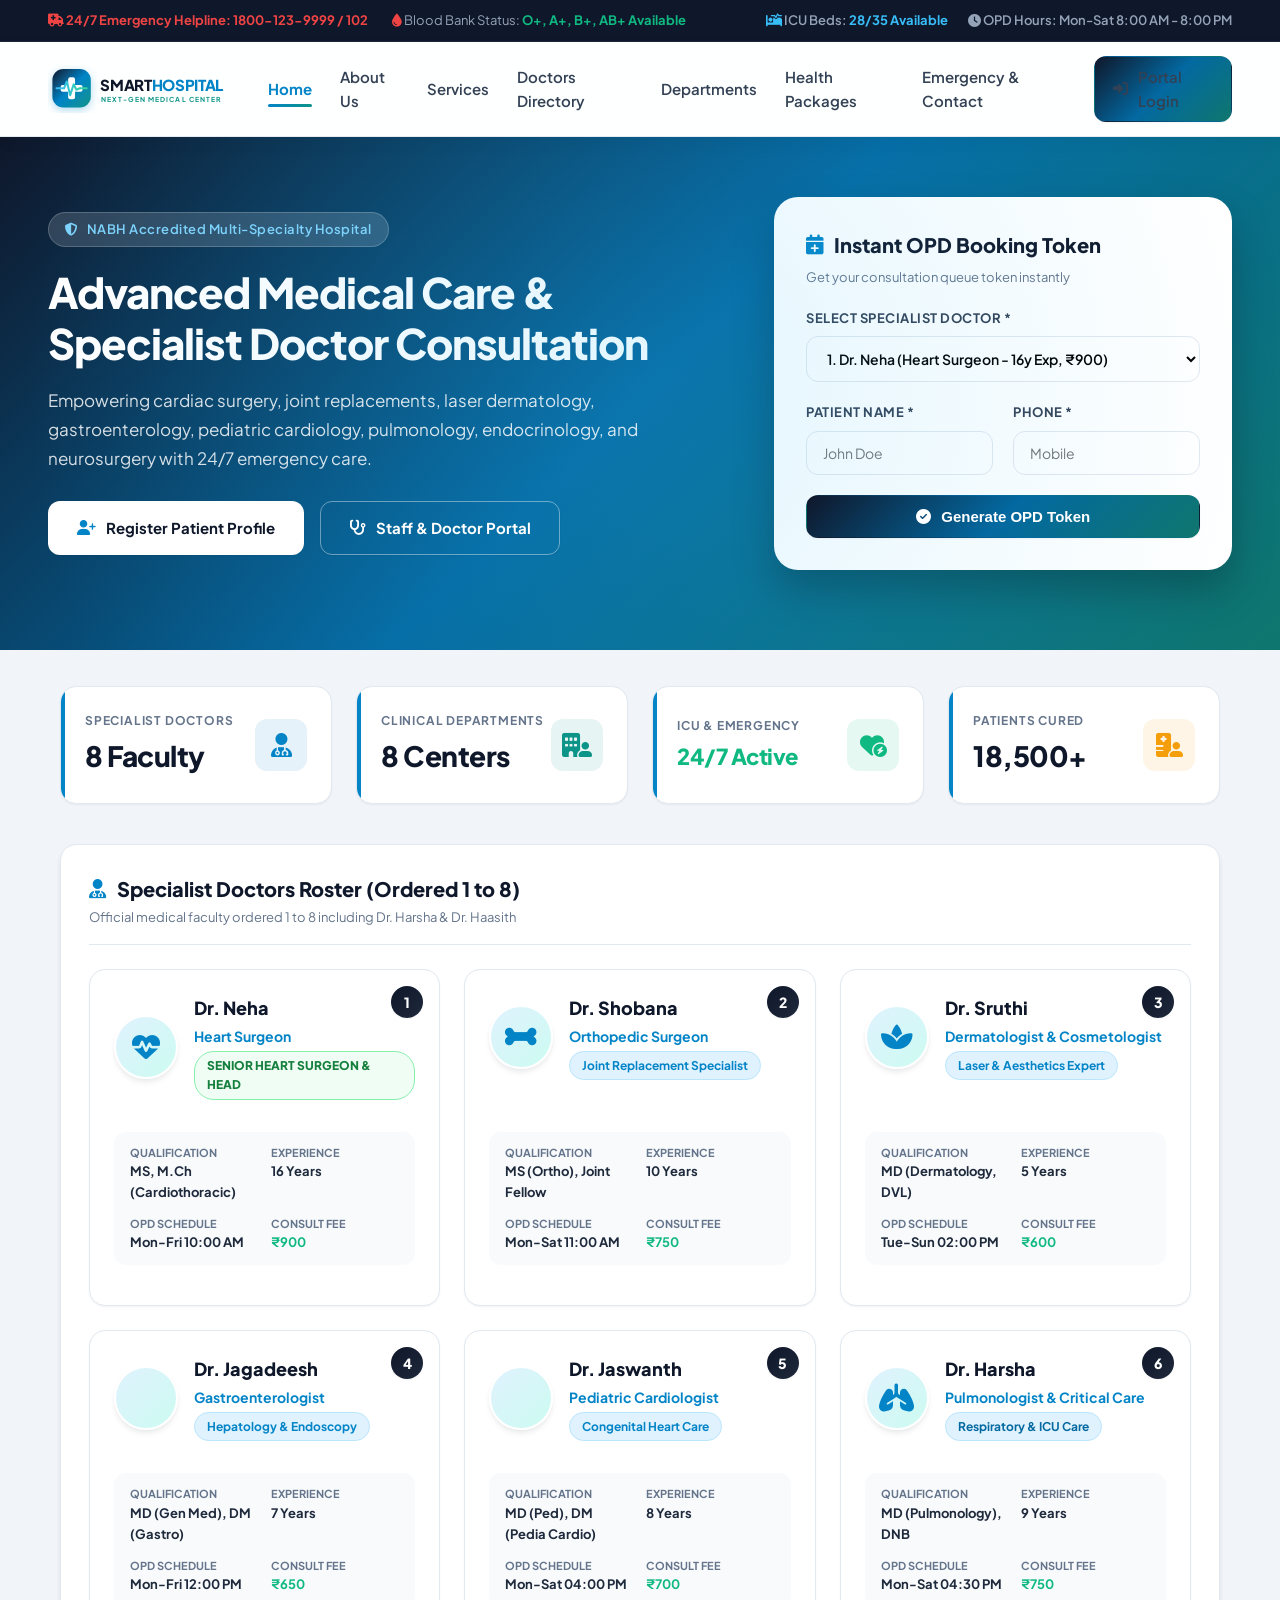
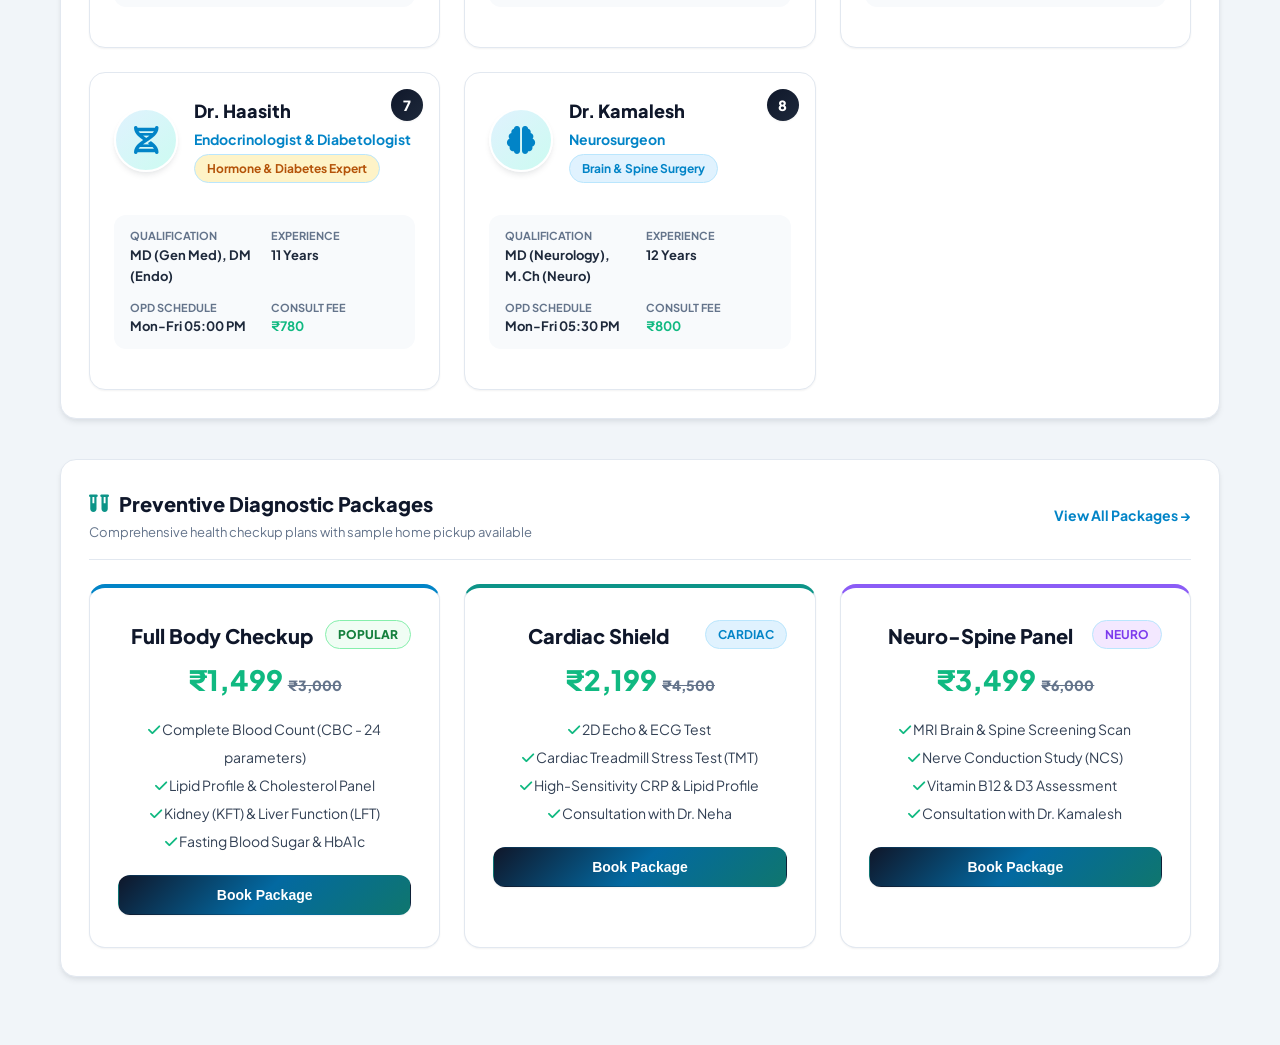
==== index.html @ 843b5ca9 "Fix Portal login 404 error by adding interactive role dashboards and browser tab favicon icon" ====
<!DOCTYPE html>
<html lang="en">
<head>
    <meta charset="UTF-8">
    <meta name="viewport" content="width=device-width, initial-scale=1.0">
    <title>Smart Hospital Management System - Modern Multi-Specialty Medical Center</title>
    <link rel="icon" type="image/svg+xml" href="data:image/svg+xml,<svg xmlns='http://www.w3.org/2000/svg' viewBox='0 0 100 100'><rect width='100' height='100' rx='25' fill='%230284C7'/><path d='M50 20v60M20 50h60' stroke='%23ffffff' stroke-width='16' stroke-linecap='round'/></svg>">
    <link rel="stylesheet" href="src/main/webapp/assets/css/style.css">
    <link rel="stylesheet" href="https://cdnjs.cloudflare.com/ajax/libs/font-awesome/6.4.0/css/all.min.css">
    <link rel="preconnect" href="https://fonts.googleapis.com">
    <link rel="preconnect" href="https://fonts.gstatic.com" crossorigin>
</head>
<body>

    <!-- Top Emergency Contact Notification Bar -->
    <div style="background: #0F172A; color: #94A3B8; font-size: 13px; padding: 10px 48px; display: flex; justify-content: space-between; align-items: center; border-bottom: 1px solid #1E293B; flex-wrap: wrap; gap: 12px;">
        <div style="display: flex; gap: 24px; align-items: center; flex-wrap: wrap;">
            <span style="color: #EF4444; font-weight: 700;"><i class="fa-solid fa-truck-medical"></i> 24/7 Emergency Helpline: <strong>1800-123-9999 / 102</strong></span>
            <span><i class="fa-solid fa-droplet" style="color: #EF4444;"></i> Blood Bank Status: <strong style="color: #10B981;">O+, A+, B+, AB+ Available</strong></span>
        </div>
        <div style="display: flex; gap: 20px; align-items: center; font-weight: 600; flex-wrap: wrap;">
            <span><i class="fa-solid fa-bed-pulse" style="color: #38BDF8;"></i> ICU Beds: <strong style="color: #38BDF8;">28/35 Available</strong></span>
            <span><i class="fa-solid fa-clock"></i> OPD Hours: Mon-Sat 8:00 AM - 8:00 PM</span>
        </div>
    </div>

    <!-- Public Modern Navigation Bar -->
    <header class="public-navbar">
        <div class="nav-brand-group">
            <a href="#" class="nav-link" data-section="sec-home" style="display: flex; align-items: center; text-decoration: none;">
                <svg xmlns="http://www.w3.org/2000/svg" viewBox="0 0 320 70" width="220" height="48" style="display: block;">
                    <defs>
                        <linearGradient id="logoShield" x1="0%" y1="0%" x2="100%" y2="100%">
                            <stop offset="0%" stop-color="#0F172A"/>
                            <stop offset="50%" stop-color="#0284C7"/>
                            <stop offset="100%" stop-color="#0D9488"/>
                        </linearGradient>
                        <linearGradient id="logoPulse" x1="0%" y1="0%" x2="100%" y2="0%">
                            <stop offset="0%" stop-color="#38BDF8"/>
                            <stop offset="100%" stop-color="#34D399"/>
                        </linearGradient>
                        <filter id="logoGlow" x="-20%" y="-20%" width="140%" height="140%">
                            <feDropShadow dx="0" dy="4" stdDeviation="6" flood-color="#0284C7" flood-opacity="0.3"/>
                        </filter>
                    </defs>
                    <g filter="url(#logoGlow)">
                        <rect x="6" y="6" width="56" height="56" rx="16" fill="url(#logoShield)" />
                        <rect x="29" y="18" width="10" height="32" rx="3" fill="#FFFFFF"/>
                        <rect x="18" y="29" width="32" height="10" rx="3" fill="#FFFFFF"/>
                        <path d="M 12,34 L 23,34 L 27,24 L 32,44 L 37,28 L 41,36 L 46,34 L 56,34" fill="none" stroke="url(#logoPulse)" stroke-width="3" stroke-linecap="round" stroke-linejoin="round"/>
                    </g>
                    <text x="76" y="38" font-family="'Plus Jakarta Sans', sans-serif" font-size="22" font-weight="800" fill="#0F172A" letter-spacing="-0.5">
                        SMART<tspan fill="#0284C7">HOSPITAL</tspan>
                    </text>
                    <text x="77" y="54" font-family="'Plus Jakarta Sans', sans-serif" font-size="10" font-weight="700" fill="#0D9488" letter-spacing="1.5">
                        NEXT-GEN MEDICAL CENTER
                    </text>
                </svg>
            </a>
        </div>
        <nav>
            <a href="#" class="nav-link active" data-section="sec-home">Home</a>
            <a href="#" class="nav-link" data-section="sec-about">About Us</a>
            <a href="#" class="nav-link" data-section="sec-services">Services</a>
            <a href="#" class="nav-link" data-section="sec-doctors">Doctors Directory</a>
            <a href="#" class="nav-link" data-section="sec-departments">Departments</a>
            <a href="#" class="nav-link" data-section="sec-packages">Health Packages</a>
            <a href="#" class="nav-link" data-section="sec-contact">Emergency & Contact</a>
            <a href="#" class="btn btn-primary nav-link" data-section="sec-login" style="padding: 8px 18px;"><i class="fa-solid fa-right-to-bracket"></i> Portal Login</a>
        </nav>
    </header>

    <!-- Section: Home -->
    <div id="sec-home" class="page-section">
        <section class="hero-banner" style="text-align: left; padding: 60px 48px 80px;">
            <div style="max-width: 1240px; margin: 0 auto; display: grid; grid-template-columns: 1.2fr 0.8fr; gap: 40px; align-items: center;">
                <div>
                    <div class="hero-badge">
                        <i class="fa-solid fa-shield-halved"></i> NABH Accredited Multi-Specialty Hospital
                    </div>
                    <h1 style="font-size: 42px; font-weight: 800; line-height: 1.2; margin-bottom: 18px;">Advanced Medical Care & Specialist Doctor Consultation</h1>
                    <p style="font-size: 17px; opacity: 0.92; margin-bottom: 28px; line-height: 1.7;">Empowering cardiac surgery, joint replacements, laser dermatology, gastroenterology, pediatric cardiology, pulmonology, endocrinology, and neurosurgery with 24/7 emergency care.</p>
                    <div style="display: flex; gap: 16px; flex-wrap: wrap;">
                        <a href="#" class="btn btn-primary nav-link" data-section="sec-register" style="background: #FFFFFF; color: #0F172A; font-size: 15px; padding: 14px 28px;">
                            <i class="fa-solid fa-user-plus" style="color: #0284C7;"></i> Register Patient Profile
                        </a>
                        <a href="#" class="btn btn-outline nav-link" data-section="sec-login" style="border-color: rgba(255,255,255,0.4); color: #FFFFFF; font-size: 15px; padding: 14px 28px;">
                            <i class="fa-solid fa-stethoscope"></i> Staff & Doctor Portal
                        </a>
                    </div>
                </div>

                <div style="background: #FFFFFF; color: #0F172A; border-radius: var(--radius-xl); padding: 32px; box-shadow: 0 20px 40px rgba(0,0,0,0.25);">
                    <h3 style="font-size: 20px; font-weight: 800; color: var(--gray-900); margin-bottom: 6px; display: flex; align-items: center; gap: 10px;">
                        <i class="fa-solid fa-calendar-plus" style="color: var(--brand-blue);"></i> Instant OPD Booking Token
                    </h3>
                    <p style="font-size: 13px; color: var(--gray-500); margin-bottom: 20px;">Get your consultation queue token instantly</p>
                    
                    <form onsubmit="handleQuickBooking(event)">
                        <div class="form-group">
                            <label>Select Specialist Doctor *</label>
                            <select id="opdDoctorRoot" class="form-control" required style="font-weight: 600;">
                                <option value="1">1. Dr. Neha (Heart Surgeon - 16y Exp, ₹900)</option>
                                <option value="2">2. Dr. Shobana (Orthopedic Surgeon - 10y Exp, ₹750)</option>
                                <option value="3">3. Dr. Sruthi (Dermatologist & Cosmetologist - 5y Exp, ₹600)</option>
                                <option value="4">4. Dr. Jagadeesh (Gastroenterologist - 7y Exp, ₹650)</option>
                                <option value="5">5. Dr. Jaswanth (Pediatric Cardiologist - 8y Exp, ₹700)</option>
                                <option value="6">6. Dr. Harsha (Pulmonologist & Critical Care - 9y Exp, ₹750)</option>
                                <option value="7">7. Dr. Haasith (Endocrinologist & Diabetologist - 11y Exp, ₹780)</option>
                                <option value="8">8. Dr. Kamalesh (Neurosurgeon - 12y Exp, ₹800)</option>
                            </select>
                        </div>
                        <div class="form-row">
                            <div class="form-group"><label>Patient Name *</label><input type="text" id="opdNameRoot" class="form-control" placeholder="John Doe" required></div>
                            <div class="form-group"><label>Phone *</label><input type="tel" id="opdPhoneRoot" class="form-control" placeholder="Mobile" required></div>
                        </div>
                        <button type="submit" class="btn btn-primary" style="width: 100%; justify-content: center; padding: 12px; font-size: 15px;">
                            <i class="fa-solid fa-check-circle"></i> Generate OPD Token
                        </button>
                    </form>
                </div>
            </div>
        </section>

        <div class="page-body">
            <div class="dashboard-grid" style="margin-bottom: 40px;">
                <div class="stat-card"><div><div class="stat-label">Specialist Doctors</div><div class="stat-number">8 Faculty</div></div><div class="stat-icon"><i class="fa-solid fa-user-doctor"></i></div></div>
                <div class="stat-card"><div><div class="stat-label">Clinical Departments</div><div class="stat-number">8 Centers</div></div><div class="stat-icon" style="background: rgba(13, 148, 136, 0.1); color: var(--brand-teal);"><i class="fa-solid fa-building-user"></i></div></div>
                <div class="stat-card"><div><div class="stat-label">ICU & Emergency</div><div class="stat-number" style="font-size: 22px; color: var(--brand-emerald);">24/7 Active</div></div><div class="stat-icon" style="background: rgba(16, 185, 129, 0.1); color: var(--brand-emerald);"><i class="fa-solid fa-heart-circle-bolt"></i></div></div>
                <div class="stat-card"><div><div class="stat-label">Patients Cured</div><div class="stat-number">18,500+</div></div><div class="stat-icon" style="background: rgba(245, 158, 11, 0.1); color: var(--warning);"><i class="fa-solid fa-hospital-user"></i></div></div>
            </div>

            <!-- Doctor Faculty Showcase Section -->
            <div class="card-panel" style="margin-bottom: 40px;">
                <div class="card-header">
                    <div>
                        <h2 class="card-title"><i class="fa-solid fa-user-md" style="color: var(--brand-blue);"></i> Specialist Doctors Roster (Ordered 1 to 8)</h2>
                        <p style="font-size: 13px; color: var(--gray-500); margin-top: 2px;">Official medical faculty ordered 1 to 8 including Dr. Harsha & Dr. Haasith</p>
                    </div>
                </div>

                <div class="doctor-grid">
                    <!-- Doctor 1 -->
                    <div class="doctor-card">
                        <div class="doctor-order-badge">1</div>
                        <div class="doctor-card-header">
                            <div class="doctor-avatar"><i class="fa-solid fa-heart-pulse"></i></div>
                            <div>
                                <div class="doctor-name">Dr. Neha</div>
                                <div class="doctor-spec">Heart Surgeon</div>
                                <span class="badge badge-senior" style="margin-top: 4px;">SENIOR HEART SURGEON & HEAD</span>
                            </div>
                        </div>
                        <div class="doctor-meta">
                            <div><label>Qualification</label><span>MS, M.Ch (Cardiothoracic)</span></div>
                            <div><label>Experience</label><span>16 Years</span></div>
                            <div><label>OPD Schedule</label><span>Mon-Fri 10:00 AM</span></div>
                            <div><label>Consult Fee</label><span style="color: var(--brand-emerald); font-weight: 700;">₹900</span></div>
                        </div>
                    </div>
                    <!-- Doctor 2 -->
                    <div class="doctor-card">
                        <div class="doctor-order-badge">2</div>
                        <div class="doctor-card-header">
                            <div class="doctor-avatar"><i class="fa-solid fa-bone"></i></div>
                            <div>
                                <div class="doctor-name">Dr. Shobana</div>
                                <div class="doctor-spec">Orthopedic Surgeon</div>
                                <span class="badge badge-confirmed" style="margin-top: 4px;">Joint Replacement Specialist</span>
                            </div>
                        </div>
                        <div class="doctor-meta">
                            <div><label>Qualification</label><span>MS (Ortho), Joint Fellow</span></div>
                            <div><label>Experience</label><span>10 Years</span></div>
                            <div><label>OPD Schedule</label><span>Mon-Sat 11:00 AM</span></div>
                            <div><label>Consult Fee</label><span style="color: var(--brand-emerald); font-weight: 700;">₹750</span></div>
                        </div>
                    </div>
                    <!-- Doctor 3 -->
                    <div class="doctor-card">
                        <div class="doctor-order-badge">3</div>
                        <div class="doctor-card-header">
                            <div class="doctor-avatar"><i class="fa-solid fa-spa"></i></div>
                            <div>
                                <div class="doctor-name">Dr. Sruthi</div>
                                <div class="doctor-spec">Dermatologist & Cosmetologist</div>
                                <span class="badge badge-confirmed" style="margin-top: 4px;">Laser & Aesthetics Expert</span>
                            </div>
                        </div>
                        <div class="doctor-meta">
                            <div><label>Qualification</label><span>MD (Dermatology, DVL)</span></div>
                            <div><label>Experience</label><span>5 Years</span></div>
                            <div><label>OPD Schedule</label><span>Tue-Sun 02:00 PM</span></div>
                            <div><label>Consult Fee</label><span style="color: var(--brand-emerald); font-weight: 700;">₹600</span></div>
                        </div>
                    </div>
                    <!-- Doctor 4 -->
                    <div class="doctor-card">
                        <div class="doctor-order-badge">4</div>
                        <div class="doctor-card-header">
                            <div class="doctor-avatar"><i class="fa-solid fa-stomach"></i></div>
                            <div>
                                <div class="doctor-name">Dr. Jagadeesh</div>
                                <div class="doctor-spec">Gastroenterologist</div>
                                <span class="badge badge-confirmed" style="margin-top: 4px;">Hepatology & Endoscopy</span>
                            </div>
                        </div>
                        <div class="doctor-meta">
                            <div><label>Qualification</label><span>MD (Gen Med), DM (Gastro)</span></div>
                            <div><label>Experience</label><span>7 Years</span></div>
                            <div><label>OPD Schedule</label><span>Mon-Fri 12:00 PM</span></div>
                            <div><label>Consult Fee</label><span style="color: var(--brand-emerald); font-weight: 700;">₹650</span></div>
                        </div>
                    </div>
                    <!-- Doctor 5 -->
                    <div class="doctor-card">
                        <div class="doctor-order-badge">5</div>
                        <div class="doctor-card-header">
                            <div class="doctor-avatar"><i class="fa-solid fa-child-rearing"></i></div>
                            <div>
                                <div class="doctor-name">Dr. Jaswanth</div>
                                <div class="doctor-spec">Pediatric Cardiologist</div>
                                <span class="badge badge-confirmed" style="margin-top: 4px;">Congenital Heart Care</span>
                            </div>
                        </div>
                        <div class="doctor-meta">
                            <div><label>Qualification</label><span>MD (Ped), DM (Pedia Cardio)</span></div>
                            <div><label>Experience</label><span>8 Years</span></div>
                            <div><label>OPD Schedule</label><span>Mon-Sat 04:00 PM</span></div>
                            <div><label>Consult Fee</label><span style="color: var(--brand-emerald); font-weight: 700;">₹700</span></div>
                        </div>
                    </div>
                    <!-- Doctor 6 -->
                    <div class="doctor-card">
                        <div class="doctor-order-badge">6</div>
                        <div class="doctor-card-header">
                            <div class="doctor-avatar"><i class="fa-solid fa-lungs"></i></div>
                            <div>
                                <div class="doctor-name">Dr. Harsha</div>
                                <div class="doctor-spec">Pulmonologist & Critical Care</div>
                                <span class="badge badge-confirmed" style="margin-top: 4px; background: #E0F2FE; color: #0369A1;">Respiratory & ICU Care</span>
                            </div>
                        </div>
                        <div class="doctor-meta">
                            <div><label>Qualification</label><span>MD (Pulmonology), DNB</span></div>
                            <div><label>Experience</label><span>9 Years</span></div>
                            <div><label>OPD Schedule</label><span>Mon-Sat 04:30 PM</span></div>
                            <div><label>Consult Fee</label><span style="color: var(--brand-emerald); font-weight: 700;">₹750</span></div>
                        </div>
                    </div>
                    <!-- Doctor 7 -->
                    <div class="doctor-card">
                        <div class="doctor-order-badge">7</div>
                        <div class="doctor-card-header">
                            <div class="doctor-avatar"><i class="fa-solid fa-dna"></i></div>
                            <div>
                                <div class="doctor-name">Dr. Haasith</div>
                                <div class="doctor-spec">Endocrinologist & Diabetologist</div>
                                <span class="badge badge-confirmed" style="margin-top: 4px; background: #FEF3C7; color: #B45309;">Hormone & Diabetes Expert</span>
                            </div>
                        </div>
                        <div class="doctor-meta">
                            <div><label>Qualification</label><span>MD (Gen Med), DM (Endo)</span></div>
                            <div><label>Experience</label><span>11 Years</span></div>
                            <div><label>OPD Schedule</label><span>Mon-Fri 05:00 PM</span></div>
                            <div><label>Consult Fee</label><span style="color: var(--brand-emerald); font-weight: 700;">₹780</span></div>
                        </div>
                    </div>
                    <!-- Doctor 8 -->
                    <div class="doctor-card">
                        <div class="doctor-order-badge">8</div>
                        <div class="doctor-card-header">
                            <div class="doctor-avatar"><i class="fa-solid fa-brain"></i></div>
                            <div>
                                <div class="doctor-name">Dr. Kamalesh</div>
                                <div class="doctor-spec">Neurosurgeon</div>
                                <span class="badge badge-confirmed" style="margin-top: 4px;">Brain & Spine Surgery</span>
                            </div>
                        </div>
                        <div class="doctor-meta">
                            <div><label>Qualification</label><span>MD (Neurology), M.Ch (Neuro)</span></div>
                            <div><label>Experience</label><span>12 Years</span></div>
                            <div><label>OPD Schedule</label><span>Mon-Fri 05:30 PM</span></div>
                            <div><label>Consult Fee</label><span style="color: var(--brand-emerald); font-weight: 700;">₹800</span></div>
                        </div>
                    </div>
                </div>
            </div>

            <!-- Diagnostic Health Packages Grid -->
            <div class="card-panel">
                <div class="card-header">
                    <div>
                        <h2 class="card-title"><i class="fa-solid fa-vials" style="color: var(--brand-teal);"></i> Preventive Diagnostic Packages</h2>
                        <p style="font-size: 13px; color: var(--gray-500); margin-top: 2px;">Comprehensive health checkup plans with sample home pickup available</p>
                    </div>
                    <a href="#" class="nav-link" data-section="sec-packages" style="font-size: 14px; font-weight: 700; color: var(--brand-blue);">View All Packages &rarr;</a>
                </div>
                <div class="grid-3">
                    <div class="service-card" style="border-top: 4px solid var(--brand-blue);">
                        <div class="badge badge-senior" style="float: right;">POPULAR</div>
                        <h3 style="font-size: 20px; font-weight: 800; margin-bottom: 6px;">Full Body Checkup</h3>
                        <div style="font-size: 28px; font-weight: 800; color: var(--brand-emerald); margin-bottom: 12px;">₹1,499 <span style="font-size: 14px; color: var(--gray-500); text-decoration: line-through;">₹3,000</span></div>
                        <ul style="list-style: none; padding: 0; line-height: 2; font-size: 14px; color: var(--gray-700); margin-bottom: 20px;">
                            <li><i class="fa-solid fa-check" style="color: var(--brand-emerald);"></i> Complete Blood Count (CBC - 24 parameters)</li>
                            <li><i class="fa-solid fa-check" style="color: var(--brand-emerald);"></i> Lipid Profile & Cholesterol Panel</li>
                            <li><i class="fa-solid fa-check" style="color: var(--brand-emerald);"></i> Kidney (KFT) & Liver Function (LFT)</li>
                            <li><i class="fa-solid fa-check" style="color: var(--brand-emerald);"></i> Fasting Blood Sugar & HbA1c</li>
                        </ul>
                        <button onclick="alert('Package booked! Our team will contact you for sample collection.')" class="btn btn-primary" style="width: 100%; justify-content: center;">Book Package</button>
                    </div>
                    <div class="service-card" style="border-top: 4px solid var(--brand-teal);">
                        <div class="badge badge-confirmed" style="float: right;">CARDIAC</div>
                        <h3 style="font-size: 20px; font-weight: 800; margin-bottom: 6px;">Cardiac Shield</h3>
                        <div style="font-size: 28px; font-weight: 800; color: var(--brand-emerald); margin-bottom: 12px;">₹2,199 <span style="font-size: 14px; color: var(--gray-500); text-decoration: line-through;">₹4,500</span></div>
                        <ul style="list-style: none; padding: 0; line-height: 2; font-size: 14px; color: var(--gray-700); margin-bottom: 20px;">
                            <li><i class="fa-solid fa-check" style="color: var(--brand-emerald);"></i> 2D Echo & ECG Test</li>
                            <li><i class="fa-solid fa-check" style="color: var(--brand-emerald);"></i> Cardiac Treadmill Stress Test (TMT)</li>
                            <li><i class="fa-solid fa-check" style="color: var(--brand-emerald);"></i> High-Sensitivity CRP & Lipid Profile</li>
                            <li><i class="fa-solid fa-check" style="color: var(--brand-emerald);"></i> Consultation with Dr. Neha</li>
                        </ul>
                        <button onclick="alert('Cardiac Package booked! Our team will contact you.')" class="btn btn-primary" style="width: 100%; justify-content: center;">Book Package</button>
                    </div>
                    <div class="service-card" style="border-top: 4px solid #8B5CF6;">
                        <div class="badge badge-confirmed" style="float: right; background: #F3E8FF; color: #7C3AED;">NEURO</div>
                        <h3 style="font-size: 20px; font-weight: 800; margin-bottom: 6px;">Neuro-Spine Panel</h3>
                        <div style="font-size: 28px; font-weight: 800; color: var(--brand-emerald); margin-bottom: 12px;">₹3,499 <span style="font-size: 14px; color: var(--gray-500); text-decoration: line-through;">₹6,000</span></div>
                        <ul style="list-style: none; padding: 0; line-height: 2; font-size: 14px; color: var(--gray-700); margin-bottom: 20px;">
                            <li><i class="fa-solid fa-check" style="color: var(--brand-emerald);"></i> MRI Brain & Spine Screening Scan</li>
                            <li><i class="fa-solid fa-check" style="color: var(--brand-emerald);"></i> Nerve Conduction Study (NCS)</li>
                            <li><i class="fa-solid fa-check" style="color: var(--brand-emerald);"></i> Vitamin B12 & D3 Assessment</li>
                            <li><i class="fa-solid fa-check" style="color: var(--brand-emerald);"></i> Consultation with Dr. Kamalesh</li>
                        </ul>
                        <button onclick="alert('Neuro Package booked! Our team will contact you.')" class="btn btn-primary" style="width: 100%; justify-content: center;">Book Package</button>
                    </div>
                </div>
            </div>
        </div>
    </div>

    <!-- Section: About -->
    <div id="sec-about" class="page-section" style="display: none;">
        <div class="page-body" style="max-width: 1040px;">
            <div class="card-panel" style="margin-bottom: 30px;">
                <h2 style="font-size: 32px; font-weight: 800; color: var(--gray-900); margin-bottom: 16px;">
                    <i class="fa-solid fa-hospital" style="color: var(--brand-blue);"></i> About Smart Hospital Management System
                </h2>
                <p style="margin-bottom: 20px; line-height: 1.8; font-size: 16px; color: var(--gray-700);">
                    Smart Hospital is a state-of-the-art multi-specialty healthcare institution dedicated to providing compassionate, evidence-based medical treatment. Led by senior <strong>Heart Surgeon Dr. Neha</strong> (16 Years Experience), our institution unites 8 world-class specialists including <strong>Dr. Shobana</strong> (Orthopedic Surgery), <strong>Dr. Sruthi</strong> (Dermatology & Aesthetics), <strong>Dr. Jagadeesh</strong> (Gastroenterology), <strong>Dr. Jaswanth</strong> (Pediatric Cardiology), <strong>Dr. Harsha</strong> (Pulmonology & Critical Care), <strong>Dr. Haasith</strong> (Endocrinology & Diabetes), and <strong>Dr. Kamalesh</strong> (Neurosurgery).
                </p>
                <div class="grid-3" style="margin-top: 30px;">
                    <div style="background: var(--gray-100); padding: 24px; border-radius: var(--radius-md); border-left: 4px solid var(--brand-blue);">
                        <h4 style="font-size: 18px; font-weight: 800; margin-bottom: 8px;"><i class="fa-solid fa-eye" style="color: var(--brand-blue);"></i> Our Vision</h4>
                        <p style="font-size: 14px; color: var(--gray-600);">To revolutionize regional healthcare through digital medical record management, minimal wait times, and precision surgical outcomes.</p>
                    </div>
                    <div style="background: var(--gray-100); padding: 24px; border-radius: var(--radius-md); border-left: 4px solid var(--brand-teal);">
                        <h4 style="font-size: 18px; font-weight: 800; margin-bottom: 8px;"><i class="fa-solid fa-bullseye" style="color: var(--brand-teal);"></i> Our Mission</h4>
                        <p style="font-size: 14px; color: var(--gray-600);">Delivering 24/7 emergency response, transparent treatment plans, affordable diagnostic checkups, and seamless digital portal access.</p>
                    </div>
                    <div style="background: var(--gray-100); padding: 24px; border-radius: var(--radius-md); border-left: 4px solid var(--brand-emerald);">
                        <h4 style="font-size: 18px; font-weight: 800; margin-bottom: 8px;"><i class="fa-solid fa-award" style="color: var(--brand-emerald);"></i> Accreditation</h4>
                        <p style="font-size: 14px; color: var(--gray-600);">NABH Accredited Hospital, NABL Certified Diagnostic Labs, and ISO 9001:2026 Quality Healthcare Certified.</p>
                    </div>
                </div>
            </div>
        </div>
    </div>

    <!-- Section: Services -->
    <div id="sec-services" class="page-section" style="display: none;">
        <div class="page-body">
            <h2 style="font-size: 30px; font-weight: 800; margin-bottom: 24px; color: var(--gray-900);">Clinical Centers & Advanced Medical Services</h2>
            <div class="grid-3">
                <div class="service-card">
                    <div class="service-card-icon"><i class="fa-solid fa-heart-pulse"></i></div>
                    <h3 style="font-size: 20px; font-weight: 800; margin-bottom: 8px;">Cardiac & Vascular Surgery</h3>
                    <p style="color: var(--gray-600); font-size: 14px;">Open heart surgery, coronary artery bypass, heart valve replacement, and angioplasty led by Senior Heart Surgeon Dr. Neha (16y Exp).</p>
                </div>
                <div class="service-card">
                    <div class="service-card-icon" style="background: rgba(13, 148, 136, 0.1); color: var(--brand-teal);"><i class="fa-solid fa-bone"></i></div>
                    <h3 style="font-size: 20px; font-weight: 800; margin-bottom: 8px;">Orthopedic Joint Surgery</h3>
                    <p style="color: var(--gray-600); font-size: 14px;">Total knee and hip replacement, arthroscopic ligament reconstruction, and trauma care led by Dr. Shobana (10y Exp).</p>
                </div>
                <div class="service-card">
                    <div class="service-card-icon" style="background: rgba(16, 185, 129, 0.1); color: var(--brand-emerald);"><i class="fa-solid fa-spa"></i></div>
                    <h3 style="font-size: 20px; font-weight: 800; margin-bottom: 8px;">Dermatology & Cosmetology</h3>
                    <p style="color: var(--gray-600); font-size: 14px;">Laser skin resurfacing, anti-aging therapies, acne treatments, and cosmetic aesthetics led by Dr. Sruthi (5y Exp).</p>
                </div>
                <div class="service-card">
                    <div class="service-card-icon" style="background: rgba(245, 158, 11, 0.1); color: var(--warning);"><i class="fa-solid fa-stomach"></i></div>
                    <h3 style="font-size: 20px; font-weight: 800; margin-bottom: 8px;">Gastroenterology & Hepatology</h3>
                    <p style="color: var(--gray-600); font-size: 14px;">Endoscopy, colonoscopy, fatty liver management, and digestive disorder therapies led by Dr. Jagadeesh (7y Exp).</p>
                </div>
                <div class="service-card">
                    <div class="service-card-icon" style="background: rgba(56, 189, 248, 0.1); color: #0284C7;"><i class="fa-solid fa-child-rearing"></i></div>
                    <h3 style="font-size: 20px; font-weight: 800; margin-bottom: 8px;">Pediatric Cardiology</h3>
                    <p style="color: var(--gray-600); font-size: 14px;">Congenital heart defect diagnosis, pediatric Echo, and infant cardiac care led by Dr. Jaswanth (8y Exp).</p>
                </div>
                <div class="service-card">
                    <div class="service-card-icon" style="background: rgba(2, 132, 199, 0.1); color: #0369A1;"><i class="fa-solid fa-lungs"></i></div>
                    <h3 style="font-size: 20px; font-weight: 800; margin-bottom: 8px;">Pulmonology & Respiratory Care</h3>
                    <p style="color: var(--gray-600); font-size: 14px;">Asthma, COPD, sleep apnea, lung biopsy, and critical respiratory care led by Dr. Harsha (9y Exp).</p>
                </div>
                <div class="service-card">
                    <div class="service-card-icon" style="background: rgba(245, 158, 11, 0.1); color: #B45309;"><i class="fa-solid fa-dna"></i></div>
                    <h3 style="font-size: 20px; font-weight: 800; margin-bottom: 8px;">Endocrinology & Diabetes</h3>
                    <p style="color: var(--gray-600); font-size: 14px;">Type 1 & 2 diabetes management, thyroid disorders, and hormonal therapy led by Dr. Haasith (11y Exp).</p>
                </div>
                <div class="service-card">
                    <div class="service-card-icon" style="background: rgba(139, 92, 246, 0.1); color: #7C3AED;"><i class="fa-solid fa-brain"></i></div>
                    <h3 style="font-size: 20px; font-weight: 800; margin-bottom: 8px;">Neurosurgery & Spine Center</h3>
                    <p style="color: var(--gray-600); font-size: 14px;">Microscopic brain tumor surgery, spinal disc surgeries, and stroke emergency care led by Dr. Kamalesh (12y Exp).</p>
                </div>
            </div>
        </div>
    </div>

    <!-- Section: Doctors Directory -->
    <div id="sec-doctors" class="page-section" style="display: none;">
        <div class="page-body">
            <div class="card-panel">
                <div class="card-header" style="flex-wrap: wrap; gap: 16px;">
                    <div>
                        <h2 class="card-title"><i class="fa-solid fa-user-doctor" style="color: var(--brand-blue);"></i> Specialist Doctors Directory</h2>
                        <p style="font-size: 13px; color: var(--gray-500); margin-top: 2px;">Faculty order strictly maintained 1 through 8</p>
                    </div>
                    <div style="display: flex; gap: 12px; width: 100%; max-width: 420px;">
                        <input type="text" id="doctorSearchInput" onkeyup="filterDoctors()" class="form-control" placeholder="Search doctor name or specialty..." style="font-size: 14px;">
                    </div>
                </div>

                <div class="doctor-grid" id="doctorDirectoryGrid">
                    <div class="doctor-card" data-name="neha" data-spec="heart cardiac surgery">
                        <div class="doctor-order-badge">1</div>
                        <div class="doctor-card-header">
                            <div class="doctor-avatar"><i class="fa-solid fa-heart-pulse"></i></div>
                            <div>
                                <div class="doctor-name">Dr. Neha</div>
                                <div class="doctor-spec">Heart Surgeon</div>
                                <span class="badge badge-senior">SENIOR HEART SURGEON & HEAD</span>
                            </div>
                        </div>
                        <div class="doctor-meta">
                            <div><label>Qualification</label><span>MS, M.Ch (Cardiothoracic)</span></div>
                            <div><label>Experience</label><span>16 Years</span></div>
                            <div><label>OPD Schedule</label><span>Mon-Fri 10:00 AM - 01:00 PM</span></div>
                            <div><label>Consult Fee</label><span style="color: var(--brand-emerald); font-weight: 700;">₹900</span></div>
                        </div>
                        <button onclick="showSection('sec-login')" class="btn btn-primary btn-sm" style="width: 100%; justify-content: center; margin-top: 10px;"><i class="fa-solid fa-calendar-check"></i> Book Consultation</button>
                    </div>
                    <div class="doctor-card" data-name="shobana" data-spec="orthopedic joint surgery">
                        <div class="doctor-order-badge">2</div>
                        <div class="doctor-card-header">
                            <div class="doctor-avatar"><i class="fa-solid fa-bone"></i></div>
                            <div>
                                <div class="doctor-name">Dr. Shobana</div>
                                <div class="doctor-spec">Orthopedic Surgeon</div>
                                <span class="badge badge-confirmed">Joint Replacement Specialist</span>
                            </div>
                        </div>
                        <div class="doctor-meta">
                            <div><label>Qualification</label><span>MS (Ortho), Joint Fellow</span></div>
                            <div><label>Experience</label><span>10 Years</span></div>
                            <div><label>OPD Schedule</label><span>Mon-Sat 11:00 AM - 02:00 PM</span></div>
                            <div><label>Consult Fee</label><span style="color: var(--brand-emerald); font-weight: 700;">₹750</span></div>
                        </div>
                        <button onclick="showSection('sec-login')" class="btn btn-primary btn-sm" style="width: 100%; justify-content: center; margin-top: 10px;"><i class="fa-solid fa-calendar-check"></i> Book Consultation</button>
                    </div>
                    <div class="doctor-card" data-name="sruthi" data-spec="dermatologist cosmetology skin">
                        <div class="doctor-order-badge">3</div>
                        <div class="doctor-card-header">
                            <div class="doctor-avatar"><i class="fa-solid fa-spa"></i></div>
                            <div>
                                <div class="doctor-name">Dr. Sruthi</div>
                                <div class="doctor-spec">Dermatologist & Cosmetologist</div>
                                <span class="badge badge-confirmed">Laser & Aesthetics Expert</span>
                            </div>
                        </div>
                        <div class="doctor-meta">
                            <div><label>Qualification</label><span>MD (Dermatology, DVL)</span></div>
                            <div><label>Experience</label><span>5 Years</span></div>
                            <div><label>OPD Schedule</label><span>Tue-Sun 02:00 PM - 05:00 PM</span></div>
                            <div><label>Consult Fee</label><span style="color: var(--brand-emerald); font-weight: 700;">₹600</span></div>
                        </div>
                        <button onclick="showSection('sec-login')" class="btn btn-primary btn-sm" style="width: 100%; justify-content: center; margin-top: 10px;"><i class="fa-solid fa-calendar-check"></i> Book Consultation</button>
                    </div>
                    <div class="doctor-card" data-name="jagadeesh" data-spec="gastroenterologist stomach liver">
                        <div class="doctor-order-badge">4</div>
                        <div class="doctor-card-header">
                            <div class="doctor-avatar"><i class="fa-solid fa-stomach"></i></div>
                            <div>
                                <div class="doctor-name">Dr. Jagadeesh</div>
                                <div class="doctor-spec">Gastroenterologist</div>
                                <span class="badge badge-confirmed">Hepatology & Endoscopy</span>
                            </div>
                        </div>
                        <div class="doctor-meta">
                            <div><label>Qualification</label><span>MD (Gen Med), DM (Gastro)</span></div>
                            <div><label>Experience</label><span>7 Years</span></div>
                            <div><label>OPD Schedule</label><span>Mon-Fri 12:00 PM - 03:00 PM</span></div>
                            <div><label>Consult Fee</label><span style="color: var(--brand-emerald); font-weight: 700;">₹650</span></div>
                        </div>
                        <button onclick="showSection('sec-login')" class="btn btn-primary btn-sm" style="width: 100%; justify-content: center; margin-top: 10px;"><i class="fa-solid fa-calendar-check"></i> Book Consultation</button>
                    </div>
                    <div class="doctor-card" data-name="jaswanth" data-spec="pediatric cardiologist child heart">
                        <div class="doctor-order-badge">5</div>
                        <div class="doctor-card-header">
                            <div class="doctor-avatar"><i class="fa-solid fa-child-rearing"></i></div>
                            <div>
                                <div class="doctor-name">Dr. Jaswanth</div>
                                <div class="doctor-spec">Pediatric Cardiologist</div>
                                <span class="badge badge-confirmed">Congenital Heart Care</span>
                            </div>
                        </div>
                        <div class="doctor-meta">
                            <div><label>Qualification</label><span>MD (Ped), DM (Pedia Cardio)</span></div>
                            <div><label>Experience</label><span>8 Years</span></div>
                            <div><label>OPD Schedule</label><span>Mon-Sat 04:00 PM - 07:00 PM</span></div>
                            <div><label>Consult Fee</label><span style="color: var(--brand-emerald); font-weight: 700;">₹700</span></div>
                        </div>
                        <button onclick="showSection('sec-login')" class="btn btn-primary btn-sm" style="width: 100%; justify-content: center; margin-top: 10px;"><i class="fa-solid fa-calendar-check"></i> Book Consultation</button>
                    </div>
                    <div class="doctor-card" data-name="harsha" data-spec="pulmonologist respiratory lung critical care">
                        <div class="doctor-order-badge">6</div>
                        <div class="doctor-card-header">
                            <div class="doctor-avatar"><i class="fa-solid fa-lungs"></i></div>
                            <div>
                                <div class="doctor-name">Dr. Harsha</div>
                                <div class="doctor-spec">Pulmonologist & Critical Care</div>
                                <span class="badge badge-confirmed" style="background: #E0F2FE; color: #0369A1;">Respiratory & ICU Care</span>
                            </div>
                        </div>
                        <div class="doctor-meta">
                            <div><label>Qualification</label><span>MD (Pulmonology), DNB</span></div>
                            <div><label>Experience</label><span>9 Years</span></div>
                            <div><label>OPD Schedule</label><span>Mon-Sat 04:30 PM - 07:30 PM</span></div>
                            <div><label>Consult Fee</label><span style="color: var(--brand-emerald); font-weight: 700;">₹750</span></div>
                        </div>
                        <button onclick="showSection('sec-login')" class="btn btn-primary btn-sm" style="width: 100%; justify-content: center; margin-top: 10px;"><i class="fa-solid fa-calendar-check"></i> Book Consultation</button>
                    </div>
                    <div class="doctor-card" data-name="haasith" data-spec="endocrinologist diabetes thyroid hormone">
                        <div class="doctor-order-badge">7</div>
                        <div class="doctor-card-header">
                            <div class="doctor-avatar"><i class="fa-solid fa-dna"></i></div>
                            <div>
                                <div class="doctor-name">Dr. Haasith</div>
                                <div class="doctor-spec">Endocrinologist & Diabetologist</div>
                                <span class="badge badge-confirmed" style="background: #FEF3C7; color: #B45309;">Hormone & Diabetes Expert</span>
                            </div>
                        </div>
                        <div class="doctor-meta">
                            <div><label>Qualification</label><span>MD (Gen Med), DM (Endo)</span></div>
                            <div><label>Experience</label><span>11 Years</span></div>
                            <div><label>OPD Schedule</label><span>Mon-Fri 05:00 PM - 08:00 PM</span></div>
                            <div><label>Consult Fee</label><span style="color: var(--brand-emerald); font-weight: 700;">₹780</span></div>
                        </div>
                        <button onclick="showSection('sec-login')" class="btn btn-primary btn-sm" style="width: 100%; justify-content: center; margin-top: 10px;"><i class="fa-solid fa-calendar-check"></i> Book Consultation</button>
                    </div>
                    <div class="doctor-card" data-name="kamalesh" data-spec="neurosurgeon brain spine">
                        <div class="doctor-order-badge">8</div>
                        <div class="doctor-card-header">
                            <div class="doctor-avatar"><i class="fa-solid fa-brain"></i></div>
                            <div>
                                <div class="doctor-name">Dr. Kamalesh</div>
                                <div class="doctor-spec">Neurosurgeon</div>
                                <span class="badge badge-confirmed">Brain & Spine Surgery</span>
                            </div>
                        </div>
                        <div class="doctor-meta">
                            <div><label>Qualification</label><span>MD (Neurology), M.Ch (Neuro)</span></div>
                            <div><label>Experience</label><span>12 Years</span></div>
                            <div><label>OPD Schedule</label><span>Mon-Fri 05:30 PM - 08:30 PM</span></div>
                            <div><label>Consult Fee</label><span style="color: var(--brand-emerald); font-weight: 700;">₹800</span></div>
                        </div>
                        <button onclick="showSection('sec-login')" class="btn btn-primary btn-sm" style="width: 100%; justify-content: center; margin-top: 10px;"><i class="fa-solid fa-calendar-check"></i> Book Consultation</button>
                    </div>
                </div>
            </div>
        </div>
    </div>

    <!-- Section: Departments -->
    <div id="sec-departments" class="page-section" style="display: none;">
        <div class="page-body">
            <h2 style="font-size: 30px; font-weight: 800; margin-bottom: 24px; color: var(--gray-900);">Clinical Departments & Specialized Wings</h2>
            <div class="grid-3">
                <div class="card-panel">
                    <h3 style="font-size: 20px; font-weight: 800; color: var(--gray-900); margin-bottom: 10px;"><i class="fa-solid fa-heart-pulse" style="color: #EF4444;"></i> Cardiology Center</h3>
                    <p style="font-size: 14px; color: var(--gray-600); margin-bottom: 14px;">Equipped with digital flat-panel Cath Lab and dedicated Cardiac ICU.</p>
                    <div style="font-size: 13px; font-weight: 700; color: var(--brand-blue);">Department Head: Dr. Neha (16y Exp)</div>
                </div>
                <div class="card-panel">
                    <h3 style="font-size: 20px; font-weight: 800; color: var(--gray-900); margin-bottom: 10px;"><i class="fa-solid fa-bone" style="color: var(--brand-teal);"></i> Orthopedics Wing</h3>
                    <p style="font-size: 14px; color: var(--gray-600); margin-bottom: 14px;">Robotic knee replacement suite and specialized rehabilitation unit.</p>
                    <div style="font-size: 13px; font-weight: 700; color: var(--brand-teal);">Department Head: Dr. Shobana (10y Exp)</div>
                </div>
                <div class="card-panel">
                    <h3 style="font-size: 20px; font-weight: 800; color: var(--gray-900); margin-bottom: 10px;"><i class="fa-solid fa-spa" style="color: #10B981;"></i> Dermatology Suite</h3>
                    <p style="font-size: 14px; color: var(--gray-600); margin-bottom: 14px;">Advanced US-FDA approved laser skin technologies and trichology.</p>
                    <div style="font-size: 13px; font-weight: 700; color: #10B981;">Department Head: Dr. Sruthi (5y Exp)</div>
                </div>
                <div class="card-panel">
                    <h3 style="font-size: 20px; font-weight: 800; color: var(--gray-900); margin-bottom: 10px;"><i class="fa-solid fa-stomach" style="color: #F59E0B;"></i> Gastroenterology Wing</h3>
                    <p style="font-size: 14px; color: var(--gray-600); margin-bottom: 14px;">HD Video Endoscopy and ERCP interventional suite.</p>
                    <div style="font-size: 13px; font-weight: 700; color: #F59E0B;">Department Head: Dr. Jagadeesh (7y Exp)</div>
                </div>
                <div class="card-panel">
                    <h3 style="font-size: 20px; font-weight: 800; color: var(--gray-900); margin-bottom: 10px;"><i class="fa-solid fa-child-rearing" style="color: #0284C7;"></i> Pediatric Cardiology Wing</h3>
                    <p style="font-size: 14px; color: var(--gray-600); margin-bottom: 14px;">Neonatal cardiac monitoring and pediatric echocardiography unit.</p>
                    <div style="font-size: 13px; font-weight: 700; color: #0284C7;">Department Head: Dr. Jaswanth (8y Exp)</div>
                </div>
                <div class="card-panel">
                    <h3 style="font-size: 20px; font-weight: 800; color: var(--gray-900); margin-bottom: 10px;"><i class="fa-solid fa-lungs" style="color: #0369A1;"></i> Pulmonology & Respiratory Care</h3>
                    <p style="font-size: 14px; color: var(--gray-600); margin-bottom: 14px;">Asthma, COPD, sleep apnea, lung biopsy, and critical ICU respiratory care.</p>
                    <div style="font-size: 13px; font-weight: 700; color: #0369A1;">Department Head: Dr. Harsha (9y Exp)</div>
                </div>
                <div class="card-panel">
                    <h3 style="font-size: 20px; font-weight: 800; color: var(--gray-900); margin-bottom: 10px;"><i class="fa-solid fa-dna" style="color: #B45309;"></i> Endocrinology & Diabetes Center</h3>
                    <p style="font-size: 14px; color: var(--gray-600); margin-bottom: 14px;">Type 1 & 2 diabetes management, thyroid disorders, and hormonal therapy.</p>
                    <div style="font-size: 13px; font-weight: 700; color: #B45309;">Department Head: Dr. Haasith (11y Exp)</div>
                </div>
                <div class="card-panel">
                    <h3 style="font-size: 20px; font-weight: 800; color: var(--gray-900); margin-bottom: 10px;"><i class="fa-solid fa-brain" style="color: #7C3AED;"></i> Neurosurgery Center</h3>
                    <p style="font-size: 14px; color: var(--gray-600); margin-bottom: 14px;">Intraoperative neuro-navigation CT and microsurgical suite.</p>
                    <div style="font-size: 13px; font-weight: 700; color: #7C3AED;">Department Head: Dr. Kamalesh (12y Exp)</div>
                </div>
            </div>
        </div>
    </div>

    <!-- Section: Packages -->
    <div id="sec-packages" class="page-section" style="display: none;">
        <div class="page-body">
            <h2 style="font-size: 30px; font-weight: 800; margin-bottom: 24px; color: var(--gray-900);">Diagnostic Health Packages</h2>
            <div class="grid-3">
                <div class="card-panel">
                    <h3>Full Body Checkup</h3>
                    <div style="font-size:28px; font-weight:800; color:var(--brand-emerald); margin: 8px 0;">₹1,499</div>
                    <p style="font-size: 13px; color: var(--gray-600); margin-bottom: 16px;">65 parameters included: Complete Hemogram, Lipid Profile, LFT, KFT, Thyroid Screening, Fasting Sugar.</p>
                    <button onclick="alert('Package booked successfully!')" class="btn btn-primary" style="width:100%; justify-content:center;">Book Now</button>
                </div>
                <div class="card-panel">
                    <h3>Cardiac Shield Comprehensive</h3>
                    <div style="font-size:28px; font-weight:800; color:var(--brand-emerald); margin: 8px 0;">₹2,199</div>
                    <p style="font-size: 13px; color: var(--gray-600); margin-bottom: 16px;">2D Echo, TMT, ECG, Troponin-I, hs-CRP, Lipid Profile & Senior Heart Specialist Dr. Neha Consultation.</p>
                    <button onclick="alert('Package booked successfully!')" class="btn btn-primary" style="width:100%; justify-content:center;">Book Now</button>
                </div>
                <div class="card-panel">
                    <h3>Neuro-Spine Panel</h3>
                    <div style="font-size:28px; font-weight:800; color:var(--brand-emerald); margin: 8px 0;">₹3,499</div>
                    <p style="font-size: 13px; color: var(--gray-600); margin-bottom: 16px;">Brain MRI Screening, Spine X-ray, Nerve Conduction Test, B12/D3 Test & Neurosurgeon Dr. Kamalesh Consult.</p>
                    <button onclick="alert('Package booked successfully!')" class="btn btn-primary" style="width:100%; justify-content:center;">Book Now</button>
                </div>
            </div>
        </div>
    </div>

    <!-- Section: Contact -->
    <div id="sec-contact" class="page-section" style="display: none;">
        <div class="page-body" style="max-width: 980px;">
            <div class="card-panel">
                <h2 style="font-size: 28px; font-weight: 800; color: var(--gray-900); margin-bottom: 24px;">
                    <i class="fa-solid fa-headset" style="color: var(--brand-blue);"></i> 24/7 Emergency & Customer Contact Center
                </h2>
                <div style="display: grid; grid-template-columns: 1fr 1fr; gap: 36px;">
                    <div>
                        <h4 style="margin-bottom: 6px; font-size: 16px; color: var(--gray-900);"><i class="fa-solid fa-location-dot" style="color: var(--brand-blue);"></i> Hospital Location Address:</h4>
                        <p style="color: var(--gray-600); font-size: 14px; margin-bottom: 20px;">123 Healthcare Boulevard, Tech City, Karnataka 560001</p>
                        
                        <h4 style="margin-bottom: 6px; font-size: 16px; color: var(--gray-900);"><i class="fa-solid fa-phone-volume" style="color: var(--danger);"></i> 24/7 Emergency Helpline:</h4>
                        <p style="color: var(--danger); font-weight: 800; font-size: 20px; margin-bottom: 20px;">1800-123-9999 / 102</p>

                        <h4 style="margin-bottom: 6px; font-size: 16px; color: var(--gray-900);"><i class="fa-solid fa-envelope" style="color: var(--brand-teal);"></i> Email Assistance:</h4>
                        <p style="color: var(--gray-600); font-size: 14px;">contact@smarthospital.org</p>
                    </div>
                    <div>
                        <form onsubmit="alert('Thank you for contacting Smart Hospital. Our helpline desk will call you shortly.'); return false;">
                            <div class="form-group"><label>Your Name *</label><input type="text" class="form-control" required placeholder="Full Name"></div>
                            <div class="form-group"><label>Email Address *</label><input type="email" class="form-control" required placeholder="name@example.com"></div>
                            <div class="form-group"><label>Message / Clinical Inquiry *</label><textarea class="form-control" rows="3" required placeholder="Describe your query or symptom..."></textarea></div>
                            <button type="submit" class="btn btn-primary" style="width: 100%; justify-content: center;">Send Message</button>
                        </form>
                    </div>
                </div>
            </div>
        </div>
    </div>

    <!-- Section: Login Portal -->
    <div id="sec-login" class="page-section" style="display: none;">
        <div style="min-height: 80vh; display: flex; align-items: center; justify-content: center; padding: 40px 20px;">
            <div style="width: 100%; max-width: 480px; background: var(--white); border: 1px solid var(--gray-200); border-radius: var(--radius-xl); padding: 36px; box-shadow: var(--shadow-lg);">
                <div style="text-align: center; margin-bottom: 24px;">
                    <div style="width: 56px; height: 56px; background: rgba(2, 132, 199, 0.1); color: var(--brand-blue); border-radius: 50%; display: flex; align-items: center; justify-content: center; font-size: 24px; margin: 0 auto 12px;">
                        <i class="fa-solid fa-hospital-user"></i>
                    </div>
                    <h2 style="font-size: 22px; font-weight: 800; color: var(--gray-900);">Digital Hospital Portal Sign In</h2>
                    <p style="font-size: 13px; color: var(--gray-500); margin-top: 4px;">Sign in to access your secure role-based medical dashboard</p>
                </div>

                <form action="login" method="post" onsubmit="handlePortalLogin(event)">
                    <div class="form-group">
                        <label for="loginEmail"><i class="fa-solid fa-envelope" style="color: var(--brand-blue);"></i> Email Address *</label>
                        <input type="email" id="loginEmail" name="email" class="form-control" required placeholder="name@hospital.com">
                    </div>

                    <div class="form-group">
                        <label for="loginPassword"><i class="fa-solid fa-key" style="color: var(--brand-blue);"></i> Password *</label>
                        <input type="password" id="loginPassword" name="password" class="form-control" required placeholder="••••••••">
                    </div>

                    <div class="form-group">
                        <label for="loginRole"><i class="fa-solid fa-user-shield" style="color: var(--brand-blue);"></i> User Role Portal *</label>
                        <select id="loginRole" name="role" class="form-control" style="font-weight: 600;">
                            <option value="admin">Administrator Portal</option>
                            <option value="doctor" selected>Doctor Portal (Dr. Neha - Senior Heart Surgeon)</option>
                            <option value="receptionist">Receptionist Desk Portal</option>
                            <option value="pharmacist">Pharmacist Inventory Portal</option>
                            <option value="patient">Patient Medical EHR Portal</option>
                        </select>
                    </div>

                    <button type="submit" class="btn btn-primary" style="width: 100%; justify-content: center; padding: 12px; font-size: 15px; margin-top: 8px;">
                        <i class="fa-solid fa-right-to-bracket"></i> Login to Digital Portal
                    </button>
                </form>

                <div style="margin-top: 24px; padding-top: 18px; border-top: 1px solid var(--gray-200); font-size: 13px;">
                    <p style="font-weight: 700; color: var(--gray-700); margin-bottom: 10px; text-align: center;">⚡ Quick Demo Login Shortcuts:</p>
                    <div style="display: grid; grid-template-columns: repeat(3, 1fr); gap: 8px;">
                        <button type="button" onclick="fillQuickLogin('admin@hospital.com', 'admin123', 'admin')" class="btn btn-outline btn-sm" style="font-size: 12px;"><i class="fa-solid fa-user-gear"></i> Admin</button>
                        <button type="button" onclick="fillQuickLogin('doctor@hospital.com', 'doctor123', 'doctor')" class="btn btn-outline btn-sm" style="font-size: 12px;"><i class="fa-solid fa-stethoscope"></i> Doctor</button>
                        <button type="button" onclick="fillQuickLogin('reception@hospital.com', 'reception123', 'receptionist')" class="btn btn-outline btn-sm" style="font-size: 12px;"><i class="fa-solid fa-desktop"></i> Reception</button>
                        <button type="button" onclick="fillQuickLogin('pharma@hospital.com', 'pharma123', 'pharmacist')" class="btn btn-outline btn-sm" style="font-size: 12px;"><i class="fa-solid fa-pills"></i> Pharma</button>
                        <button type="button" onclick="fillQuickLogin('patient@hospital.com', 'patient123', 'patient')" class="btn btn-outline btn-sm" style="font-size: 12px;"><i class="fa-solid fa-user-injured"></i> Patient</button>
                        <button type="button" onclick="showSection('sec-register')" class="btn btn-secondary btn-sm" style="font-size: 12px; justify-content: center;"><i class="fa-solid fa-user-plus"></i> Register</button>
                    </div>
                </div>

                <div style="text-align: center; margin-top: 20px;">
                    <a href="#" class="nav-link" data-section="sec-home" style="font-size: 13px; color: var(--gray-600); font-weight: 600;">
                        <i class="fa-solid fa-arrow-left"></i> Back to Hospital Homepage
                    </a>
                </div>
            </div>
        </div>
    </div>

    <!-- Section: Register Portal -->
    <div id="sec-register" class="page-section" style="display: none;">
        <div style="min-height: 70vh; display: flex; align-items: center; justify-content: center; padding: 20px;">
            <div style="width: 100%; max-width: 580px; background: var(--white); border: 1px solid var(--gray-200); border-radius: var(--radius-xl); padding: 36px; box-shadow: var(--shadow-lg);">
                <div style="text-align: center; margin-bottom: 24px;">
                    <h2 style="font-size: 22px; font-weight: 800; color: var(--gray-900);"><i class="fa-solid fa-user-plus" style="color: var(--brand-blue);"></i> Patient Registration Profile</h2>
                    <p style="font-size: 13px; color: var(--gray-500); margin-top: 4px;">Create your personal digital medical record profile</p>
                </div>
                <form action="register" method="post" onsubmit="handlePatientRegistration(event)">
                    <div class="form-row">
                        <div class="form-group"><label>Full Name *</label><input type="text" id="regName" name="name" class="form-control" required placeholder="John Doe"></div>
                        <div class="form-group"><label>Email Address *</label><input type="email" id="regEmail" name="email" class="form-control" required placeholder="john@example.com"></div>
                    </div>
                    <div class="form-row">
                        <div class="form-group"><label>Password *</label><input type="password" id="regPassword" name="password" class="form-control" required placeholder="••••••••"></div>
                        <div class="form-group"><label>Phone Number *</label><input type="tel" id="regPhone" name="phone" class="form-control" required placeholder="10-digit mobile"></div>
                    </div>
                    <div class="form-row">
                        <div class="form-group"><label>Blood Group</label>
                            <select id="regBlood" name="bloodGroup" class="form-control">
                                <option>O +ve</option><option>A +ve</option><option>B +ve</option><option>AB +ve</option>
                                <option>O -ve</option><option>A -ve</option><option>B -ve</option><option>AB -ve</option>
                            </select>
                        </div>
                        <div class="form-group"><label>Age</label><input type="number" id="regAge" name="age" class="form-control" placeholder="25"></div>
                    </div>
                    <button type="submit" class="btn btn-primary" style="width: 100%; justify-content: center; padding: 12px; margin-top: 10px;">Submit Registration</button>
                </form>
            </div>
        </div>
    <!-- Section: Admin Dashboard Portal -->
    <div id="sec-admin-dashboard" class="page-section" style="display: none;">
        <div class="page-body">
            <div style="background: linear-gradient(135deg, #0F172A 0%, #1E293B 100%); color: #FFFFFF; padding: 24px 32px; border-radius: var(--radius-xl); margin-bottom: 28px; display: flex; justify-content: space-between; align-items: center; flex-wrap: wrap; gap: 16px; box-shadow: var(--shadow-md);">
                <div>
                    <div style="font-size: 12px; font-weight: 700; color: #38BDF8; letter-spacing: 1px; margin-bottom: 4px;">ADMINISTRATOR EXECUTIVE CONTROL</div>
                    <h2 style="font-size: 24px; font-weight: 800; margin: 0;">Master Hospital Administration Dashboard</h2>
                    <div style="font-size: 13px; color: #94A3B8; margin-top: 4px;">Logged in as: <strong>admin@hospital.com</strong> (System Administrator)</div>
                </div>
                <button onclick="logoutPortal()" class="btn btn-outline" style="border-color: rgba(255,255,255,0.3); color: #FFFFFF; padding: 8px 16px; font-size: 13px;"><i class="fa-solid fa-right-from-bracket"></i> Logout Portal</button>
            </div>

            <div class="dashboard-grid" style="margin-bottom: 28px;">
                <div class="stat-card"><div><div class="stat-label">Active Doctor Faculty</div><div class="stat-number">8 Faculty</div></div><div class="stat-icon"><i class="fa-solid fa-user-doctor"></i></div></div>
                <div class="stat-card"><div><div class="stat-label">Specialty Centers</div><div class="stat-number">8 Departments</div></div><div class="stat-icon" style="background: rgba(13, 148, 136, 0.1); color: var(--brand-teal);"><i class="fa-solid fa-building-user"></i></div></div>
                <div class="stat-card"><div><div class="stat-label">Registered Patients</div><div class="stat-number">18,500+</div></div><div class="stat-icon" style="background: rgba(16, 185, 129, 0.1); color: var(--brand-emerald);"><i class="fa-solid fa-procedures"></i></div></div>
                <div class="stat-card"><div><div class="stat-label">Monthly Revenue</div><div class="stat-number" style="color: var(--brand-emerald);">₹4,25,800</div></div><div class="stat-icon" style="background: rgba(245, 158, 11, 0.1); color: var(--warning);"><i class="fa-solid fa-indian-rupee-sign"></i></div></div>
            </div>

            <div class="card-panel">
                <div class="card-header">
                    <div>
                        <h2 class="card-title"><i class="fa-solid fa-user-doctor" style="color: var(--brand-blue);"></i> Doctor Faculty Roster (Ordered 1 to 8)</h2>
                        <p style="font-size: 13px; color: var(--gray-500); margin-top: 2px;">All registered medical specialists in strict faculty ordering</p>
                    </div>
                </div>
                <div class="table-responsive">
                    <table class="custom-table">
                        <thead>
                            <tr><th>#</th><th>ID</th><th>Doctor Name</th><th>Specialization</th><th>Experience</th><th>Consult Fee</th><th>Status</th></tr>
                        </thead>
                        <tbody>
                            <tr><td><strong>1</strong></td><td>#DOC-1</td><td style="font-weight:700;">Dr. Neha <span class="badge badge-senior">Senior Head</span></td><td>Heart Surgeon</td><td>16 Yrs</td><td style="color:var(--brand-emerald); font-weight:800;">₹900</td><td><span class="badge badge-confirmed">Active</span></td></tr>
                            <tr><td><strong>2</strong></td><td>#DOC-2</td><td style="font-weight:700;">Dr. Shobana</td><td>Orthopedic Surgeon</td><td>10 Yrs</td><td style="color:var(--brand-emerald); font-weight:800;">₹750</td><td><span class="badge badge-confirmed">Active</span></td></tr>
                            <tr><td><strong>3</strong></td><td>#DOC-3</td><td style="font-weight:700;">Dr. Sruthi</td><td>Dermatologist & Cosmetologist</td><td>5 Yrs</td><td style="color:var(--brand-emerald); font-weight:800;">₹600</td><td><span class="badge badge-confirmed">Active</span></td></tr>
                            <tr><td><strong>4</strong></td><td>#DOC-4</td><td style="font-weight:700;">Dr. Jagadeesh</td><td>Gastroenterologist</td><td>7 Yrs</td><td style="color:var(--brand-emerald); font-weight:800;">₹650</td><td><span class="badge badge-confirmed">Active</span></td></tr>
                            <tr><td><strong>5</strong></td><td>#DOC-5</td><td style="font-weight:700;">Dr. Jaswanth</td><td>Pediatric Cardiologist</td><td>8 Yrs</td><td style="color:var(--brand-emerald); font-weight:800;">₹700</td><td><span class="badge badge-confirmed">Active</span></td></tr>
                            <tr><td><strong>6</strong></td><td>#DOC-6</td><td style="font-weight:700;">Dr. Harsha</td><td>Pulmonologist & Critical Care</td><td>9 Yrs</td><td style="color:var(--brand-emerald); font-weight:800;">₹750</td><td><span class="badge badge-confirmed">Active</span></td></tr>
                            <tr><td><strong>7</strong></td><td>#DOC-7</td><td style="font-weight:700;">Dr. Haasith</td><td>Endocrinologist & Diabetologist</td><td>11 Yrs</td><td style="color:var(--brand-emerald); font-weight:800;">₹780</td><td><span class="badge badge-confirmed">Active</span></td></tr>
                            <tr><td><strong>8</strong></td><td>#DOC-8</td><td style="font-weight:700;">Dr. Kamalesh</td><td>Neurosurgeon</td><td>12 Yrs</td><td style="color:var(--brand-emerald); font-weight:800;">₹800</td><td><span class="badge badge-confirmed">Active</span></td></tr>
                        </tbody>
                    </table>
                </div>
            </div>
        </div>
    </div>

    <!-- Section: Doctor Dashboard Portal -->
    <div id="sec-doctor-dashboard" class="page-section" style="display: none;">
        <div class="page-body">
            <div style="background: linear-gradient(135deg, #0284C7 0%, #0369A1 100%); color: #FFFFFF; padding: 24px 32px; border-radius: var(--radius-xl); margin-bottom: 28px; display: flex; justify-content: space-between; align-items: center; flex-wrap: wrap; gap: 16px; box-shadow: var(--shadow-md);">
                <div>
                    <div style="font-size: 12px; font-weight: 700; color: #BAE6FD; letter-spacing: 1px; margin-bottom: 4px;">DOCTOR CLINICAL CONSULTATION PORTAL</div>
                    <h2 style="font-size: 24px; font-weight: 800; margin: 0;">Dr. Neha – Consultation Schedule</h2>
                    <div style="font-size: 13px; color: #E0F2FE; margin-top: 4px;">Senior Heart Surgeon & Head of Cardiology | 16 Years Exp | OPD: Mon-Fri 10:00 AM</div>
                </div>
                <button onclick="logoutPortal()" class="btn btn-outline" style="border-color: rgba(255,255,255,0.4); color: #FFFFFF; padding: 8px 16px; font-size: 13px;"><i class="fa-solid fa-right-from-bracket"></i> Logout Portal</button>
            </div>

            <div class="dashboard-grid" style="margin-bottom: 28px;">
                <div class="stat-card"><div><div class="stat-label">Today's Appointments</div><div class="stat-number">6 Patients</div></div><div class="stat-icon"><i class="fa-solid fa-calendar-check"></i></div></div>
                <div class="stat-card"><div><div class="stat-label">Emergency Consults</div><div class="stat-number" style="color: var(--danger);">2 Critical</div></div><div class="stat-icon" style="background: rgba(239, 68, 68, 0.1); color: var(--danger);"><i class="fa-solid fa-heart-pulse"></i></div></div>
                <div class="stat-card"><div><div class="stat-label">Completed Today</div><div class="stat-number" style="color: var(--brand-emerald);">4 OPD</div></div><div class="stat-icon" style="background: rgba(16, 185, 129, 0.1); color: var(--brand-emerald);"><i class="fa-solid fa-circle-check"></i></div></div>
                <div class="stat-card"><div><div class="stat-label">Patient Feedback</div><div class="stat-number" style="color: var(--warning);">4.9 ⭐</div></div><div class="stat-icon" style="background: rgba(245, 158, 11, 0.1); color: var(--warning);"><i class="fa-solid fa-star"></i></div></div>
            </div>

            <div class="card-panel">
                <div class="card-header">
                    <div>
                        <h2 class="card-title"><i class="fa-solid fa-clipboard-user" style="color: var(--brand-blue);"></i> Today's OPD Consultation Queue</h2>
                        <p style="font-size: 13px; color: var(--gray-500); margin-top: 2px;">Patient appointments scheduled for today</p>
                    </div>
                    <button onclick="showToast('✅ Prescription editor initialized for next patient!')" class="btn btn-primary btn-sm"><i class="fa-solid fa-plus"></i> New Prescription</button>
                </div>
                <div class="table-responsive">
                    <table class="custom-table">
                        <thead>
                            <tr><th>Appt ID</th><th>Patient Name</th><th>Age / Gender</th><th>Time Slot</th><th>Chief Symptoms</th><th>Status</th><th>Action</th></tr>
                        </thead>
                        <tbody>
                            <tr><td>#APT-101</td><td style="font-weight:700;">John Doe</td><td>35 Yrs / Male</td><td>10:30 AM</td><td>Mild chest tightness after exercise</td><td><span class="badge badge-completed">Completed</span></td><td><button onclick="showToast('Viewing EHR file for John Doe')" class="btn btn-outline btn-sm">EHR File</button></td></tr>
                            <tr><td>#APT-102</td><td style="font-weight:700;">Anita Roy</td><td>29 Yrs / Female</td><td>11:15 AM</td><td>Post-surgery ECG review & follow-up</td><td><span class="badge badge-confirmed">In OPD</span></td><td><button onclick="showToast('Opening consultation notes for Anita Roy')" class="btn btn-primary btn-sm">Consult</button></td></tr>
                            <tr><td>#APT-103</td><td style="font-weight:700;">Robert Smith</td><td>52 Yrs / Male</td><td>12:00 PM</td><td>Hypertension screening & lipid test</td><td><span class="badge badge-pending">Waiting</span></td><td><button onclick="showToast('Calling patient Robert Smith into OPD')" class="btn btn-outline btn-sm">Call Patient</button></td></tr>
                            <tr><td>#APT-104</td><td style="font-weight:700;">Emily Davis</td><td>41 Yrs / Female</td><td>02:30 PM</td><td>Cardiac echocardiogram consultation</td><td><span class="badge badge-pending">Waiting</span></td><td><button onclick="showToast('Calling patient Emily Davis into OPD')" class="btn btn-outline btn-sm">Call Patient</button></td></tr>
                        </tbody>
                    </table>
                </div>
            </div>
        </div>
    </div>

    <!-- Section: Receptionist Dashboard Portal -->
    <div id="sec-receptionist-dashboard" class="page-section" style="display: none;">
        <div class="page-body">
            <div style="background: linear-gradient(135deg, #0D9488 0%, #0F766E 100%); color: #FFFFFF; padding: 24px 32px; border-radius: var(--radius-xl); margin-bottom: 28px; display: flex; justify-content: space-between; align-items: center; flex-wrap: wrap; gap: 16px; box-shadow: var(--shadow-md);">
                <div>
                    <div style="font-size: 12px; font-weight: 700; color: #99F6E4; letter-spacing: 1px; margin-bottom: 4px;">FRONT DESK & TOKEN DESK</div>
                    <h2 style="font-size: 24px; font-weight: 800; margin: 0;">Receptionist Front Desk Control</h2>
                    <div style="font-size: 13px; color: #CCFBF1; margin-top: 4px;">Logged in as: <strong>reception@hospital.com</strong> (Sarah Jenkins)</div>
                </div>
                <button onclick="logoutPortal()" class="btn btn-outline" style="border-color: rgba(255,255,255,0.4); color: #FFFFFF; padding: 8px 16px; font-size: 13px;"><i class="fa-solid fa-right-from-bracket"></i> Logout Portal</button>
            </div>

            <div class="dashboard-grid" style="margin-bottom: 28px;">
                <div class="stat-card"><div><div class="stat-label">Today Walk-ins</div><div class="stat-number">42 Patients</div></div><div class="stat-icon"><i class="fa-solid fa-users"></i></div></div>
                <div class="stat-card"><div><div class="stat-label">Tokens Issued</div><div class="stat-number">38 Tokens</div></div><div class="stat-icon" style="background: rgba(13, 148, 136, 0.1); color: var(--brand-teal);"><i class="fa-solid fa-ticket"></i></div></div>
                <div class="stat-card"><div><div class="stat-label">Doctors Available</div><div class="stat-number" style="color: var(--brand-emerald);">8 Doctors</div></div><div class="stat-icon" style="background: rgba(16, 185, 129, 0.1); color: var(--brand-emerald);"><i class="fa-solid fa-user-doctor"></i></div></div>
                <div class="stat-card"><div><div class="stat-label">ICU Beds Free</div><div class="stat-number" style="color: #38BDF8;">28 / 35</div></div><div class="stat-icon" style="background: rgba(2, 132, 199, 0.1); color: var(--brand-blue);"><i class="fa-solid fa-bed-pulse"></i></div></div>
            </div>

            <div class="card-panel">
                <div class="card-header">
                    <div>
                        <h2 class="card-title"><i class="fa-solid fa-id-card-clip" style="color: var(--brand-teal);"></i> Reception Walk-in Intake & OPD Queue</h2>
                        <p style="font-size: 13px; color: var(--gray-500); margin-top: 2px;">Patient check-in and token issuance control</p>
                    </div>
                    <button onclick="showSection('sec-register')" class="btn btn-primary btn-sm"><i class="fa-solid fa-user-plus"></i> New Patient Intake</button>
                </div>
                <div class="table-responsive">
                    <table class="custom-table">
                        <thead>
                            <tr><th>Token #</th><th>Patient Name</th><th>Assigned Specialist Doctor</th><th>Phone</th><th>Status</th><th>Action</th></tr>
                        </thead>
                        <tbody>
                            <tr><td><strong>#OPD-401</strong></td><td style="font-weight:700;">John Doe</td><td>1. Dr. Neha (Heart Surgeon)</td><td>9876543216</td><td><span class="badge badge-completed">Completed</span></td><td><button onclick="showToast('Printing receipt for John Doe')" class="btn btn-outline btn-sm">Print Receipt</button></td></tr>
                            <tr><td><strong>#OPD-402</strong></td><td style="font-weight:700;">Anita Roy</td><td>2. Dr. Shobana (Orthopedic)</td><td>9876543217</td><td><span class="badge badge-confirmed">In Consultation</span></td><td><button onclick="showToast('Token #OPD-402 checked in')" class="btn btn-outline btn-sm">Check In</button></td></tr>
                            <tr><td><strong>#OPD-403</strong></td><td style="font-weight:700;">Suresh Kumar</td><td>6. Dr. Harsha (Pulmonologist)</td><td>9876543221</td><td><span class="badge badge-pending">Waiting</span></td><td><button onclick="showToast('Token #OPD-403 called to OPD #6')" class="btn btn-primary btn-sm">Call Token</button></td></tr>
                            <tr><td><strong>#OPD-404</strong></td><td style="font-weight:700;">Kavitha Reddy</td><td>7. Dr. Haasith (Endocrinologist)</td><td>9876543222</td><td><span class="badge badge-pending">Waiting</span></td><td><button onclick="showToast('Token #OPD-404 called to OPD #7')" class="btn btn-primary btn-sm">Call Token</button></td></tr>
                        </tbody>
                    </table>
                </div>
            </div>
        </div>
    </div>

    <!-- Section: Pharmacist Dashboard Portal -->
    <div id="sec-pharmacist-dashboard" class="page-section" style="display: none;">
        <div class="page-body">
            <div style="background: linear-gradient(135deg, #7C3AED 0%, #6D28D9 100%); color: #FFFFFF; padding: 24px 32px; border-radius: var(--radius-xl); margin-bottom: 28px; display: flex; justify-content: space-between; align-items: center; flex-wrap: wrap; gap: 16px; box-shadow: var(--shadow-md);">
                <div>
                    <div style="font-size: 12px; font-weight: 700; color: #DDD6FE; letter-spacing: 1px; margin-bottom: 4px;">PHARMACY INVENTORY & DISPENSING</div>
                    <h2 style="font-size: 24px; font-weight: 800; margin: 0;">Pharmacist Control Desk</h2>
                    <div style="font-size: 13px; color: #EDE9FE; margin-top: 4px;">Logged in as: <strong>pharma@hospital.com</strong> (Michael Vance)</div>
                </div>
                <button onclick="logoutPortal()" class="btn btn-outline" style="border-color: rgba(255,255,255,0.4); color: #FFFFFF; padding: 8px 16px; font-size: 13px;"><i class="fa-solid fa-right-from-bracket"></i> Logout Portal</button>
            </div>

            <div class="dashboard-grid" style="margin-bottom: 28px;">
                <div class="stat-card"><div><div class="stat-label">Total Medicine Stock</div><div class="stat-number">150 Types</div></div><div class="stat-icon" style="background: rgba(124, 58, 237, 0.1); color: #7C3AED;"><i class="fa-solid fa-pills"></i></div></div>
                <div class="stat-card"><div><div class="stat-label">Low Stock Alerts</div><div class="stat-number" style="color: var(--danger);">2 Items</div></div><div class="stat-icon" style="background: rgba(239, 68, 68, 0.1); color: var(--danger);"><i class="fa-solid fa-triangle-exclamation"></i></div></div>
                <div class="stat-card"><div><div class="stat-label">Prescriptions Today</div><div class="stat-number" style="color: var(--brand-emerald);">64 Dispensed</div></div><div class="stat-icon" style="background: rgba(16, 185, 129, 0.1); color: var(--brand-emerald);"><i class="fa-solid fa-prescription-bottle-medical"></i></div></div>
                <div class="stat-card"><div><div class="stat-label">Today Sales</div><div class="stat-number" style="color: var(--brand-blue);">₹18,450</div></div><div class="stat-icon" style="background: rgba(2, 132, 199, 0.1); color: var(--brand-blue);"><i class="fa-solid fa-receipt"></i></div></div>
            </div>

            <div class="card-panel">
                <div class="card-header">
                    <div>
                        <h2 class="card-title"><i class="fa-solid fa-boxes-stacked" style="color: #7C3AED;"></i> Pharmacy Inventory Stock Control</h2>
                        <p style="font-size: 13px; color: var(--gray-500); margin-top: 2px;">Medicine availability and reorder monitoring</p>
                    </div>
                    <button onclick="showToast('Opening stock update window...')" class="btn btn-primary btn-sm"><i class="fa-solid fa-plus"></i> Add Stock</button>
                </div>
                <div class="table-responsive">
                    <table class="custom-table">
                        <thead>
                            <tr><th>ID</th><th>Medicine Name</th><th>Category</th><th>Manufacturer</th><th>Price</th><th>Stock Quantity</th><th>Action</th></tr>
                        </thead>
                        <tbody>
                            <tr><td>#MED-1</td><td style="font-weight:700;">Paracetamol 650mg</td><td>Analgesic</td><td>Cipla</td><td>₹25</td><td><span class="badge badge-completed">150 Units</span></td><td><button onclick="showToast('Dispensing Paracetamol 650mg')" class="btn btn-outline btn-sm">Dispense</button></td></tr>
                            <tr><td>#MED-2</td><td style="font-weight:700;">Amoxicillin 500mg</td><td>Antibiotic</td><td>Sun Pharma</td><td>₹85</td><td><span class="badge badge-completed">80 Units</span></td><td><button onclick="showToast('Dispensing Amoxicillin 500mg')" class="btn btn-outline btn-sm">Dispense</button></td></tr>
                            <tr><td>#MED-3</td><td style="font-weight:700;">Atorvastatin 10mg</td><td>Cardiovascular</td><td>Lupin</td><td>₹120</td><td><span class="badge badge-completed">200 Units</span></td><td><button onclick="showToast('Dispensing Atorvastatin 10mg')" class="btn btn-outline btn-sm">Dispense</button></td></tr>
                            <tr><td>#MED-4</td><td style="font-weight:700;">Pantoprazole 40mg</td><td>Antacid</td><td>Torrent</td><td>₹45</td><td><span class="badge badge-senior">25 Units (Low)</span></td><td><button onclick="showToast('Reordering Pantoprazole stock')" class="btn btn-primary btn-sm">Reorder</button></td></tr>
                        </tbody>
                    </table>
                </div>
            </div>
        </div>
    </div>

    <!-- Section: Patient Dashboard Portal -->
    <div id="sec-patient-dashboard" class="page-section" style="display: none;">
        <div class="page-body">
            <div style="background: linear-gradient(135deg, #059669 0%, #047857 100%); color: #FFFFFF; padding: 24px 32px; border-radius: var(--radius-xl); margin-bottom: 28px; display: flex; justify-content: space-between; align-items: center; flex-wrap: wrap; gap: 16px; box-shadow: var(--shadow-md);">
                <div>
                    <div style="font-size: 12px; font-weight: 700; color: #A7F3D0; letter-spacing: 1px; margin-bottom: 4px;">PATIENT ELECTRONIC HEALTH RECORD (EHR)</div>
                    <h2 style="font-size: 24px; font-weight: 800; margin: 0;">John Doe – Personal Health Portal</h2>
                    <div style="font-size: 13px; color: #D1FAE5; margin-top: 4px;">EHR ID: <strong>#EHR-99420</strong> | Blood Group: <strong>O +ve</strong> | Emergency Phone: <strong>9876500001</strong></div>
                </div>
                <button onclick="logoutPortal()" class="btn btn-outline" style="border-color: rgba(255,255,255,0.4); color: #FFFFFF; padding: 8px 16px; font-size: 13px;"><i class="fa-solid fa-right-from-bracket"></i> Logout Portal</button>
            </div>

            <div class="dashboard-grid" style="margin-bottom: 28px;">
                <div class="stat-card"><div><div class="stat-label">Consultations</div><div class="stat-number">4 Visits</div></div><div class="stat-icon" style="background: rgba(16, 185, 129, 0.1); color: var(--brand-emerald);"><i class="fa-solid fa-user-doctor"></i></div></div>
                <div class="stat-card"><div><div class="stat-label">Active Prescriptions</div><div class="stat-number" style="color: var(--brand-teal);">2 Active</div></div><div class="stat-icon" style="background: rgba(13, 148, 136, 0.1); color: var(--brand-teal);"><i class="fa-solid fa-prescription"></i></div></div>
                <div class="stat-card"><div><div class="stat-label">Lab Test Reports</div><div class="stat-number" style="color: var(--brand-blue);">3 Reports</div></div><div class="stat-icon" style="background: rgba(2, 132, 199, 0.1); color: var(--brand-blue);"><i class="fa-solid fa-file-medical"></i></div></div>
                <div class="stat-card"><div><div class="stat-label">Billing Balance</div><div class="stat-number" style="color: var(--brand-emerald);">₹0 Paid</div></div><div class="stat-icon" style="background: rgba(16, 185, 129, 0.1); color: var(--brand-emerald);"><i class="fa-solid fa-circle-check"></i></div></div>
            </div>

            <div class="card-panel">
                <div class="card-header">
                    <div>
                        <h2 class="card-title"><i class="fa-solid fa-clock-rotate-left" style="color: var(--brand-emerald);"></i> Medical History & Prescription Download</h2>
                        <p style="font-size: 13px; color: var(--gray-500); margin-top: 2px;">Your verified digital health records</p>
                    </div>
                    <button onclick="showSection('sec-home')" class="btn btn-primary btn-sm"><i class="fa-solid fa-calendar-plus"></i> Book New OPD</button>
                </div>
                <div class="table-responsive">
                    <table class="custom-table">
                        <thead>
                            <tr><th>Appt ID</th><th>Doctor</th><th>Specialization</th><th>Date</th><th>Chief Complaint</th><th>Status</th><th>Prescription</th></tr>
                        </thead>
                        <tbody>
                            <tr><td>#APT-101</td><td style="font-weight:700;">Dr. Neha</td><td>Heart Surgeon</td><td>Oct 03, 2026</td><td>Chest tightness after exercise</td><td><span class="badge badge-completed">Completed</span></td><td><button onclick="showToast('Downloading digital prescription PDF for #APT-101')" class="btn btn-outline btn-sm"><i class="fa-solid fa-download"></i> Download Rx</button></td></tr>
                            <tr><td>#APT-088</td><td style="font-weight:700;">Dr. Harsha</td><td>Pulmonologist</td><td>Sep 20, 2026</td><td>Seasonal asthma consultation</td><td><span class="badge badge-completed">Completed</span></td><td><button onclick="showToast('Downloading digital prescription PDF for #APT-088')" class="btn btn-outline btn-sm"><i class="fa-solid fa-download"></i> Download Rx</button></td></tr>
                        </tbody>
                    </table>
                </div>
            </div>
        </div>
    </div>

    <!-- Modern Footer -->
    <footer style="background: var(--white); border-top: 1px solid var(--gray-200); padding: 36px 40px; color: var(--gray-600); font-size: 14px; margin-top: 60px;">
        <div style="max-width: 1240px; margin: 0 auto; display: flex; justify-content: space-between; align-items: center; flex-wrap: wrap; gap: 20px;">
            <div>
                <strong style="color: var(--gray-900);">Smart Hospital Management System</strong> &copy; 2026 | Major Academic Project Edition
                <div style="font-size: 12px; color: var(--gray-500); margin-top: 4px;">Faculty Order: 1. Dr. Neha | 2. Dr. Shobana | 3. Dr. Sruthi | 4. Dr. Jagadeesh | 5. Dr. Jaswanth | 6. Dr. Harsha | 7. Dr. Haasith | 8. Dr. Kamalesh</div>
            </div>
            <div style="display: flex; gap: 20px; font-weight: 600;">
                <a href="#" class="nav-link" data-section="sec-home">Home</a>
                <a href="#" class="nav-link" data-section="sec-doctors">Doctors</a>
                <a href="#" class="nav-link" data-section="sec-departments">Departments</a>
                <a href="#" class="nav-link" data-section="sec-packages">Packages</a>
                <a href="#" class="nav-link" data-section="sec-contact">Emergency Contact</a>
            </div>
        </div>
    </footer>

    <!-- Interactive Navigation Router & Auth Script -->
    <script>
        function showSection(sectionId) {
            const sections = document.querySelectorAll('.page-section');
            const navLinks = document.querySelectorAll('.nav-link');
            
            sections.forEach(sec => sec.style.display = 'none');
            const target = document.getElementById(sectionId);
            if (target) {
                target.style.display = 'block';
                window.scrollTo({ top: 0, behavior: 'smooth' });
            }

            navLinks.forEach(link => {
                if (link.getAttribute('data-section') === sectionId) {
                    link.classList.add('active');
                } else {
                    link.classList.remove('active');
                }
            });
        }

        document.addEventListener('DOMContentLoaded', function() {
            const navLinks = document.querySelectorAll('.nav-link');
            navLinks.forEach(link => {
                link.addEventListener('click', function(e) {
                    const secId = this.getAttribute('data-section');
                    if (secId && document.getElementById(secId)) {
                        e.preventDefault();
                        showSection(secId);
                    }
                });
            });
        });

        function showToast(message, type = 'info') {
            const existing = document.getElementById('toastNotification');
            if (existing) existing.remove();

            const toast = document.createElement('div');
            toast.id = 'toastNotification';
            toast.style.cssText = 'position: fixed; bottom: 24px; right: 24px; z-index: 9999; background: #0F172A; color: #FFFFFF; padding: 14px 24px; border-radius: 12px; font-weight: 600; font-size: 14px; box-shadow: 0 10px 30px rgba(0,0,0,0.3); border-left: 4px solid ' + (type === 'success' ? '#10B981' : type === 'danger' ? '#EF4444' : '#38BDF8') + '; transition: all 0.3s ease; opacity: 0; transform: translateY(20px);';
            toast.innerHTML = message;
            document.body.appendChild(toast);

            setTimeout(() => {
                toast.style.opacity = '1';
                toast.style.transform = 'translateY(0)';
            }, 10);

            setTimeout(() => {
                toast.style.opacity = '0';
                toast.style.transform = 'translateY(20px)';
                setTimeout(() => toast.remove(), 300);
            }, 4000);
        }

        function fillQuickLogin(email, pwd, role) {
            document.getElementById('loginEmail').value = email;
            document.getElementById('loginPassword').value = pwd;
            if (role) {
                document.getElementById('loginRole').value = role;
            }
            handlePortalLogin();
        }

        function handlePortalLogin(e) {
            if (e) e.preventDefault();
            const email = document.getElementById('loginEmail').value || 'doctor@hospital.com';
            const role = document.getElementById('loginRole').value || 'doctor';

            const isLiveNodeServer = window.location.hostname === 'localhost' && window.location.port === '3000';

            if (isLiveNodeServer) {
                let targetUrl = '/login';
                if (role === 'admin') targetUrl = '/admin/dashboard';
                else if (role === 'doctor') targetUrl = '/doctor/dashboard';
                else if (role === 'receptionist') targetUrl = '/receptionist/dashboard';
                else if (role === 'pharmacist') targetUrl = '/pharmacist/dashboard';
                else if (role === 'patient') targetUrl = '/patient/dashboard';
                
                window.location.href = targetUrl;
                return false;
            }

            // Single-Page Portal Dashboard View Switcher (GitHub Pages & Static Web)
            const dashboardId = 'sec-' + role + '-dashboard';
            const targetDashboard = document.getElementById(dashboardId);

            if (targetDashboard) {
                showSection(dashboardId);
                showToast('✅ Welcome to ' + role.toUpperCase() + ' Portal Dashboard!', 'success');
            } else {
                alert('✅ Portal Login Successful!\n\nEmail: ' + email + '\nRole: ' + role.toUpperCase());
            }
            return false;
        }

        function logoutPortal() {
            showSection('sec-login');
            showToast('Logged out of Digital Portal successfully.', 'info');
        }

        function handlePatientRegistration(e) {
            if (e) e.preventDefault();
            const name = document.getElementById('regName').value || 'New Patient';
            const email = document.getElementById('regEmail').value || 'patient@hospital.com';

            showToast('✅ Patient Account Created! Welcome ' + name + '.', 'success');
            showSection('sec-login');
            return false;
        }

        function handleQuickBooking(e) {
            if (e) e.preventDefault();
            const docSelect = document.getElementById('opdDoctorRoot');
            const docName = docSelect.options[docSelect.selectedIndex].text;
            const patientName = document.getElementById('opdNameRoot').value || 'Patient';
            showToast('✅ OPD Token #OPD-' + Math.floor(1000 + Math.random() * 9000) + ' Generated for ' + patientName + ' with ' + docName, 'success');
        }

        function filterDoctors() {
            const query = document.getElementById('doctorSearchInput').value.toLowerCase();
            const cards = document.querySelectorAll('#doctorDirectoryGrid .doctor-card');
            cards.forEach(card => {
                const name = card.getAttribute('data-name') || '';
                const spec = card.getAttribute('data-spec') || '';
                const text = card.innerText.toLowerCase();
                if (name.includes(query) || spec.includes(query) || text.includes(query)) {
                    card.style.display = 'block';
                } else {
                    card.style.display = 'none';
                }
            });
        }
    </script>
    <script src="src/main/webapp/assets/js/main.js"></script>
</body>
</html>
---- src/main/webapp/assets/css/style.css ----
/* ==========================================================================
   Smart Hospital Management System - Ultra-Modern Clinical UI Design System
   Featuring Glassmorphism, Google Fonts, Micro-Animations & Vibrant Clinical Palette
   ========================================================================== */

@import url('https://fonts.googleapis.com/css2?family=Plus+Jakarta+Sans:wght@400;500;600;700;800&family=Inter:wght@400;500;600;700&display=swap');

:root {
  /* Modern Vibrant Clinical Palette */
  --primary: #0F172A;           /* Dark Clinical Slate */
  --primary-gradient: linear-gradient(135deg, #0F172A 0%, #1E293B 100%);
  --brand-blue: #0284C7;         /* Deep Sky Medical Blue */
  --brand-cyan: #0EA5E9;         /* Vibrant Medical Cyan */
  --brand-teal: #0D9488;         /* Surgical Emerald Teal */
  --brand-emerald: #10B981;      /* Health Success Emerald */
  
  --hero-gradient: linear-gradient(135deg, #0F172A 0%, #0369A1 50%, #0F766E 100%);
  --accent-gradient: linear-gradient(135deg, #38BDF8 0%, #34D399 100%);
  --glass-bg: rgba(255, 255, 255, 0.85);
  --glass-border: rgba(226, 232, 240, 0.8);
  
  --success: #10B981;
  --success-bg: #ECFDF5;
  --warning: #F59E0B;
  --warning-bg: #FFFBEB;
  --danger: #EF4444;
  --danger-bg: #FEF2F2;
  
  --gray-900: #0F172A;
  --gray-800: #1E293B;
  --gray-700: #334155;
  --gray-600: #475569;
  --gray-500: #64748B;
  --gray-300: #CBD5E1;
  --gray-200: #E2E8F0;
  --gray-100: #F8FAFC;
  --white: #FFFFFF;
  
  --shadow-sm: 0 1px 2px 0 rgba(0, 0, 0, 0.05);
  --shadow-md: 0 4px 6px -1px rgba(15, 23, 42, 0.08), 0 2px 4px -1px rgba(15, 23, 42, 0.04);
  --shadow-lg: 0 10px 25px -5px rgba(15, 23, 42, 0.1), 0 8px 10px -6px rgba(15, 23, 42, 0.05);
  --shadow-glow: 0 0 20px rgba(14, 165, 233, 0.25);
  
  --radius-sm: 8px;
  --radius-md: 12px;
  --radius-lg: 16px;
  --radius-xl: 24px;
  
  --font-family: 'Plus Jakarta Sans', 'Inter', -apple-system, sans-serif;
}

* {
  box-sizing: border-box;
  margin: 0;
  padding: 0;
}

body {
  font-family: var(--font-family);
  background-color: #F1F5F9;
  color: var(--gray-900);
  line-height: 1.6;
  font-size: 15px;
  -webkit-font-smoothing: antialiased;
}

a {
  color: var(--brand-blue);
  text-decoration: none;
  transition: all 0.2s cubic-bezier(0.4, 0, 0.2, 1);
}

a:hover {
  color: var(--brand-teal);
}

/* Scrollbar */
::-webkit-scrollbar {
  width: 8px;
  height: 8px;
}
::-webkit-scrollbar-track {
  background: #F1F5F9;
}
::-webkit-scrollbar-thumb {
  background: #CBD5E1;
  border-radius: 4px;
}
::-webkit-scrollbar-thumb:hover {
  background: #94A3B8;
}

/* ==========================================================================
   Public Header & Navbar Styling
   ========================================================================== */
.public-navbar {
  background: rgba(255, 255, 255, 0.92);
  backdrop-filter: blur(12px);
  -webkit-backdrop-filter: blur(12px);
  border-bottom: 1px solid rgba(226, 232, 240, 0.8);
  padding: 14px 48px;
  display: flex;
  justify-content: space-between;
  align-items: center;
  position: sticky;
  top: 0;
  z-index: 1000;
  box-shadow: 0 4px 20px rgba(15, 23, 42, 0.03);
}

.nav-brand-group {
  display: flex;
  align-items: center;
  gap: 12px;
}

.public-navbar nav {
  display: flex;
  align-items: center;
  gap: 28px;
}

.public-navbar nav a {
  font-weight: 600;
  font-size: 15px;
  color: var(--gray-700);
  position: relative;
  padding: 6px 0;
}

.public-navbar nav a:not(.btn):hover {
  color: var(--brand-blue);
}

.public-navbar nav a:not(.btn)::after {
  content: '';
  position: absolute;
  bottom: 0;
  left: 0;
  width: 0%;
  height: 2.5px;
  background: var(--brand-blue);
  border-radius: 2px;
  transition: width 0.25s ease;
}

.public-navbar nav a:not(.btn):hover::after,
.public-navbar nav a.active::after {
  width: 100%;
}

.public-navbar nav a.active {
  color: var(--brand-blue);
  font-weight: 700;
}

/* Top Navbar for Dashboards */
.top-navbar {
  height: 72px;
  background: rgba(255, 255, 255, 0.95);
  backdrop-filter: blur(12px);
  border-bottom: 1px solid var(--gray-200);
  display: flex;
  align-items: center;
  justify-content: space-between;
  padding: 0 36px;
  position: sticky;
  top: 0;
  z-index: 90;
  box-shadow: 0 2px 10px rgba(0, 0, 0, 0.02);
}

.user-profile-badge {
  display: flex;
  align-items: center;
  gap: 14px;
  background: var(--gray-100);
  padding: 6px 14px;
  border-radius: 30px;
  border: 1px solid var(--gray-200);
}

.avatar-circle {
  width: 40px;
  height: 40px;
  background: var(--hero-gradient);
  color: var(--white);
  font-weight: 700;
  border-radius: 50%;
  display: flex;
  align-items: center;
  justify-content: center;
  font-size: 16px;
  box-shadow: 0 2px 8px rgba(2, 132, 199, 0.3);
}

/* ==========================================================================
   Hero Section & Modern Banners
   ========================================================================== */
.hero-banner {
  background: var(--hero-gradient);
  color: var(--white);
  padding: 80px 40px 100px;
  text-align: center;
  position: relative;
  overflow: hidden;
}

.hero-banner::before {
  content: '';
  position: absolute;
  top: -50%;
  left: -20%;
  width: 140%;
  height: 200%;
  background: radial-gradient(circle, rgba(56, 189, 248, 0.15) 0%, transparent 60%);
  pointer-events: none;
}

.hero-banner h1 {
  font-size: 44px;
  font-weight: 800;
  letter-spacing: -1px;
  margin-bottom: 18px;
  line-height: 1.2;
}

.hero-banner p {
  font-size: 18px;
  max-width: 720px;
  margin: 0 auto 32px;
  color: rgba(255, 255, 255, 0.9);
  font-weight: 400;
}

.hero-badge {
  display: inline-flex;
  align-items: center;
  gap: 8px;
  background: rgba(255, 255, 255, 0.15);
  backdrop-filter: blur(8px);
  padding: 6px 16px;
  border-radius: 20px;
  font-size: 13px;
  font-weight: 600;
  letter-spacing: 0.5px;
  color: #7DD3FC;
  margin-bottom: 20px;
  border: 1px solid rgba(255, 255, 255, 0.2);
}

/* ==========================================================================
   Cards & Layout Components
   ========================================================================== */
.page-body {
  padding: 36px 40px;
  max-width: 1240px;
  margin: 0 auto;
}

.card-panel {
  background: var(--white);
  border: 1px solid var(--gray-200);
  border-radius: var(--radius-lg);
  padding: 28px;
  box-shadow: var(--shadow-md);
  margin-bottom: 32px;
  transition: transform 0.2s ease, box-shadow 0.2s ease;
}

.card-panel:hover {
  box-shadow: var(--shadow-lg);
}

.card-header {
  display: flex;
  align-items: center;
  justify-content: space-between;
  margin-bottom: 24px;
  padding-bottom: 16px;
  border-bottom: 1px solid var(--gray-200);
}

.card-title {
  font-size: 20px;
  font-weight: 800;
  color: var(--gray-900);
  display: flex;
  align-items: center;
  gap: 10px;
}

/* Dashboard Stat Cards */
.dashboard-grid {
  display: grid;
  grid-template-columns: repeat(auto-fit, minmax(240px, 1fr));
  gap: 24px;
  margin-bottom: 36px;
}

.stat-card {
  background: var(--white);
  border: 1px solid var(--gray-200);
  border-radius: var(--radius-lg);
  padding: 24px;
  display: flex;
  align-items: center;
  justify-content: space-between;
  box-shadow: var(--shadow-sm);
  transition: all 0.25s ease;
  position: relative;
  overflow: hidden;
}

.stat-card::before {
  content: '';
  position: absolute;
  top: 0;
  left: 0;
  width: 4px;
  height: 100%;
  background: var(--brand-blue);
}

.stat-card:hover {
  transform: translateY(-4px);
  box-shadow: var(--shadow-lg);
}

.stat-icon {
  width: 52px;
  height: 52px;
  border-radius: var(--radius-md);
  background: rgba(2, 132, 199, 0.1);
  color: var(--brand-blue);
  display: flex;
  align-items: center;
  justify-content: center;
  font-size: 24px;
}

.stat-number {
  font-size: 28px;
  font-weight: 800;
  margin-top: 4px;
  color: var(--gray-900);
  letter-spacing: -0.5px;
}

.stat-label {
  font-size: 12px;
  color: var(--gray-500);
  font-weight: 700;
  text-transform: uppercase;
  letter-spacing: 0.8px;
}

/* Doctor Grid Profile Cards */
.doctor-grid {
  display: grid;
  grid-template-columns: repeat(auto-fit, minmax(340px, 1fr));
  gap: 24px;
  margin-top: 24px;
}

.doctor-card {
  background: var(--white);
  border-radius: var(--radius-lg);
  border: 1px solid var(--gray-200);
  padding: 24px;
  box-shadow: var(--shadow-sm);
  transition: all 0.25s cubic-bezier(0.4, 0, 0.2, 1);
  display: flex;
  flex-direction: column;
  justify-content: space-between;
  position: relative;
}

.doctor-card:hover {
  transform: translateY(-5px);
  box-shadow: var(--shadow-lg), 0 0 0 2px var(--brand-blue);
}

.doctor-card-header {
  display: flex;
  gap: 16px;
  align-items: center;
  margin-bottom: 16px;
}

.doctor-avatar {
  width: 64px;
  height: 64px;
  border-radius: 50%;
  background: linear-gradient(135deg, #E0F2FE 0%, #CCFBF1 100%);
  color: var(--brand-blue);
  display: flex;
  align-items: center;
  justify-content: center;
  font-size: 28px;
  border: 2px solid var(--white);
  box-shadow: var(--shadow-md);
  flex-shrink: 0;
}

.doctor-order-badge {
  position: absolute;
  top: 16px;
  right: 16px;
  width: 32px;
  height: 32px;
  border-radius: 50%;
  background: var(--primary-gradient);
  color: var(--white);
  font-weight: 800;
  font-size: 14px;
  display: flex;
  align-items: center;
  justify-content: center;
  box-shadow: var(--shadow-sm);
}

.doctor-name {
  font-size: 18px;
  font-weight: 800;
  color: var(--gray-900);
  margin-bottom: 2px;
}

.doctor-spec {
  color: var(--brand-blue);
  font-weight: 700;
  font-size: 14px;
}

.doctor-meta {
  margin: 16px 0;
  background: var(--gray-100);
  border-radius: var(--radius-md);
  padding: 12px 16px;
  display: grid;
  grid-template-columns: 1fr 1fr;
  gap: 12px;
  font-size: 13px;
}

.doctor-meta div label {
  display: block;
  font-size: 11px;
  color: var(--gray-500);
  font-weight: 700;
  text-transform: uppercase;
}

.doctor-meta div span {
  font-weight: 700;
  color: var(--gray-800);
}

/* Modern Tables */
.table-responsive {
  width: 100%;
  overflow-x: auto;
  border-radius: var(--radius-md);
}

.custom-table {
  width: 100%;
  border-collapse: collapse;
  text-align: left;
  font-size: 14px;
}

.custom-table th {
  background: var(--gray-100);
  color: var(--gray-700);
  font-weight: 700;
  padding: 14px 18px;
  border-bottom: 2px solid var(--gray-200);
  text-transform: uppercase;
  font-size: 12px;
  letter-spacing: 0.5px;
}

.custom-table td {
  padding: 16px 18px;
  border-bottom: 1px solid var(--gray-200);
  color: var(--gray-900);
  vertical-align: middle;
}

.custom-table tbody tr {
  transition: background 0.15s ease;
}

.custom-table tbody tr:hover {
  background-color: #F8FAFC;
}

/* Badges */
.badge {
  display: inline-flex;
  align-items: center;
  gap: 6px;
  padding: 4px 12px;
  border-radius: 20px;
  font-size: 12px;
  font-weight: 700;
}

.badge-pending { background-color: var(--warning-bg); color: var(--warning); border: 1px solid #FDE68A; }
.badge-confirmed { background-color: #E0F2FE; color: #0284C7; border: 1px solid #BAE6FD; }
.badge-completed { background-color: var(--success-bg); color: var(--success); border: 1px solid #A7F3D0; }
.badge-cancelled { background-color: var(--danger-bg); color: var(--danger); border: 1px solid #FCA5A5; }
.badge-senior { background-color: #F0FDF4; color: #15803D; border: 1px solid #86EFAC; font-weight: 800; }

/* Buttons */
.btn {
  display: inline-flex;
  align-items: center;
  gap: 10px;
  padding: 11px 22px;
  font-size: 14px;
  font-weight: 700;
  border-radius: var(--radius-md);
  border: 1px solid transparent;
  cursor: pointer;
  transition: all 0.2s cubic-bezier(0.4, 0, 0.2, 1);
  text-decoration: none !important;
  box-shadow: var(--shadow-sm);
}

.btn:active {
  transform: scale(0.98);
}

.btn-primary {
  background: var(--hero-gradient);
  color: var(--white);
}

.btn-primary:hover {
  box-shadow: 0 6px 20px rgba(2, 132, 199, 0.35);
  transform: translateY(-1px);
}

.btn-secondary {
  background: var(--brand-teal);
  color: var(--white);
}

.btn-secondary:hover {
  background: #0F766E;
  box-shadow: 0 6px 20px rgba(13, 148, 136, 0.35);
  transform: translateY(-1px);
}

.btn-outline {
  border: 1.5px solid var(--brand-blue);
  color: var(--brand-blue);
  background: transparent;
}

.btn-outline:hover {
  background: rgba(2, 132, 199, 0.08);
}

.btn-sm {
  padding: 7px 14px;
  font-size: 13px;
  border-radius: var(--radius-sm);
}

/* Forms */
.form-group {
  margin-bottom: 20px;
}

.form-group label {
  display: block;
  font-weight: 700;
  margin-bottom: 8px;
  font-size: 13px;
  color: var(--gray-700);
  text-transform: uppercase;
  letter-spacing: 0.5px;
}

.form-control {
  width: 100%;
  padding: 12px 16px;
  border: 1.5px solid var(--gray-200);
  border-radius: var(--radius-md);
  font-size: 14px;
  font-family: inherit;
  transition: all 0.2s ease;
  background: var(--white);
}

.form-control:focus {
  outline: none;
  border-color: var(--brand-blue);
  box-shadow: 0 0 0 4px rgba(2, 132, 199, 0.15);
}

.form-row {
  display: flex;
  gap: 20px;
}

.form-row .form-group {
  flex: 1;
}

/* Alerts */
.alert {
  padding: 14px 18px;
  border-radius: var(--radius-md);
  margin-bottom: 24px;
  font-size: 14px;
  font-weight: 600;
  display: flex;
  align-items: center;
  gap: 10px;
}

.alert-success { background-color: var(--success-bg); color: var(--success); border: 1px solid #A7F3D0; }
.alert-danger { background-color: var(--danger-bg); color: var(--danger); border: 1px solid #FCA5A5; }

/* Grid Utilities */
.grid-3 {
  display: grid;
  grid-template-columns: repeat(auto-fit, minmax(320px, 1fr));
  gap: 24px;
}

.service-card {
  background: var(--white);
  padding: 32px 28px;
  border-radius: var(--radius-lg);
  border: 1px solid var(--gray-200);
  box-shadow: var(--shadow-sm);
  text-align: center;
  transition: all 0.25s ease;
}

.service-card:hover {
  transform: translateY(-4px);
  box-shadow: var(--shadow-lg);
  border-color: var(--brand-blue);
}

.service-card-icon {
  width: 64px;
  height: 64px;
  margin: 0 auto 18px;
  border-radius: 50%;
  background: rgba(2, 132, 199, 0.1);
  color: var(--brand-blue);
  display: flex;
  align-items: center;
  justify-content: center;
  font-size: 28px;
}

/* Print Utilities */
@media print {
  .sidebar, .top-navbar, .public-navbar, .btn, .no-print {
    display: none !important;
  }
  .page-body {
    padding: 0 !important;
  }
}

/* ==========================================================================
   Advanced Animations & Dynamic Hover Actions
   ========================================================================== */

/* Keyframe Definitions */
@keyframes floatPulse {
  0% { transform: translateY(0px); }
  50% { transform: translateY(-6px); }
  100% { transform: translateY(0px); }
}

@keyframes heartbeatPulse {
  0% { transform: scale(1); }
  14% { transform: scale(1.15); }
  28% { transform: scale(1); }
  42% { transform: scale(1.12); }
  70% { transform: scale(1); }
}

@keyframes shimmerSlide {
  0% { background-position: -200% 0; }
  100% { background-position: 200% 0; }
}

@keyframes fadeInScale {
  from {
    opacity: 0;
    transform: scale(0.97) translateY(10px);
  }
  to {
    opacity: 1;
    transform: scale(1) translateY(0);
  }
}

/* Application Page Entrance Animation */
.page-section {
  animation: fadeInScale 0.35s cubic-bezier(0.16, 1, 0.3, 1) forwards;
}

/* Hero Badge Animated Pulse */
.hero-badge {
  animation: floatPulse 4s ease-in-out infinite;
}

/* Heart & Medical Icon Animations */
.fa-heart-pulse, .fa-truck-medical, .fa-heart-circle-bolt {
  display: inline-block;
  animation: heartbeatPulse 2.5s infinite ease-in-out;
}

/* Doctor Cards Enhanced 3D Hover Actions */
.doctor-card {
  transition: transform 0.3s cubic-bezier(0.34, 1.56, 0.64, 1), box-shadow 0.3s ease, border-color 0.3s ease;
}

.doctor-card:hover {
  transform: translateY(-8px) scale(1.02);
  box-shadow: 0 20px 35px -10px rgba(2, 132, 199, 0.22), 0 0 0 2px var(--brand-blue);
  border-color: var(--brand-blue);
}

.doctor-card:hover .doctor-avatar {
  transform: scale(1.1) rotate(6deg);
  transition: transform 0.3s cubic-bezier(0.34, 1.56, 0.64, 1);
  box-shadow: 0 8px 20px rgba(2, 132, 199, 0.35);
}

.doctor-card:hover .doctor-order-badge {
  background: linear-gradient(135deg, #0284C7 0%, #0D9488 100%);
  transform: scale(1.15) rotate(-6deg);
  transition: all 0.3s ease;
  box-shadow: 0 4px 12px rgba(2, 132, 199, 0.4);
}

/* Stat Cards Hover Action */
.stat-card {
  transition: transform 0.3s cubic-bezier(0.34, 1.56, 0.64, 1), box-shadow 0.3s ease;
}

.stat-card:hover {
  transform: translateY(-6px) scale(1.03);
  box-shadow: 0 16px 30px -8px rgba(15, 23, 42, 0.12);
}

.stat-card:hover::before {
  width: 8px;
  background: linear-gradient(180deg, var(--brand-blue) 0%, var(--brand-teal) 100%);
  transition: width 0.25s ease;
}

.stat-card:hover .stat-icon {
  transform: scale(1.15) rotate(5deg);
  transition: transform 0.3s ease;
}

/* Service Cards Hover Action */
.service-card {
  transition: transform 0.3s cubic-bezier(0.34, 1.56, 0.64, 1), box-shadow 0.3s ease, border-color 0.3s ease;
}

.service-card:hover {
  transform: translateY(-8px);
  box-shadow: 0 20px 35px -8px rgba(2, 132, 199, 0.18);
  border-color: var(--brand-blue);
}

.service-card:hover .service-card-icon {
  transform: scale(1.18) rotate(-6deg);
  transition: transform 0.3s ease;
  background: var(--hero-gradient);
  color: var(--white);
  box-shadow: 0 8px 20px rgba(2, 132, 199, 0.3);
}

/* Buttons Hover Icon Shift & Shimmer Action */
.btn {
  position: relative;
  overflow: hidden;
  transition: all 0.25s cubic-bezier(0.34, 1.56, 0.64, 1);
}

.btn:hover {
  transform: translateY(-3px);
}

.btn i {
  transition: transform 0.25s ease;
}

.btn:hover i {
  transform: translateX(4px);
}

.btn-primary:hover {
  box-shadow: 0 10px 25px -5px rgba(2, 132, 199, 0.45);
}

.btn-secondary:hover {
  box-shadow: 0 10px 25px -5px rgba(13, 148, 136, 0.45);
}

/* Form Input Glow Action */
.form-control {
  transition: border-color 0.2s ease, box-shadow 0.2s ease, transform 0.2s ease;
}

.form-control:hover {
  border-color: var(--gray-300);
}

.form-control:focus {
  transform: scale(1.01);
  box-shadow: 0 0 0 4px rgba(2, 132, 199, 0.18);
}

/* Badges Hover Action */
.badge {
  transition: transform 0.2s ease, box-shadow 0.2s ease;
}

.badge:hover {
  transform: scale(1.08);
  box-shadow: 0 4px 10px rgba(0, 0, 0, 0.08);
}

/* Navigation Links Animated Underline */
.public-navbar nav a.nav-link {
  transition: color 0.2s ease;
}

.public-navbar nav a.nav-link::after {
  content: '';
  position: absolute;
  bottom: 0;
  left: 50%;
  transform: translateX(-50%);
  width: 0%;
  height: 3px;
  background: linear-gradient(90deg, var(--brand-blue) 0%, var(--brand-teal) 100%);
  border-radius: 4px;
  transition: width 0.3s cubic-bezier(0.34, 1.56, 0.64, 1);
}

.public-navbar nav a.nav-link:hover::after,
.public-navbar nav a.nav-link.active::after {
  width: 100%;
}
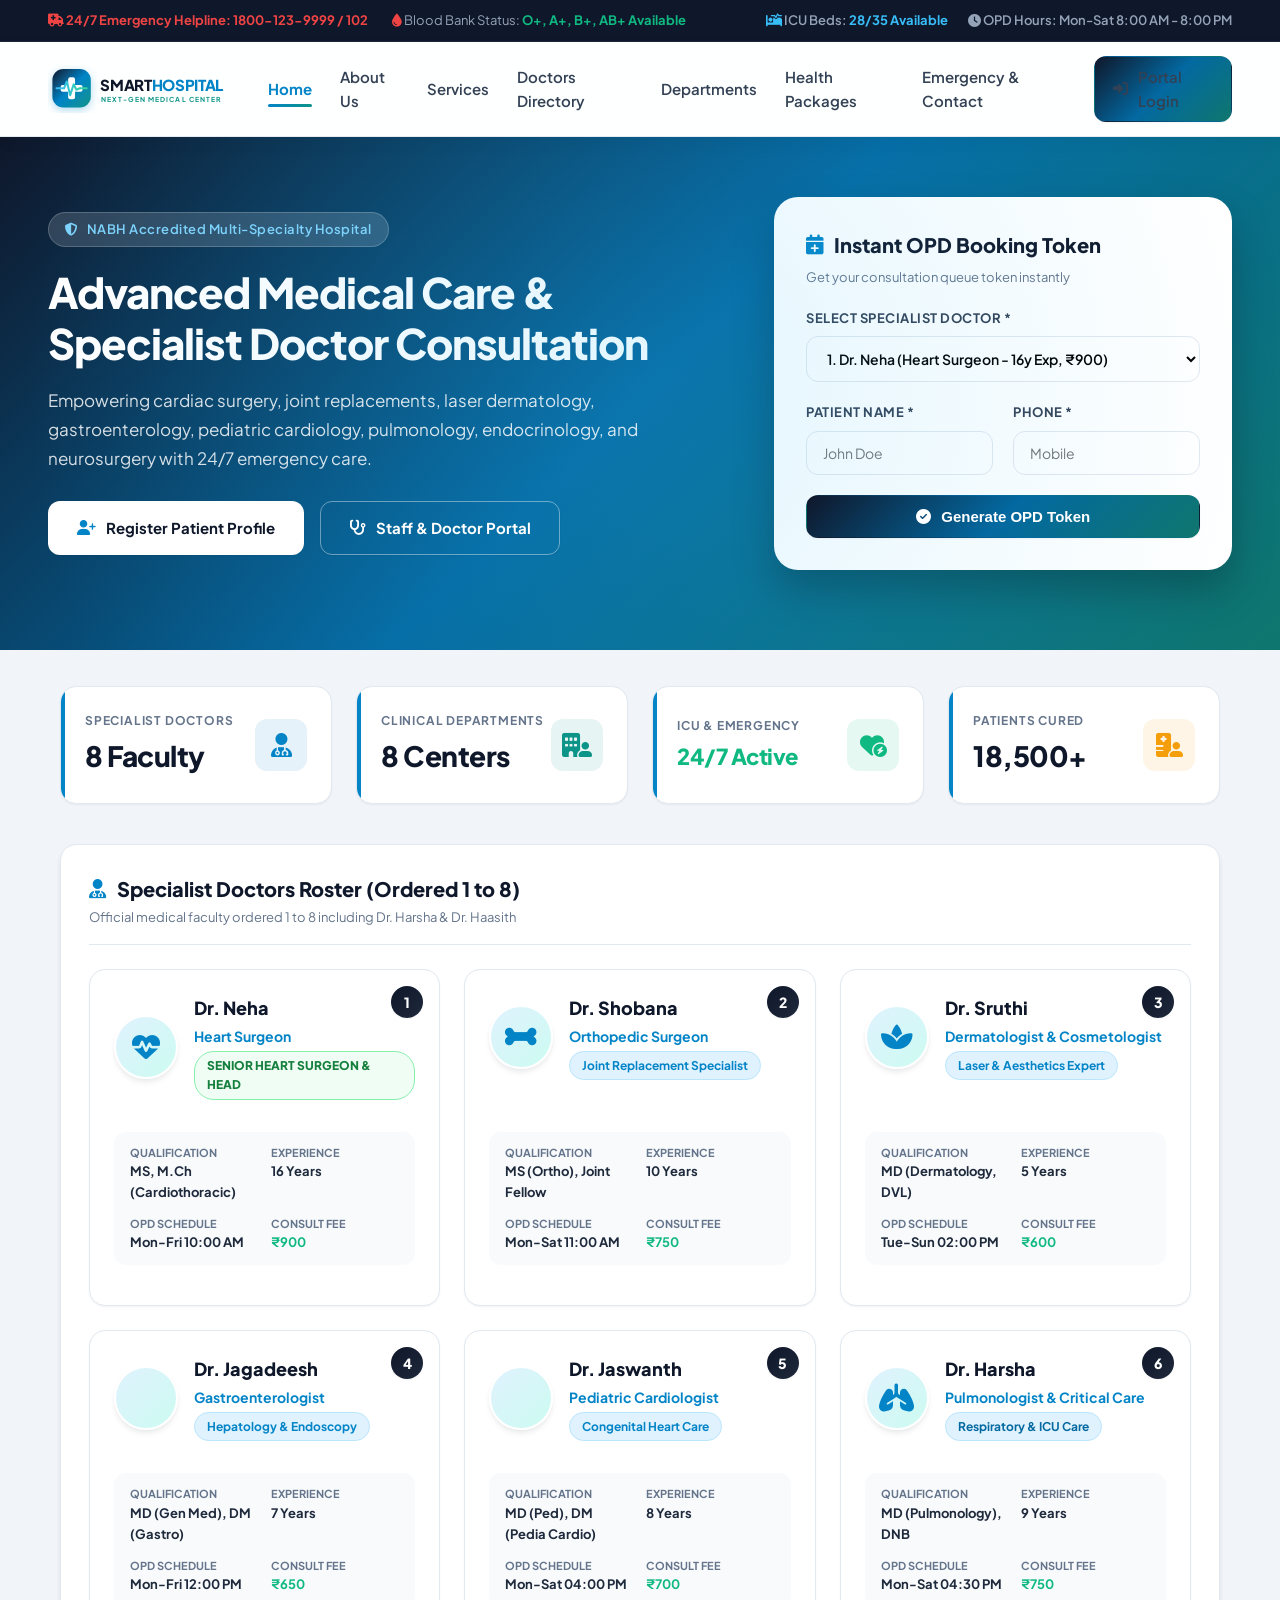
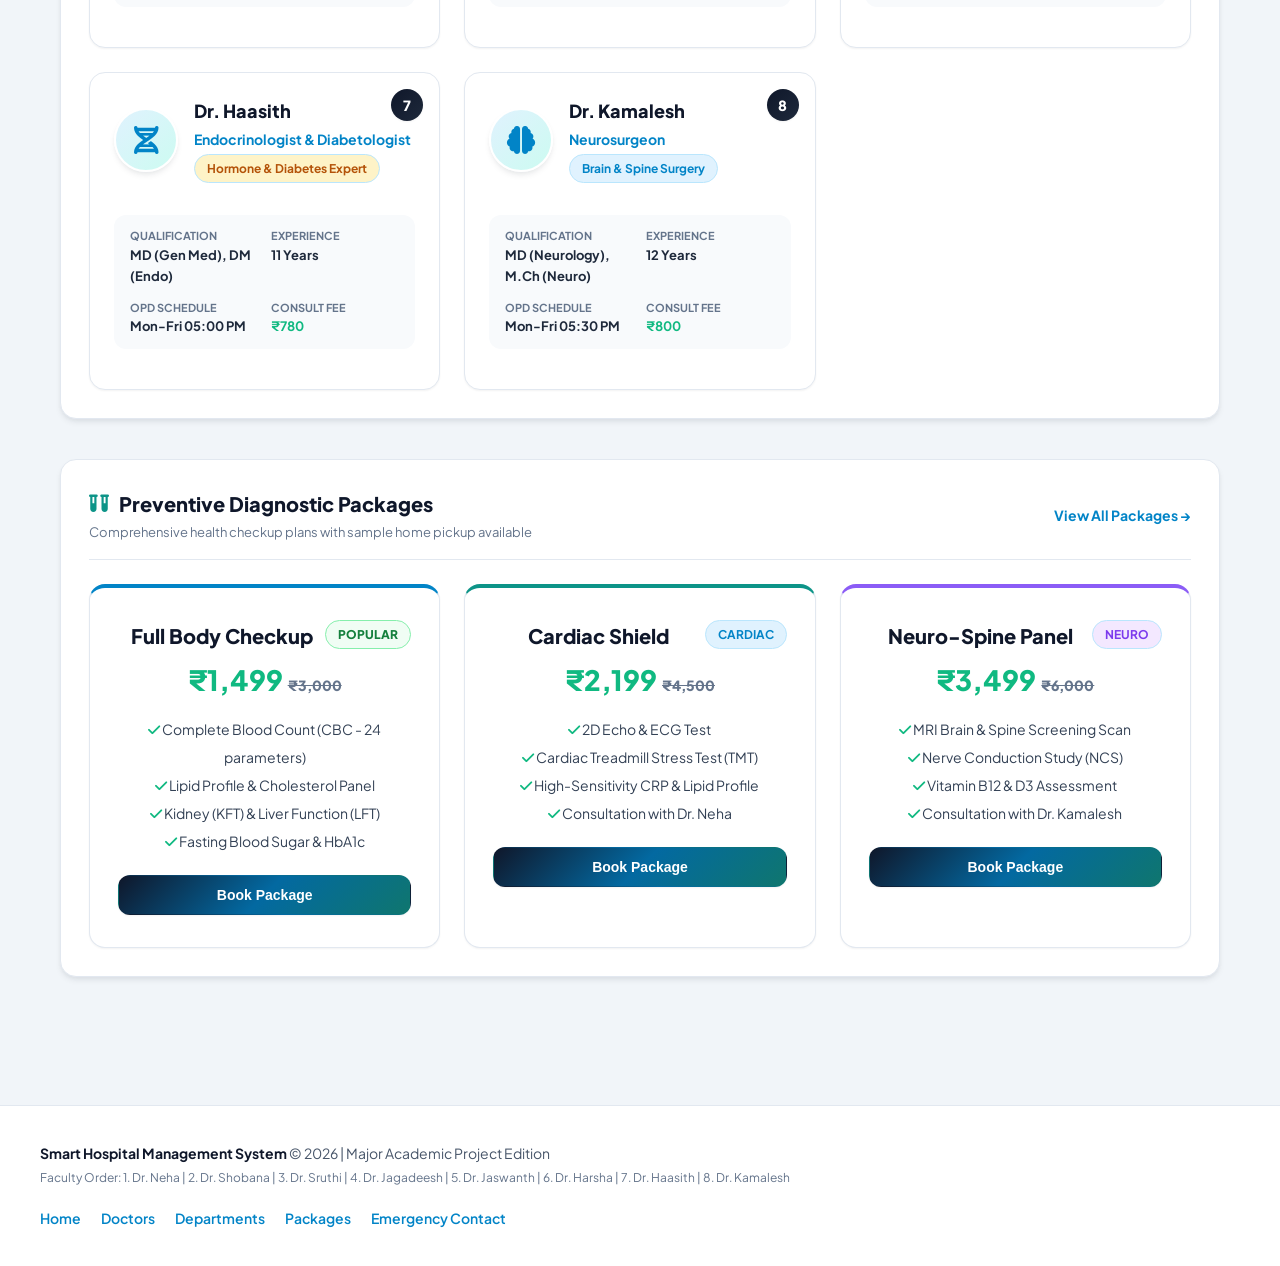
==== commit dd30ce83: "Fix unclosed div tag in sec-register restoring complete visibility for all role portal dashboards" ====
--- a/index.html
+++ b/index.html
@@ -688,30 +688,69 @@
 
     <!-- Section: Login Portal -->
     <div id="sec-login" class="page-section" style="display: none;">
-        <div style="min-height: 80vh; display: flex; align-items: center; justify-content: center; padding: 40px 20px;">
-            <div style="width: 100%; max-width: 480px; background: var(--white); border: 1px solid var(--gray-200); border-radius: var(--radius-xl); padding: 36px; box-shadow: var(--shadow-lg);">
-                <div style="text-align: center; margin-bottom: 24px;">
-                    <div style="width: 56px; height: 56px; background: rgba(2, 132, 199, 0.1); color: var(--brand-blue); border-radius: 50%; display: flex; align-items: center; justify-content: center; font-size: 24px; margin: 0 auto 12px;">
+        <div style="min-height: 85vh; padding: 40px 20px; display: flex; justify-content: center; align-items: center;">
+            <div style="width: 100%; max-width: 760px; background: var(--white); border: 1px solid var(--gray-200); border-radius: var(--radius-xl); padding: 40px; box-shadow: var(--shadow-xl);">
+                
+                <div style="text-align: center; margin-bottom: 28px;">
+                    <div style="width: 60px; height: 60px; background: linear-gradient(135deg, rgba(2, 132, 199, 0.15), rgba(13, 148, 136, 0.15)); color: var(--brand-blue); border-radius: 50%; display: flex; align-items: center; justify-content: center; font-size: 26px; margin: 0 auto 12px; box-shadow: 0 8px 20px rgba(2, 132, 199, 0.12);">
                         <i class="fa-solid fa-hospital-user"></i>
                     </div>
-                    <h2 style="font-size: 22px; font-weight: 800; color: var(--gray-900);">Digital Hospital Portal Sign In</h2>
-                    <p style="font-size: 13px; color: var(--gray-500); margin-top: 4px;">Sign in to access your secure role-based medical dashboard</p>
-                </div>
-
-                <form action="login" method="post" onsubmit="handlePortalLogin(event)">
+                    <h2 style="font-size: 24px; font-weight: 800; color: var(--gray-900);">Digital Hospital Portal Sign In</h2>
+                    <p style="font-size: 14px; color: var(--gray-500); margin-top: 4px;">Click your role portal below to select and log in to your medical dashboard</p>
+                </div>
+
+                <!-- Visual 5 Role Selector Cards Grid (Admin, Doctor, Reception, Pharma, Patients) -->
+                <div style="display: grid; grid-template-columns: repeat(auto-fit, minmax(130px, 1fr)); gap: 10px; margin-bottom: 28px;">
+                    <!-- Admin Card -->
+                    <div class="role-selector-card" id="role-card-admin" onclick="selectRoleTab('admin', 'admin@hospital.com', 'admin123')" style="border: 2px solid var(--gray-200); background: var(--white); border-radius: 12px; padding: 14px 10px; text-align: center; cursor: pointer; transition: all 0.2s ease;">
+                        <div style="font-size: 22px; color: #0F172A; margin-bottom: 6px;"><i class="fa-solid fa-user-gear"></i></div>
+                        <div style="font-weight: 800; font-size: 13px; color: var(--gray-900);">Admin</div>
+                        <div style="font-size: 11px; color: var(--gray-500); margin-top: 2px;">Control Desk</div>
+                    </div>
+
+                    <!-- Doctor Card -->
+                    <div class="role-selector-card active" id="role-card-doctor" onclick="selectRoleTab('doctor', 'doctor@hospital.com', 'doctor123')" style="border: 2px solid var(--brand-blue); background: rgba(2, 132, 199, 0.06); border-radius: 12px; padding: 14px 10px; text-align: center; cursor: pointer; transition: all 0.2s ease;">
+                        <div style="font-size: 22px; color: var(--brand-blue); margin-bottom: 6px;"><i class="fa-solid fa-stethoscope"></i></div>
+                        <div style="font-weight: 800; font-size: 13px; color: var(--gray-900);">Doctor</div>
+                        <div style="font-size: 11px; color: var(--gray-500); margin-top: 2px;">OPD Consults</div>
+                    </div>
+
+                    <!-- Reception Card -->
+                    <div class="role-selector-card" id="role-card-receptionist" onclick="selectRoleTab('receptionist', 'reception@hospital.com', 'reception123')" style="border: 2px solid var(--gray-200); background: var(--white); border-radius: 12px; padding: 14px 10px; text-align: center; cursor: pointer; transition: all 0.2s ease;">
+                        <div style="font-size: 22px; color: var(--brand-teal); margin-bottom: 6px;"><i class="fa-solid fa-desktop"></i></div>
+                        <div style="font-weight: 800; font-size: 13px; color: var(--gray-900);">Reception</div>
+                        <div style="font-size: 11px; color: var(--gray-500); margin-top: 2px;">Front Desk</div>
+                    </div>
+
+                    <!-- Pharma Card -->
+                    <div class="role-selector-card" id="role-card-pharmacist" onclick="selectRoleTab('pharmacist', 'pharma@hospital.com', 'pharma123')" style="border: 2px solid var(--gray-200); background: var(--white); border-radius: 12px; padding: 14px 10px; text-align: center; cursor: pointer; transition: all 0.2s ease;">
+                        <div style="font-size: 22px; color: #7C3AED; margin-bottom: 6px;"><i class="fa-solid fa-pills"></i></div>
+                        <div style="font-weight: 800; font-size: 13px; color: var(--gray-900);">Pharma</div>
+                        <div style="font-size: 11px; color: var(--gray-500); margin-top: 2px;">Stock Desk</div>
+                    </div>
+
+                    <!-- Patients Card -->
+                    <div class="role-selector-card" id="role-card-patient" onclick="selectRoleTab('patient', 'patient@hospital.com', 'patient123')" style="border: 2px solid var(--gray-200); background: var(--white); border-radius: 12px; padding: 14px 10px; text-align: center; cursor: pointer; transition: all 0.2s ease;">
+                        <div style="font-size: 22px; color: var(--brand-emerald); margin-bottom: 6px;"><i class="fa-solid fa-user-injured"></i></div>
+                        <div style="font-weight: 800; font-size: 13px; color: var(--gray-900);">Patients</div>
+                        <div style="font-size: 11px; color: var(--gray-500); margin-top: 2px;">EHR Records</div>
+                    </div>
+                </div>
+
+                <form action="#" method="post" onsubmit="event.preventDefault(); handlePortalLogin(event); return false;" style="max-width: 480px; margin: 0 auto;">
                     <div class="form-group">
                         <label for="loginEmail"><i class="fa-solid fa-envelope" style="color: var(--brand-blue);"></i> Email Address *</label>
-                        <input type="email" id="loginEmail" name="email" class="form-control" required placeholder="name@hospital.com">
+                        <input type="email" id="loginEmail" name="email" class="form-control" required placeholder="name@hospital.com" value="doctor@hospital.com">
                     </div>
 
                     <div class="form-group">
                         <label for="loginPassword"><i class="fa-solid fa-key" style="color: var(--brand-blue);"></i> Password *</label>
-                        <input type="password" id="loginPassword" name="password" class="form-control" required placeholder="••••••••">
+                        <input type="password" id="loginPassword" name="password" class="form-control" required placeholder="••••••••" value="doctor123">
                     </div>
 
                     <div class="form-group">
-                        <label for="loginRole"><i class="fa-solid fa-user-shield" style="color: var(--brand-blue);"></i> User Role Portal *</label>
-                        <select id="loginRole" name="role" class="form-control" style="font-weight: 600;">
+                        <label for="loginRole"><i class="fa-solid fa-user-shield" style="color: var(--brand-blue);"></i> Selected User Role Portal *</label>
+                        <select id="loginRole" name="role" class="form-control" style="font-weight: 600;" onchange="syncRoleTabFromSelect(this.value)">
                             <option value="admin">Administrator Portal</option>
                             <option value="doctor" selected>Doctor Portal (Dr. Neha - Senior Heart Surgeon)</option>
                             <option value="receptionist">Receptionist Desk Portal</option>
@@ -720,26 +759,19 @@
                         </select>
                     </div>
 
-                    <button type="submit" class="btn btn-primary" style="width: 100%; justify-content: center; padding: 12px; font-size: 15px; margin-top: 8px;">
-                        <i class="fa-solid fa-right-to-bracket"></i> Login to Digital Portal
-                    </button>
+                    <div style="display: flex; gap: 12px; margin-top: 14px;">
+                        <button type="submit" class="btn btn-primary" style="flex: 1; justify-content: center; padding: 13px; font-size: 15px; font-weight: 700;">
+                            <i class="fa-solid fa-right-to-bracket"></i> Sign In to Portal Dashboard
+                        </button>
+                        <button type="button" onclick="showSection('sec-register')" class="btn btn-secondary" style="padding: 13px 20px;">
+                            <i class="fa-solid fa-user-plus"></i> Register
+                        </button>
+                    </div>
                 </form>
 
-                <div style="margin-top: 24px; padding-top: 18px; border-top: 1px solid var(--gray-200); font-size: 13px;">
-                    <p style="font-weight: 700; color: var(--gray-700); margin-bottom: 10px; text-align: center;">⚡ Quick Demo Login Shortcuts:</p>
-                    <div style="display: grid; grid-template-columns: repeat(3, 1fr); gap: 8px;">
-                        <button type="button" onclick="fillQuickLogin('admin@hospital.com', 'admin123', 'admin')" class="btn btn-outline btn-sm" style="font-size: 12px;"><i class="fa-solid fa-user-gear"></i> Admin</button>
-                        <button type="button" onclick="fillQuickLogin('doctor@hospital.com', 'doctor123', 'doctor')" class="btn btn-outline btn-sm" style="font-size: 12px;"><i class="fa-solid fa-stethoscope"></i> Doctor</button>
-                        <button type="button" onclick="fillQuickLogin('reception@hospital.com', 'reception123', 'receptionist')" class="btn btn-outline btn-sm" style="font-size: 12px;"><i class="fa-solid fa-desktop"></i> Reception</button>
-                        <button type="button" onclick="fillQuickLogin('pharma@hospital.com', 'pharma123', 'pharmacist')" class="btn btn-outline btn-sm" style="font-size: 12px;"><i class="fa-solid fa-pills"></i> Pharma</button>
-                        <button type="button" onclick="fillQuickLogin('patient@hospital.com', 'patient123', 'patient')" class="btn btn-outline btn-sm" style="font-size: 12px;"><i class="fa-solid fa-user-injured"></i> Patient</button>
-                        <button type="button" onclick="showSection('sec-register')" class="btn btn-secondary btn-sm" style="font-size: 12px; justify-content: center;"><i class="fa-solid fa-user-plus"></i> Register</button>
-                    </div>
-                </div>
-
-                <div style="text-align: center; margin-top: 20px;">
-                    <a href="#" class="nav-link" data-section="sec-home" style="font-size: 13px; color: var(--gray-600); font-weight: 600;">
-                        <i class="fa-solid fa-arrow-left"></i> Back to Hospital Homepage
+                <div style="text-align: center; margin-top: 24px; padding-top: 16px; border-top: 1px solid var(--gray-200);">
+                    <a href="#" class="nav-link" data-section="sec-home" style="font-size: 13px; color: var(--gray-600); font-weight: 600; text-decoration: none;">
+                        <i class="fa-solid fa-arrow-left"></i> Return to Hospital Homepage
                     </a>
                 </div>
             </div>
@@ -776,6 +808,8 @@
                 </form>
             </div>
         </div>
+    </div>
+
     <!-- Section: Admin Dashboard Portal -->
     <div id="sec-admin-dashboard" class="page-section" style="display: none;">
         <div class="page-body">
@@ -1071,12 +1105,57 @@
             }, 4000);
         }
 
+        function selectRoleTab(role, email, pwd) {
+            const roleElem = document.getElementById('loginRole');
+            const emailElem = document.getElementById('loginEmail');
+            const pwdElem = document.getElementById('loginPassword');
+
+            if (roleElem) roleElem.value = role;
+            if (emailElem && email) emailElem.value = email;
+            if (pwdElem && pwd) pwdElem.value = pwd;
+
+            updateRoleCardVisuals(role);
+        }
+
+        function syncRoleTabFromSelect(role) {
+            const defaultCredentials = {
+                'admin': { email: 'admin@hospital.com', pwd: 'admin123' },
+                'doctor': { email: 'doctor@hospital.com', pwd: 'doctor123' },
+                'receptionist': { email: 'reception@hospital.com', pwd: 'reception123' },
+                'pharmacist': { email: 'pharma@hospital.com', pwd: 'pharma123' },
+                'patient': { email: 'patient@hospital.com', pwd: 'patient123' }
+            };
+
+            if (defaultCredentials[role]) {
+                document.getElementById('loginEmail').value = defaultCredentials[role].email;
+                document.getElementById('loginPassword').value = defaultCredentials[role].pwd;
+            }
+
+            updateRoleCardVisuals(role);
+        }
+
+        function updateRoleCardVisuals(selectedRole) {
+            const roles = ['admin', 'doctor', 'receptionist', 'pharmacist', 'patient'];
+            roles.forEach(r => {
+                const card = document.getElementById('role-card-' + r);
+                if (card) {
+                    if (r === selectedRole) {
+                        card.style.border = '2px solid var(--brand-blue)';
+                        card.style.background = 'rgba(2, 132, 199, 0.08)';
+                        card.style.transform = 'translateY(-2px)';
+                        card.style.boxShadow = '0 6px 16px rgba(2, 132, 199, 0.15)';
+                    } else {
+                        card.style.border = '2px solid var(--gray-200)';
+                        card.style.background = 'var(--white)';
+                        card.style.transform = 'translateY(0)';
+                        card.style.boxShadow = 'none';
+                    }
+                }
+            });
+        }
+
         function fillQuickLogin(email, pwd, role) {
-            document.getElementById('loginEmail').value = email;
-            document.getElementById('loginPassword').value = pwd;
-            if (role) {
-                document.getElementById('loginRole').value = role;
-            }
+            selectRoleTab(role, email, pwd);
             handlePortalLogin();
         }
 
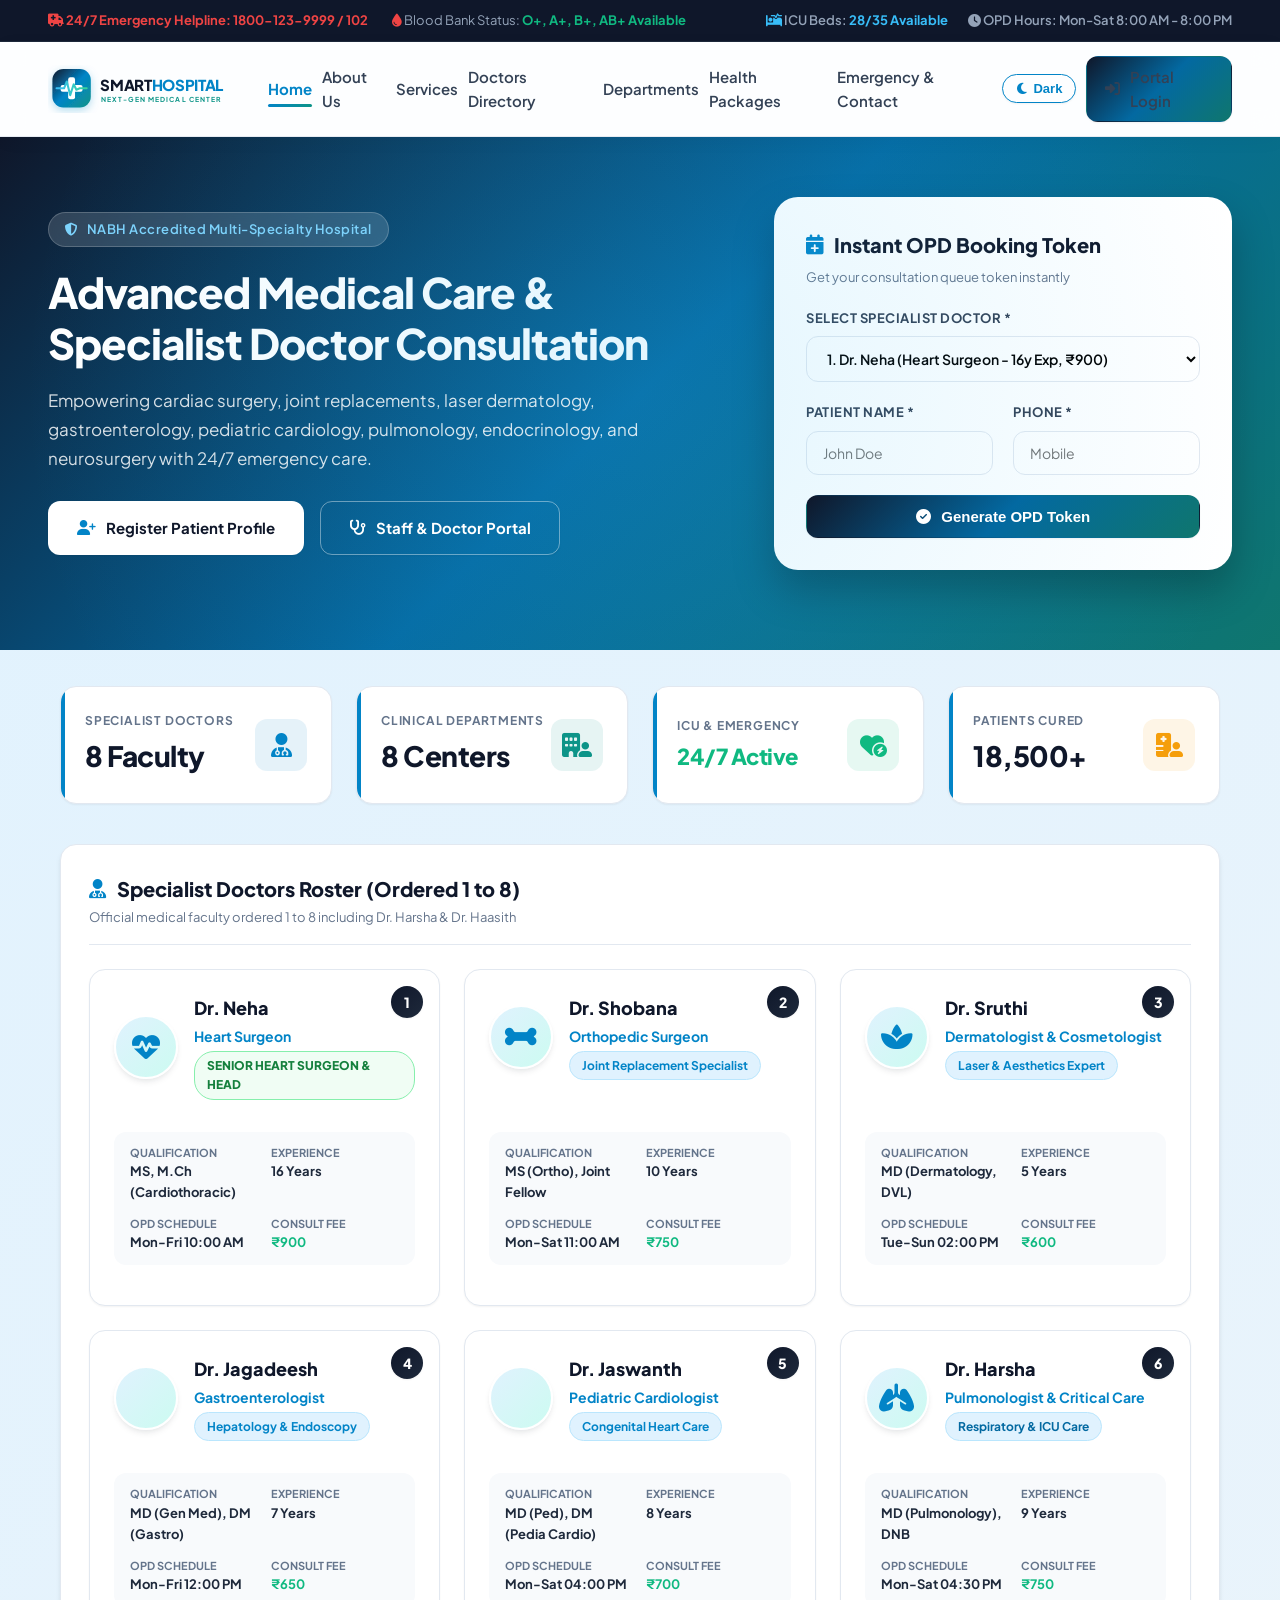
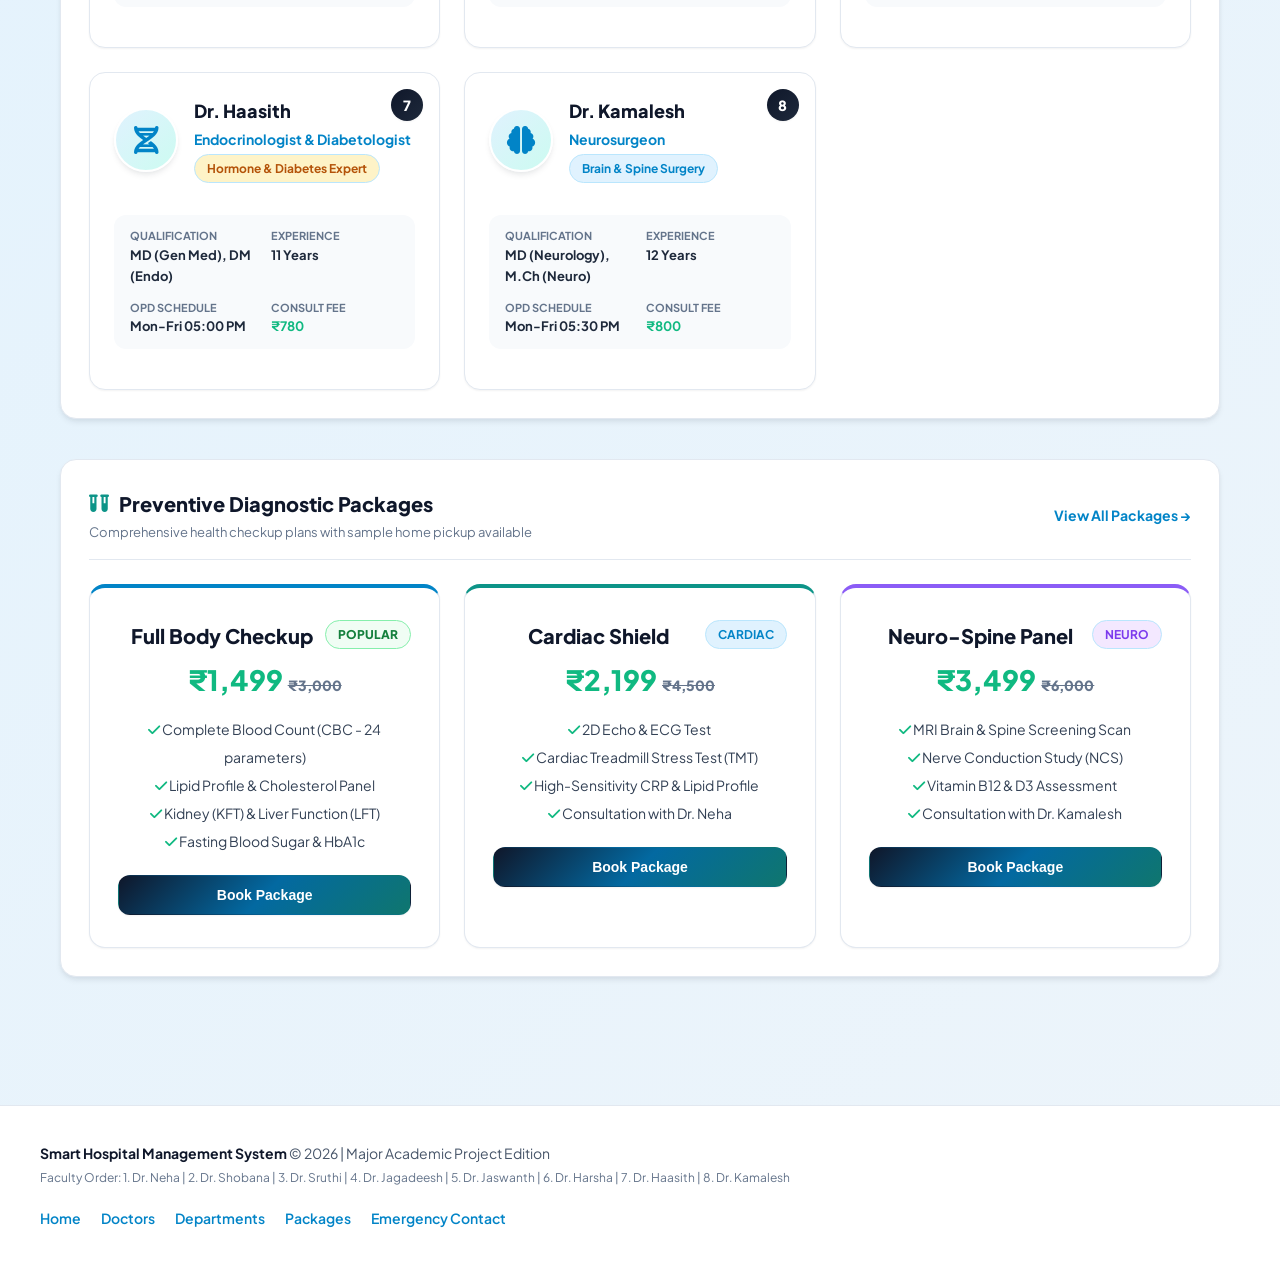
==== commit ef4b7e09: "Add Dark mode theme toggle with animated ambient gradient background" ====
--- a/index.html
+++ b/index.html
@@ -58,7 +58,7 @@
                 </svg>
             </a>
         </div>
-        <nav>
+        <nav style="display: flex; align-items: center; gap: 10px;">
             <a href="#" class="nav-link active" data-section="sec-home">Home</a>
             <a href="#" class="nav-link" data-section="sec-about">About Us</a>
             <a href="#" class="nav-link" data-section="sec-services">Services</a>
@@ -66,6 +66,9 @@
             <a href="#" class="nav-link" data-section="sec-departments">Departments</a>
             <a href="#" class="nav-link" data-section="sec-packages">Health Packages</a>
             <a href="#" class="nav-link" data-section="sec-contact">Emergency & Contact</a>
+            <button id="themeToggleBtn" onclick="toggleDarkMode()" class="btn btn-outline" style="padding: 6px 14px; font-size: 13px; display: inline-flex; align-items: center; gap: 6px; cursor: pointer; border-radius: 20px;">
+                <i class="fa-solid fa-moon" id="themeIcon" style="color: #0284C7;"></i> <span id="themeText">Dark</span>
+            </button>
             <a href="#" class="btn btn-primary nav-link" data-section="sec-login" style="padding: 8px 18px;"><i class="fa-solid fa-right-to-bracket"></i> Portal Login</a>
         </nav>
     </header>
--- a/src/main/webapp/assets/css/style.css
+++ b/src/main/webapp/assets/css/style.css
@@ -55,13 +55,122 @@
   padding: 0;
 }
 
+/* Animated Ambient Background Keyframes */
+@keyframes ambientGradientMove {
+  0% {
+    background-position: 0% 50%;
+  }
+  50% {
+    background-position: 100% 50%;
+  }
+  100% {
+    background-position: 0% 50%;
+  }
+}
+
 body {
   font-family: var(--font-family);
-  background-color: #F1F5F9;
+  background: linear-gradient(-45deg, #F8FAFC, #E2E8F0, #F1F5F9, #E0F2FE);
+  background-size: 400% 400%;
+  animation: ambientGradientMove 14s ease infinite;
   color: var(--gray-900);
   line-height: 1.6;
   font-size: 15px;
   -webkit-font-smoothing: antialiased;
+  transition: background-color 0.3s ease, color 0.3s ease;
+  min-height: 100vh;
+}
+
+/* ==========================================================================
+   Dark Mode System
+   ========================================================================== */
+body.dark-mode {
+  background: linear-gradient(-45deg, #090D16, #0F172A, #111827, #1E293B);
+  background-size: 400% 400%;
+  animation: ambientGradientMove 14s ease infinite;
+  color: #F8FAFC;
+
+  --gray-900: #F8FAFC;
+  --gray-800: #F1F5F9;
+  --gray-700: #E2E8F0;
+  --gray-600: #94A3B8;
+  --gray-500: #CBD5E1;
+  --gray-300: #334155;
+  --gray-200: #1E293B;
+  --gray-100: #0F172A;
+  --white: #1E293B;
+
+  --glass-bg: rgba(30, 41, 59, 0.9);
+  --glass-border: rgba(51, 65, 85, 0.8);
+  --shadow-md: 0 6px 20px rgba(0, 0, 0, 0.4);
+  --shadow-lg: 0 12px 32px rgba(0, 0, 0, 0.5);
+}
+
+body.dark-mode .public-navbar,
+body.dark-mode .top-navbar {
+  background: rgba(15, 23, 42, 0.95) !important;
+  border-bottom: 1px solid #334155 !important;
+}
+
+body.dark-mode .nav-link {
+  color: #CBD5E1 !important;
+}
+
+body.dark-mode .nav-link:hover,
+body.dark-mode .nav-link.active {
+  color: #38BDF8 !important;
+}
+
+body.dark-mode .card-panel,
+body.dark-mode .stat-card,
+body.dark-mode .doctor-card,
+body.dark-mode .service-card,
+body.dark-mode .role-selector-card {
+  background: #1E293B !important;
+  border-color: #334155 !important;
+  color: #F8FAFC !important;
+}
+
+body.dark-mode .doctor-card-header .doctor-name,
+body.dark-mode .card-title,
+body.dark-mode h1, body.dark-mode h2, body.dark-mode h3, body.dark-mode h4 {
+  color: #F8FAFC !important;
+}
+
+body.dark-mode .form-control {
+  background: #0F172A !important;
+  color: #F8FAFC !important;
+  border-color: #334155 !important;
+}
+
+body.dark-mode .form-control:focus {
+  border-color: #0284C7 !important;
+  box-shadow: 0 0 0 3px rgba(2, 132, 199, 0.25) !important;
+}
+
+body.dark-mode .custom-table th {
+  background: #0F172A !important;
+  color: #94A3B8 !important;
+  border-color: #334155 !important;
+}
+
+body.dark-mode .custom-table td {
+  border-color: #334155 !important;
+  color: #E2E8F0 !important;
+}
+
+body.dark-mode footer {
+  background: #0F172A !important;
+  border-top: 1px solid #1E293B !important;
+  color: #94A3B8 !important;
+}
+
+body.dark-mode footer a {
+  color: #CBD5E1 !important;
+}
+
+body.dark-mode footer strong {
+  color: #F8FAFC !important;
 }
 
 a {
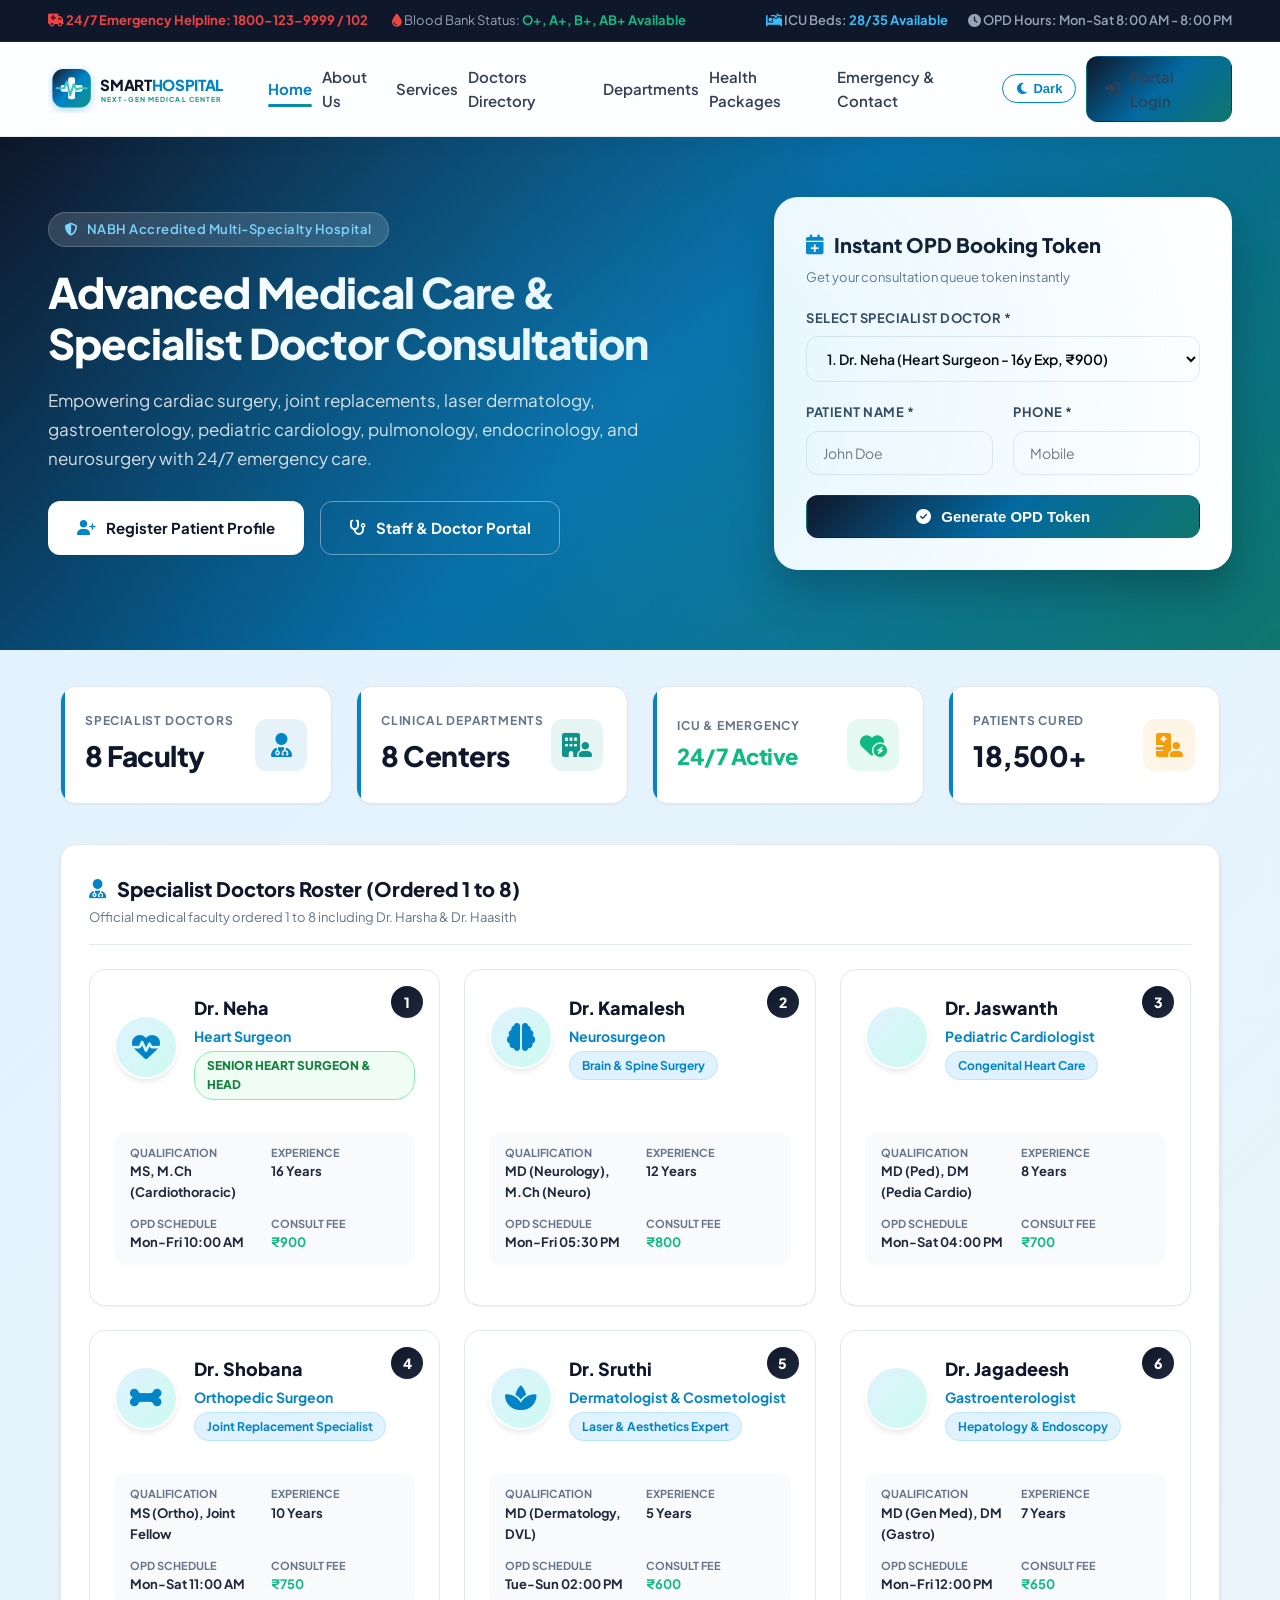
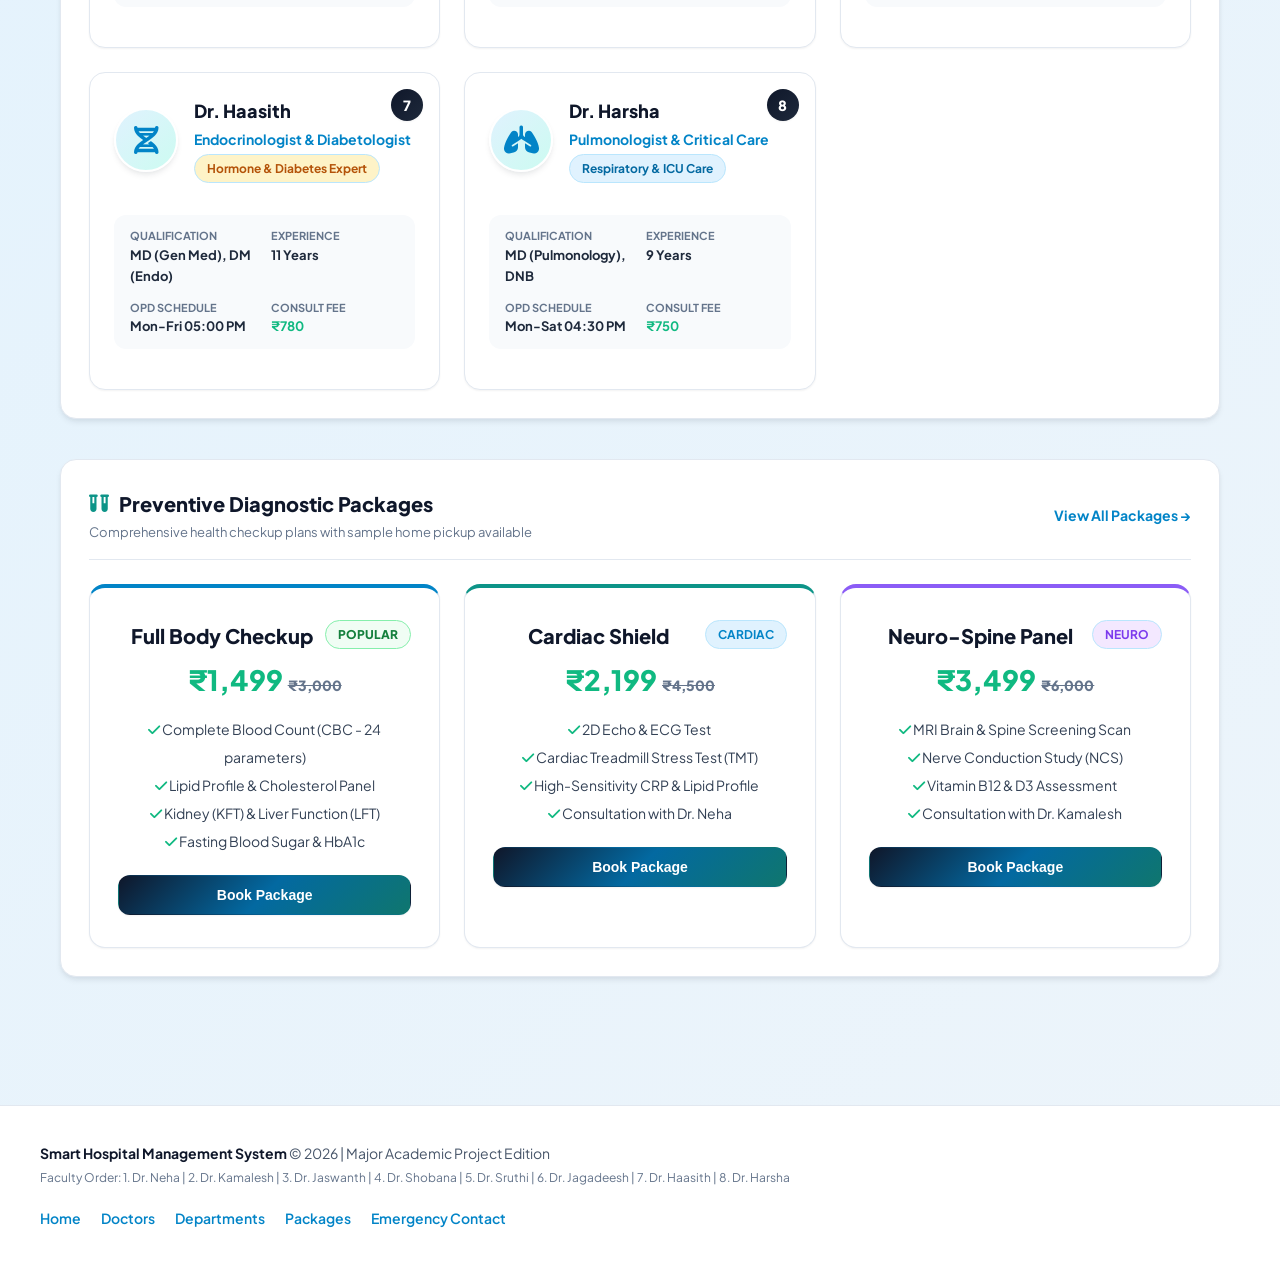
==== commit e1c17317: "Fix doctor card blinking, update doctor faculty order 1-8, sync DB seed data, and pass Maven build" ====
--- a/index.html
+++ b/index.html
@@ -104,13 +104,13 @@
                             <label>Select Specialist Doctor *</label>
                             <select id="opdDoctorRoot" class="form-control" required style="font-weight: 600;">
                                 <option value="1">1. Dr. Neha (Heart Surgeon - 16y Exp, ₹900)</option>
-                                <option value="2">2. Dr. Shobana (Orthopedic Surgeon - 10y Exp, ₹750)</option>
-                                <option value="3">3. Dr. Sruthi (Dermatologist & Cosmetologist - 5y Exp, ₹600)</option>
-                                <option value="4">4. Dr. Jagadeesh (Gastroenterologist - 7y Exp, ₹650)</option>
-                                <option value="5">5. Dr. Jaswanth (Pediatric Cardiologist - 8y Exp, ₹700)</option>
-                                <option value="6">6. Dr. Harsha (Pulmonologist & Critical Care - 9y Exp, ₹750)</option>
+                                <option value="2">2. Dr. Kamalesh (Neurosurgeon - 12y Exp, ₹800)</option>
+                                <option value="3">3. Dr. Jaswanth (Pediatric Cardiologist - 8y Exp, ₹700)</option>
+                                <option value="4">4. Dr. Shobana (Orthopedic Surgeon - 10y Exp, ₹750)</option>
+                                <option value="5">5. Dr. Sruthi (Dermatologist & Cosmetologist - 5y Exp, ₹600)</option>
+                                <option value="6">6. Dr. Jagadeesh (Gastroenterologist - 7y Exp, ₹650)</option>
                                 <option value="7">7. Dr. Haasith (Endocrinologist & Diabetologist - 11y Exp, ₹780)</option>
-                                <option value="8">8. Dr. Kamalesh (Neurosurgeon - 12y Exp, ₹800)</option>
+                                <option value="8">8. Dr. Harsha (Pulmonologist & Critical Care - 9y Exp, ₹750)</option>
                             </select>
                         </div>
                         <div class="form-row">
@@ -165,6 +165,42 @@
                     <div class="doctor-card">
                         <div class="doctor-order-badge">2</div>
                         <div class="doctor-card-header">
+                            <div class="doctor-avatar"><i class="fa-solid fa-brain"></i></div>
+                            <div>
+                                <div class="doctor-name">Dr. Kamalesh</div>
+                                <div class="doctor-spec">Neurosurgeon</div>
+                                <span class="badge badge-confirmed" style="margin-top: 4px;">Brain & Spine Surgery</span>
+                            </div>
+                        </div>
+                        <div class="doctor-meta">
+                            <div><label>Qualification</label><span>MD (Neurology), M.Ch (Neuro)</span></div>
+                            <div><label>Experience</label><span>12 Years</span></div>
+                            <div><label>OPD Schedule</label><span>Mon-Fri 05:30 PM</span></div>
+                            <div><label>Consult Fee</label><span style="color: var(--brand-emerald); font-weight: 700;">₹800</span></div>
+                        </div>
+                    </div>
+                    <!-- Doctor 3 -->
+                    <div class="doctor-card">
+                        <div class="doctor-order-badge">3</div>
+                        <div class="doctor-card-header">
+                            <div class="doctor-avatar"><i class="fa-solid fa-child-rearing"></i></div>
+                            <div>
+                                <div class="doctor-name">Dr. Jaswanth</div>
+                                <div class="doctor-spec">Pediatric Cardiologist</div>
+                                <span class="badge badge-confirmed" style="margin-top: 4px;">Congenital Heart Care</span>
+                            </div>
+                        </div>
+                        <div class="doctor-meta">
+                            <div><label>Qualification</label><span>MD (Ped), DM (Pedia Cardio)</span></div>
+                            <div><label>Experience</label><span>8 Years</span></div>
+                            <div><label>OPD Schedule</label><span>Mon-Sat 04:00 PM</span></div>
+                            <div><label>Consult Fee</label><span style="color: var(--brand-emerald); font-weight: 700;">₹700</span></div>
+                        </div>
+                    </div>
+                    <!-- Doctor 4 -->
+                    <div class="doctor-card">
+                        <div class="doctor-order-badge">4</div>
+                        <div class="doctor-card-header">
                             <div class="doctor-avatar"><i class="fa-solid fa-bone"></i></div>
                             <div>
                                 <div class="doctor-name">Dr. Shobana</div>
@@ -179,9 +215,9 @@
                             <div><label>Consult Fee</label><span style="color: var(--brand-emerald); font-weight: 700;">₹750</span></div>
                         </div>
                     </div>
-                    <!-- Doctor 3 -->
+                    <!-- Doctor 5 -->
                     <div class="doctor-card">
-                        <div class="doctor-order-badge">3</div>
+                        <div class="doctor-order-badge">5</div>
                         <div class="doctor-card-header">
                             <div class="doctor-avatar"><i class="fa-solid fa-spa"></i></div>
                             <div>
@@ -197,9 +233,9 @@
                             <div><label>Consult Fee</label><span style="color: var(--brand-emerald); font-weight: 700;">₹600</span></div>
                         </div>
                     </div>
-                    <!-- Doctor 4 -->
+                    <!-- Doctor 6 -->
                     <div class="doctor-card">
-                        <div class="doctor-order-badge">4</div>
+                        <div class="doctor-order-badge">6</div>
                         <div class="doctor-card-header">
                             <div class="doctor-avatar"><i class="fa-solid fa-stomach"></i></div>
                             <div>
@@ -215,27 +251,27 @@
                             <div><label>Consult Fee</label><span style="color: var(--brand-emerald); font-weight: 700;">₹650</span></div>
                         </div>
                     </div>
-                    <!-- Doctor 5 -->
+                    <!-- Doctor 7 -->
                     <div class="doctor-card">
-                        <div class="doctor-order-badge">5</div>
-                        <div class="doctor-card-header">
-                            <div class="doctor-avatar"><i class="fa-solid fa-child-rearing"></i></div>
-                            <div>
-                                <div class="doctor-name">Dr. Jaswanth</div>
-                                <div class="doctor-spec">Pediatric Cardiologist</div>
-                                <span class="badge badge-confirmed" style="margin-top: 4px;">Congenital Heart Care</span>
-                            </div>
-                        </div>
-                        <div class="doctor-meta">
-                            <div><label>Qualification</label><span>MD (Ped), DM (Pedia Cardio)</span></div>
-                            <div><label>Experience</label><span>8 Years</span></div>
-                            <div><label>OPD Schedule</label><span>Mon-Sat 04:00 PM</span></div>
-                            <div><label>Consult Fee</label><span style="color: var(--brand-emerald); font-weight: 700;">₹700</span></div>
-                        </div>
-                    </div>
-                    <!-- Doctor 6 -->
+                        <div class="doctor-order-badge">7</div>
+                        <div class="doctor-card-header">
+                            <div class="doctor-avatar"><i class="fa-solid fa-dna"></i></div>
+                            <div>
+                                <div class="doctor-name">Dr. Haasith</div>
+                                <div class="doctor-spec">Endocrinologist & Diabetologist</div>
+                                <span class="badge badge-confirmed" style="margin-top: 4px; background: #FEF3C7; color: #B45309;">Hormone & Diabetes Expert</span>
+                            </div>
+                        </div>
+                        <div class="doctor-meta">
+                            <div><label>Qualification</label><span>MD (Gen Med), DM (Endo)</span></div>
+                            <div><label>Experience</label><span>11 Years</span></div>
+                            <div><label>OPD Schedule</label><span>Mon-Fri 05:00 PM</span></div>
+                            <div><label>Consult Fee</label><span style="color: var(--brand-emerald); font-weight: 700;">₹780</span></div>
+                        </div>
+                    </div>
+                    <!-- Doctor 8 -->
                     <div class="doctor-card">
-                        <div class="doctor-order-badge">6</div>
+                        <div class="doctor-order-badge">8</div>
                         <div class="doctor-card-header">
                             <div class="doctor-avatar"><i class="fa-solid fa-lungs"></i></div>
                             <div>
@@ -249,42 +285,6 @@
                             <div><label>Experience</label><span>9 Years</span></div>
                             <div><label>OPD Schedule</label><span>Mon-Sat 04:30 PM</span></div>
                             <div><label>Consult Fee</label><span style="color: var(--brand-emerald); font-weight: 700;">₹750</span></div>
-                        </div>
-                    </div>
-                    <!-- Doctor 7 -->
-                    <div class="doctor-card">
-                        <div class="doctor-order-badge">7</div>
-                        <div class="doctor-card-header">
-                            <div class="doctor-avatar"><i class="fa-solid fa-dna"></i></div>
-                            <div>
-                                <div class="doctor-name">Dr. Haasith</div>
-                                <div class="doctor-spec">Endocrinologist & Diabetologist</div>
-                                <span class="badge badge-confirmed" style="margin-top: 4px; background: #FEF3C7; color: #B45309;">Hormone & Diabetes Expert</span>
-                            </div>
-                        </div>
-                        <div class="doctor-meta">
-                            <div><label>Qualification</label><span>MD (Gen Med), DM (Endo)</span></div>
-                            <div><label>Experience</label><span>11 Years</span></div>
-                            <div><label>OPD Schedule</label><span>Mon-Fri 05:00 PM</span></div>
-                            <div><label>Consult Fee</label><span style="color: var(--brand-emerald); font-weight: 700;">₹780</span></div>
-                        </div>
-                    </div>
-                    <!-- Doctor 8 -->
-                    <div class="doctor-card">
-                        <div class="doctor-order-badge">8</div>
-                        <div class="doctor-card-header">
-                            <div class="doctor-avatar"><i class="fa-solid fa-brain"></i></div>
-                            <div>
-                                <div class="doctor-name">Dr. Kamalesh</div>
-                                <div class="doctor-spec">Neurosurgeon</div>
-                                <span class="badge badge-confirmed" style="margin-top: 4px;">Brain & Spine Surgery</span>
-                            </div>
-                        </div>
-                        <div class="doctor-meta">
-                            <div><label>Qualification</label><span>MD (Neurology), M.Ch (Neuro)</span></div>
-                            <div><label>Experience</label><span>12 Years</span></div>
-                            <div><label>OPD Schedule</label><span>Mon-Fri 05:30 PM</span></div>
-                            <div><label>Consult Fee</label><span style="color: var(--brand-emerald); font-weight: 700;">₹800</span></div>
                         </div>
                     </div>
                 </div>
@@ -451,8 +451,44 @@
                         </div>
                         <button onclick="showSection('sec-login')" class="btn btn-primary btn-sm" style="width: 100%; justify-content: center; margin-top: 10px;"><i class="fa-solid fa-calendar-check"></i> Book Consultation</button>
                     </div>
+                    <div class="doctor-card" data-name="kamalesh" data-spec="neurosurgeon brain spine">
+                        <div class="doctor-order-badge">2</div>
+                        <div class="doctor-card-header">
+                            <div class="doctor-avatar"><i class="fa-solid fa-brain"></i></div>
+                            <div>
+                                <div class="doctor-name">Dr. Kamalesh</div>
+                                <div class="doctor-spec">Neurosurgeon</div>
+                                <span class="badge badge-confirmed">Brain & Spine Surgery</span>
+                            </div>
+                        </div>
+                        <div class="doctor-meta">
+                            <div><label>Qualification</label><span>MD (Neurology), M.Ch (Neuro)</span></div>
+                            <div><label>Experience</label><span>12 Years</span></div>
+                            <div><label>OPD Schedule</label><span>Mon-Fri 05:30 PM - 08:30 PM</span></div>
+                            <div><label>Consult Fee</label><span style="color: var(--brand-emerald); font-weight: 700;">₹800</span></div>
+                        </div>
+                        <button onclick="showSection('sec-login')" class="btn btn-primary btn-sm" style="width: 100%; justify-content: center; margin-top: 10px;"><i class="fa-solid fa-calendar-check"></i> Book Consultation</button>
+                    </div>
+                    <div class="doctor-card" data-name="jaswanth" data-spec="pediatric cardiologist child heart">
+                        <div class="doctor-order-badge">3</div>
+                        <div class="doctor-card-header">
+                            <div class="doctor-avatar"><i class="fa-solid fa-child-rearing"></i></div>
+                            <div>
+                                <div class="doctor-name">Dr. Jaswanth</div>
+                                <div class="doctor-spec">Pediatric Cardiologist</div>
+                                <span class="badge badge-confirmed">Congenital Heart Care</span>
+                            </div>
+                        </div>
+                        <div class="doctor-meta">
+                            <div><label>Qualification</label><span>MD (Ped), DM (Pedia Cardio)</span></div>
+                            <div><label>Experience</label><span>8 Years</span></div>
+                            <div><label>OPD Schedule</label><span>Mon-Sat 04:00 PM - 07:00 PM</span></div>
+                            <div><label>Consult Fee</label><span style="color: var(--brand-emerald); font-weight: 700;">₹700</span></div>
+                        </div>
+                        <button onclick="showSection('sec-login')" class="btn btn-primary btn-sm" style="width: 100%; justify-content: center; margin-top: 10px;"><i class="fa-solid fa-calendar-check"></i> Book Consultation</button>
+                    </div>
                     <div class="doctor-card" data-name="shobana" data-spec="orthopedic joint surgery">
-                        <div class="doctor-order-badge">2</div>
+                        <div class="doctor-order-badge">4</div>
                         <div class="doctor-card-header">
                             <div class="doctor-avatar"><i class="fa-solid fa-bone"></i></div>
                             <div>
@@ -470,7 +506,7 @@
                         <button onclick="showSection('sec-login')" class="btn btn-primary btn-sm" style="width: 100%; justify-content: center; margin-top: 10px;"><i class="fa-solid fa-calendar-check"></i> Book Consultation</button>
                     </div>
                     <div class="doctor-card" data-name="sruthi" data-spec="dermatologist cosmetology skin">
-                        <div class="doctor-order-badge">3</div>
+                        <div class="doctor-order-badge">5</div>
                         <div class="doctor-card-header">
                             <div class="doctor-avatar"><i class="fa-solid fa-spa"></i></div>
                             <div>
@@ -488,7 +524,7 @@
                         <button onclick="showSection('sec-login')" class="btn btn-primary btn-sm" style="width: 100%; justify-content: center; margin-top: 10px;"><i class="fa-solid fa-calendar-check"></i> Book Consultation</button>
                     </div>
                     <div class="doctor-card" data-name="jagadeesh" data-spec="gastroenterologist stomach liver">
-                        <div class="doctor-order-badge">4</div>
+                        <div class="doctor-order-badge">6</div>
                         <div class="doctor-card-header">
                             <div class="doctor-avatar"><i class="fa-solid fa-stomach"></i></div>
                             <div>
@@ -505,26 +541,26 @@
                         </div>
                         <button onclick="showSection('sec-login')" class="btn btn-primary btn-sm" style="width: 100%; justify-content: center; margin-top: 10px;"><i class="fa-solid fa-calendar-check"></i> Book Consultation</button>
                     </div>
-                    <div class="doctor-card" data-name="jaswanth" data-spec="pediatric cardiologist child heart">
-                        <div class="doctor-order-badge">5</div>
-                        <div class="doctor-card-header">
-                            <div class="doctor-avatar"><i class="fa-solid fa-child-rearing"></i></div>
-                            <div>
-                                <div class="doctor-name">Dr. Jaswanth</div>
-                                <div class="doctor-spec">Pediatric Cardiologist</div>
-                                <span class="badge badge-confirmed">Congenital Heart Care</span>
-                            </div>
-                        </div>
-                        <div class="doctor-meta">
-                            <div><label>Qualification</label><span>MD (Ped), DM (Pedia Cardio)</span></div>
-                            <div><label>Experience</label><span>8 Years</span></div>
-                            <div><label>OPD Schedule</label><span>Mon-Sat 04:00 PM - 07:00 PM</span></div>
-                            <div><label>Consult Fee</label><span style="color: var(--brand-emerald); font-weight: 700;">₹700</span></div>
+                    <div class="doctor-card" data-name="haasith" data-spec="endocrinologist diabetes thyroid hormone">
+                        <div class="doctor-order-badge">7</div>
+                        <div class="doctor-card-header">
+                            <div class="doctor-avatar"><i class="fa-solid fa-dna"></i></div>
+                            <div>
+                                <div class="doctor-name">Dr. Haasith</div>
+                                <div class="doctor-spec">Endocrinologist & Diabetologist</div>
+                                <span class="badge badge-confirmed" style="background: #FEF3C7; color: #B45309;">Hormone & Diabetes Expert</span>
+                            </div>
+                        </div>
+                        <div class="doctor-meta">
+                            <div><label>Qualification</label><span>MD (Gen Med), DM (Endo)</span></div>
+                            <div><label>Experience</label><span>11 Years</span></div>
+                            <div><label>OPD Schedule</label><span>Mon-Fri 05:00 PM - 08:00 PM</span></div>
+                            <div><label>Consult Fee</label><span style="color: var(--brand-emerald); font-weight: 700;">₹780</span></div>
                         </div>
                         <button onclick="showSection('sec-login')" class="btn btn-primary btn-sm" style="width: 100%; justify-content: center; margin-top: 10px;"><i class="fa-solid fa-calendar-check"></i> Book Consultation</button>
                     </div>
                     <div class="doctor-card" data-name="harsha" data-spec="pulmonologist respiratory lung critical care">
-                        <div class="doctor-order-badge">6</div>
+                        <div class="doctor-order-badge">8</div>
                         <div class="doctor-card-header">
                             <div class="doctor-avatar"><i class="fa-solid fa-lungs"></i></div>
                             <div>
@@ -538,42 +574,6 @@
                             <div><label>Experience</label><span>9 Years</span></div>
                             <div><label>OPD Schedule</label><span>Mon-Sat 04:30 PM - 07:30 PM</span></div>
                             <div><label>Consult Fee</label><span style="color: var(--brand-emerald); font-weight: 700;">₹750</span></div>
-                        </div>
-                        <button onclick="showSection('sec-login')" class="btn btn-primary btn-sm" style="width: 100%; justify-content: center; margin-top: 10px;"><i class="fa-solid fa-calendar-check"></i> Book Consultation</button>
-                    </div>
-                    <div class="doctor-card" data-name="haasith" data-spec="endocrinologist diabetes thyroid hormone">
-                        <div class="doctor-order-badge">7</div>
-                        <div class="doctor-card-header">
-                            <div class="doctor-avatar"><i class="fa-solid fa-dna"></i></div>
-                            <div>
-                                <div class="doctor-name">Dr. Haasith</div>
-                                <div class="doctor-spec">Endocrinologist & Diabetologist</div>
-                                <span class="badge badge-confirmed" style="background: #FEF3C7; color: #B45309;">Hormone & Diabetes Expert</span>
-                            </div>
-                        </div>
-                        <div class="doctor-meta">
-                            <div><label>Qualification</label><span>MD (Gen Med), DM (Endo)</span></div>
-                            <div><label>Experience</label><span>11 Years</span></div>
-                            <div><label>OPD Schedule</label><span>Mon-Fri 05:00 PM - 08:00 PM</span></div>
-                            <div><label>Consult Fee</label><span style="color: var(--brand-emerald); font-weight: 700;">₹780</span></div>
-                        </div>
-                        <button onclick="showSection('sec-login')" class="btn btn-primary btn-sm" style="width: 100%; justify-content: center; margin-top: 10px;"><i class="fa-solid fa-calendar-check"></i> Book Consultation</button>
-                    </div>
-                    <div class="doctor-card" data-name="kamalesh" data-spec="neurosurgeon brain spine">
-                        <div class="doctor-order-badge">8</div>
-                        <div class="doctor-card-header">
-                            <div class="doctor-avatar"><i class="fa-solid fa-brain"></i></div>
-                            <div>
-                                <div class="doctor-name">Dr. Kamalesh</div>
-                                <div class="doctor-spec">Neurosurgeon</div>
-                                <span class="badge badge-confirmed">Brain & Spine Surgery</span>
-                            </div>
-                        </div>
-                        <div class="doctor-meta">
-                            <div><label>Qualification</label><span>MD (Neurology), M.Ch (Neuro)</span></div>
-                            <div><label>Experience</label><span>12 Years</span></div>
-                            <div><label>OPD Schedule</label><span>Mon-Fri 05:30 PM - 08:30 PM</span></div>
-                            <div><label>Consult Fee</label><span style="color: var(--brand-emerald); font-weight: 700;">₹800</span></div>
                         </div>
                         <button onclick="showSection('sec-login')" class="btn btn-primary btn-sm" style="width: 100%; justify-content: center; margin-top: 10px;"><i class="fa-solid fa-calendar-check"></i> Book Consultation</button>
                     </div>
@@ -705,35 +705,35 @@
                 <!-- Visual 5 Role Selector Cards Grid (Admin, Doctor, Reception, Pharma, Patients) -->
                 <div style="display: grid; grid-template-columns: repeat(auto-fit, minmax(130px, 1fr)); gap: 10px; margin-bottom: 28px;">
                     <!-- Admin Card -->
-                    <div class="role-selector-card" id="role-card-admin" onclick="selectRoleTab('admin', 'admin@hospital.com', 'admin123')" style="border: 2px solid var(--gray-200); background: var(--white); border-radius: 12px; padding: 14px 10px; text-align: center; cursor: pointer; transition: all 0.2s ease;">
+                    <div class="role-selector-card" id="role-card-admin" onclick="selectRoleTab('admin', 'admin@hospital.com', 'admin123')">
                         <div style="font-size: 22px; color: #0F172A; margin-bottom: 6px;"><i class="fa-solid fa-user-gear"></i></div>
                         <div style="font-weight: 800; font-size: 13px; color: var(--gray-900);">Admin</div>
                         <div style="font-size: 11px; color: var(--gray-500); margin-top: 2px;">Control Desk</div>
                     </div>
 
                     <!-- Doctor Card -->
-                    <div class="role-selector-card active" id="role-card-doctor" onclick="selectRoleTab('doctor', 'doctor@hospital.com', 'doctor123')" style="border: 2px solid var(--brand-blue); background: rgba(2, 132, 199, 0.06); border-radius: 12px; padding: 14px 10px; text-align: center; cursor: pointer; transition: all 0.2s ease;">
+                    <div class="role-selector-card active" id="role-card-doctor" onclick="selectRoleTab('doctor', 'doctor@hospital.com', 'doctor123')">
                         <div style="font-size: 22px; color: var(--brand-blue); margin-bottom: 6px;"><i class="fa-solid fa-stethoscope"></i></div>
                         <div style="font-weight: 800; font-size: 13px; color: var(--gray-900);">Doctor</div>
                         <div style="font-size: 11px; color: var(--gray-500); margin-top: 2px;">OPD Consults</div>
                     </div>
 
                     <!-- Reception Card -->
-                    <div class="role-selector-card" id="role-card-receptionist" onclick="selectRoleTab('receptionist', 'reception@hospital.com', 'reception123')" style="border: 2px solid var(--gray-200); background: var(--white); border-radius: 12px; padding: 14px 10px; text-align: center; cursor: pointer; transition: all 0.2s ease;">
+                    <div class="role-selector-card" id="role-card-receptionist" onclick="selectRoleTab('receptionist', 'reception@hospital.com', 'reception123')">
                         <div style="font-size: 22px; color: var(--brand-teal); margin-bottom: 6px;"><i class="fa-solid fa-desktop"></i></div>
                         <div style="font-weight: 800; font-size: 13px; color: var(--gray-900);">Reception</div>
                         <div style="font-size: 11px; color: var(--gray-500); margin-top: 2px;">Front Desk</div>
                     </div>
 
                     <!-- Pharma Card -->
-                    <div class="role-selector-card" id="role-card-pharmacist" onclick="selectRoleTab('pharmacist', 'pharma@hospital.com', 'pharma123')" style="border: 2px solid var(--gray-200); background: var(--white); border-radius: 12px; padding: 14px 10px; text-align: center; cursor: pointer; transition: all 0.2s ease;">
+                    <div class="role-selector-card" id="role-card-pharmacist" onclick="selectRoleTab('pharmacist', 'pharma@hospital.com', 'pharma123')">
                         <div style="font-size: 22px; color: #7C3AED; margin-bottom: 6px;"><i class="fa-solid fa-pills"></i></div>
                         <div style="font-weight: 800; font-size: 13px; color: var(--gray-900);">Pharma</div>
                         <div style="font-size: 11px; color: var(--gray-500); margin-top: 2px;">Stock Desk</div>
                     </div>
 
                     <!-- Patients Card -->
-                    <div class="role-selector-card" id="role-card-patient" onclick="selectRoleTab('patient', 'patient@hospital.com', 'patient123')" style="border: 2px solid var(--gray-200); background: var(--white); border-radius: 12px; padding: 14px 10px; text-align: center; cursor: pointer; transition: all 0.2s ease;">
+                    <div class="role-selector-card" id="role-card-patient" onclick="selectRoleTab('patient', 'patient@hospital.com', 'patient123')">
                         <div style="font-size: 22px; color: var(--brand-emerald); margin-bottom: 6px;"><i class="fa-solid fa-user-injured"></i></div>
                         <div style="font-weight: 800; font-size: 13px; color: var(--gray-900);">Patients</div>
                         <div style="font-size: 11px; color: var(--gray-500); margin-top: 2px;">EHR Records</div>
@@ -846,13 +846,13 @@
                         </thead>
                         <tbody>
                             <tr><td><strong>1</strong></td><td>#DOC-1</td><td style="font-weight:700;">Dr. Neha <span class="badge badge-senior">Senior Head</span></td><td>Heart Surgeon</td><td>16 Yrs</td><td style="color:var(--brand-emerald); font-weight:800;">₹900</td><td><span class="badge badge-confirmed">Active</span></td></tr>
-                            <tr><td><strong>2</strong></td><td>#DOC-2</td><td style="font-weight:700;">Dr. Shobana</td><td>Orthopedic Surgeon</td><td>10 Yrs</td><td style="color:var(--brand-emerald); font-weight:800;">₹750</td><td><span class="badge badge-confirmed">Active</span></td></tr>
-                            <tr><td><strong>3</strong></td><td>#DOC-3</td><td style="font-weight:700;">Dr. Sruthi</td><td>Dermatologist & Cosmetologist</td><td>5 Yrs</td><td style="color:var(--brand-emerald); font-weight:800;">₹600</td><td><span class="badge badge-confirmed">Active</span></td></tr>
-                            <tr><td><strong>4</strong></td><td>#DOC-4</td><td style="font-weight:700;">Dr. Jagadeesh</td><td>Gastroenterologist</td><td>7 Yrs</td><td style="color:var(--brand-emerald); font-weight:800;">₹650</td><td><span class="badge badge-confirmed">Active</span></td></tr>
-                            <tr><td><strong>5</strong></td><td>#DOC-5</td><td style="font-weight:700;">Dr. Jaswanth</td><td>Pediatric Cardiologist</td><td>8 Yrs</td><td style="color:var(--brand-emerald); font-weight:800;">₹700</td><td><span class="badge badge-confirmed">Active</span></td></tr>
-                            <tr><td><strong>6</strong></td><td>#DOC-6</td><td style="font-weight:700;">Dr. Harsha</td><td>Pulmonologist & Critical Care</td><td>9 Yrs</td><td style="color:var(--brand-emerald); font-weight:800;">₹750</td><td><span class="badge badge-confirmed">Active</span></td></tr>
+                            <tr><td><strong>2</strong></td><td>#DOC-2</td><td style="font-weight:700;">Dr. Kamalesh</td><td>Neurosurgeon</td><td>12 Yrs</td><td style="color:var(--brand-emerald); font-weight:800;">₹800</td><td><span class="badge badge-confirmed">Active</span></td></tr>
+                            <tr><td><strong>3</strong></td><td>#DOC-3</td><td style="font-weight:700;">Dr. Jaswanth</td><td>Pediatric Cardiologist</td><td>8 Yrs</td><td style="color:var(--brand-emerald); font-weight:800;">₹700</td><td><span class="badge badge-confirmed">Active</span></td></tr>
+                            <tr><td><strong>4</strong></td><td>#DOC-4</td><td style="font-weight:700;">Dr. Shobana</td><td>Orthopedic Surgeon</td><td>10 Yrs</td><td style="color:var(--brand-emerald); font-weight:800;">₹750</td><td><span class="badge badge-confirmed">Active</span></td></tr>
+                            <tr><td><strong>5</strong></td><td>#DOC-5</td><td style="font-weight:700;">Dr. Sruthi</td><td>Dermatologist & Cosmetologist</td><td>5 Yrs</td><td style="color:var(--brand-emerald); font-weight:800;">₹600</td><td><span class="badge badge-confirmed">Active</span></td></tr>
+                            <tr><td><strong>6</strong></td><td>#DOC-6</td><td style="font-weight:700;">Dr. Jagadeesh</td><td>Gastroenterologist</td><td>7 Yrs</td><td style="color:var(--brand-emerald); font-weight:800;">₹650</td><td><span class="badge badge-confirmed">Active</span></td></tr>
                             <tr><td><strong>7</strong></td><td>#DOC-7</td><td style="font-weight:700;">Dr. Haasith</td><td>Endocrinologist & Diabetologist</td><td>11 Yrs</td><td style="color:var(--brand-emerald); font-weight:800;">₹780</td><td><span class="badge badge-confirmed">Active</span></td></tr>
-                            <tr><td><strong>8</strong></td><td>#DOC-8</td><td style="font-weight:700;">Dr. Kamalesh</td><td>Neurosurgeon</td><td>12 Yrs</td><td style="color:var(--brand-emerald); font-weight:800;">₹800</td><td><span class="badge badge-confirmed">Active</span></td></tr>
+                            <tr><td><strong>8</strong></td><td>#DOC-8</td><td style="font-weight:700;">Dr. Harsha</td><td>Pulmonologist & Critical Care</td><td>9 Yrs</td><td style="color:var(--brand-emerald); font-weight:800;">₹750</td><td><span class="badge badge-confirmed">Active</span></td></tr>
                         </tbody>
                     </table>
                 </div>
@@ -1039,7 +1039,7 @@
         <div style="max-width: 1240px; margin: 0 auto; display: flex; justify-content: space-between; align-items: center; flex-wrap: wrap; gap: 20px;">
             <div>
                 <strong style="color: var(--gray-900);">Smart Hospital Management System</strong> &copy; 2026 | Major Academic Project Edition
-                <div style="font-size: 12px; color: var(--gray-500); margin-top: 4px;">Faculty Order: 1. Dr. Neha | 2. Dr. Shobana | 3. Dr. Sruthi | 4. Dr. Jagadeesh | 5. Dr. Jaswanth | 6. Dr. Harsha | 7. Dr. Haasith | 8. Dr. Kamalesh</div>
+                <div style="font-size: 12px; color: var(--gray-500); margin-top: 4px;">Faculty Order: 1. Dr. Neha | 2. Dr. Kamalesh | 3. Dr. Jaswanth | 4. Dr. Shobana | 5. Dr. Sruthi | 6. Dr. Jagadeesh | 7. Dr. Haasith | 8. Dr. Harsha</div>
             </div>
             <div style="display: flex; gap: 20px; font-weight: 600;">
                 <a href="#" class="nav-link" data-section="sec-home">Home</a>
@@ -1143,16 +1143,14 @@
                 const card = document.getElementById('role-card-' + r);
                 if (card) {
                     if (r === selectedRole) {
-                        card.style.border = '2px solid var(--brand-blue)';
-                        card.style.background = 'rgba(2, 132, 199, 0.08)';
-                        card.style.transform = 'translateY(-2px)';
-                        card.style.boxShadow = '0 6px 16px rgba(2, 132, 199, 0.15)';
+                        card.classList.add('active');
                     } else {
-                        card.style.border = '2px solid var(--gray-200)';
-                        card.style.background = 'var(--white)';
-                        card.style.transform = 'translateY(0)';
-                        card.style.boxShadow = 'none';
+                        card.classList.remove('active');
                     }
+                    card.style.border = '';
+                    card.style.background = '';
+                    card.style.transform = '';
+                    card.style.boxShadow = '';
                 }
             });
         }
--- a/src/main/webapp/assets/css/style.css
+++ b/src/main/webapp/assets/css/style.css
@@ -93,10 +93,10 @@
   --gray-900: #F8FAFC;
   --gray-800: #F1F5F9;
   --gray-700: #E2E8F0;
-  --gray-600: #94A3B8;
-  --gray-500: #CBD5E1;
-  --gray-300: #334155;
-  --gray-200: #1E293B;
+  --gray-600: #CBD5E1;
+  --gray-500: #94A3B8;
+  --gray-300: #475569;
+  --gray-200: #334155;
   --gray-100: #0F172A;
   --white: #1E293B;
 
@@ -106,48 +106,231 @@
   --shadow-lg: 0 12px 32px rgba(0, 0, 0, 0.5);
 }
 
+/* Navbars in Dark Mode */
 body.dark-mode .public-navbar,
 body.dark-mode .top-navbar {
   background: rgba(15, 23, 42, 0.95) !important;
   border-bottom: 1px solid #334155 !important;
 }
 
-body.dark-mode .nav-link {
+/* SVG Logo Text in Dark Mode */
+body.dark-mode svg text[fill="#0F172A"] {
+  fill: #FFFFFF !important;
+}
+
+body.dark-mode .public-navbar nav a.nav-link:not(.btn) {
   color: #CBD5E1 !important;
 }
 
-body.dark-mode .nav-link:hover,
-body.dark-mode .nav-link.active {
+body.dark-mode .public-navbar nav a.nav-link:not(.btn):hover,
+body.dark-mode .public-navbar nav a.nav-link:not(.btn).active {
   color: #38BDF8 !important;
 }
 
+/* Cards & Panels in Dark Mode */
 body.dark-mode .card-panel,
 body.dark-mode .stat-card,
 body.dark-mode .doctor-card,
-body.dark-mode .service-card,
-body.dark-mode .role-selector-card {
+body.dark-mode .service-card {
   background: #1E293B !important;
   border-color: #334155 !important;
   color: #F8FAFC !important;
 }
 
+/* Hero Section Inline Containers */
+body.dark-mode div[style*="background: #FFFFFF"],
+body.dark-mode div[style*="background:#FFFFFF"],
+body.dark-mode div[style*="background: white"],
+body.dark-mode div[style*="background:white"] {
+  background: #1E293B !important;
+  color: #F8FAFC !important;
+  border-color: #334155 !important;
+}
+
+/* Doctor Card Elements in Dark Mode */
 body.dark-mode .doctor-card-header .doctor-name,
 body.dark-mode .card-title,
 body.dark-mode h1, body.dark-mode h2, body.dark-mode h3, body.dark-mode h4 {
   color: #F8FAFC !important;
 }
 
+body.dark-mode .doctor-meta {
+  background: #0F172A !important;
+  border: 1px solid #334155 !important;
+}
+
+body.dark-mode .doctor-meta div label {
+  color: #94A3B8 !important;
+}
+
+body.dark-mode .doctor-meta div span {
+  color: #F8FAFC !important;
+}
+
+body.dark-mode .doctor-avatar {
+  background: linear-gradient(135deg, rgba(2, 132, 199, 0.25) 0%, rgba(13, 148, 136, 0.25) 100%) !important;
+  color: #38BDF8 !important;
+  border-color: #334155 !important;
+  box-shadow: 0 4px 14px rgba(2, 132, 199, 0.25) !important;
+}
+
+body.dark-mode .doctor-order-badge {
+  background: linear-gradient(135deg, #0284C7 0%, #0D9488 100%) !important;
+  color: #FFFFFF !important;
+  box-shadow: 0 4px 12px rgba(2, 132, 199, 0.4) !important;
+}
+
+/* Badges in Dark Mode */
+body.dark-mode .badge-senior {
+  background: rgba(16, 185, 129, 0.2) !important;
+  color: #34D399 !important;
+  border-color: rgba(16, 185, 129, 0.4) !important;
+}
+
+body.dark-mode .badge-confirmed {
+  background: rgba(2, 132, 199, 0.2) !important;
+  color: #38BDF8 !important;
+  border-color: rgba(2, 132, 199, 0.4) !important;
+}
+
+body.dark-mode .badge-completed {
+  background: rgba(16, 185, 129, 0.2) !important;
+  color: #34D399 !important;
+  border-color: rgba(16, 185, 129, 0.4) !important;
+}
+
+body.dark-mode .badge-pending {
+  background: rgba(245, 158, 11, 0.2) !important;
+  color: #FBBF24 !important;
+  border-color: rgba(245, 158, 11, 0.4) !important;
+}
+
+body.dark-mode .badge-cancelled {
+  background: rgba(239, 68, 68, 0.2) !important;
+  color: #F87171 !important;
+  border-color: rgba(239, 68, 68, 0.4) !important;
+}
+
+body.dark-mode .badge[style*="background: #E0F2FE"],
+body.dark-mode .badge[style*="background:#E0F2FE"] {
+  background: rgba(2, 132, 199, 0.25) !important;
+  color: #38BDF8 !important;
+  border-color: rgba(2, 132, 199, 0.4) !important;
+}
+
+body.dark-mode .badge[style*="background: #FEF3C7"],
+body.dark-mode .badge[style*="background:#FEF3C7"] {
+  background: rgba(245, 158, 11, 0.25) !important;
+  color: #FBBF24 !important;
+  border-color: rgba(245, 158, 11, 0.4) !important;
+}
+
+/* Role Selector Cards in Dark Mode */
+body.dark-mode .role-selector-card {
+  background: #0F172A;
+  border-color: #334155;
+  color: #F8FAFC;
+}
+
+body.dark-mode .role-selector-card div {
+  color: #F8FAFC;
+}
+
+body.dark-mode .role-selector-card div[style*="color: var(--gray-500)"] {
+  color: #94A3B8;
+}
+
+body.dark-mode .role-selector-card i[style*="color: #0F172A"],
+body.dark-mode .role-selector-card i[style*="color:#0F172A"] {
+  color: #38BDF8;
+}
+
+body.dark-mode .role-selector-card:hover {
+  border-color: #38BDF8;
+}
+
+body.dark-mode .role-selector-card.active {
+  background: rgba(2, 132, 199, 0.25);
+  border-color: #38BDF8;
+  box-shadow: 0 6px 16px rgba(2, 132, 199, 0.25);
+}
+
+/* Hardcoded Dark Colors Overrides for Dark Mode */
+body.dark-mode div[style*="color: #0F172A"],
+body.dark-mode div[style*="color:#0F172A"],
+body.dark-mode span[style*="color: #0F172A"],
+body.dark-mode span[style*="color:#0F172A"],
+body.dark-mode i[style*="color: #0F172A"],
+body.dark-mode i[style*="color:#0F172A"],
+body.dark-mode h2[style*="color: #0F172A"],
+body.dark-mode h3[style*="color: #0F172A"],
+body.dark-mode h4[style*="color: #0F172A"] {
+  color: #F8FAFC !important;
+}
+
+body.dark-mode div[style*="color: #0369A1"],
+body.dark-mode div[style*="color:#0369A1"],
+body.dark-mode span[style*="color: #0369A1"],
+body.dark-mode span[style*="color:#0369A1"],
+body.dark-mode i[style*="color: #0369A1"],
+body.dark-mode i[style*="color:#0369A1"] {
+  color: #38BDF8 !important;
+}
+
+body.dark-mode div[style*="color: #B45309"],
+body.dark-mode div[style*="color:#B45309"],
+body.dark-mode span[style*="color: #B45309"],
+body.dark-mode span[style*="color:#B45309"],
+body.dark-mode i[style*="color: #B45309"],
+body.dark-mode i[style*="color:#B45309"] {
+  color: #FBBF24 !important;
+}
+
+body.dark-mode div[style*="color: #15803D"],
+body.dark-mode div[style*="color:#15803D"],
+body.dark-mode span[style*="color: #15803D"],
+body.dark-mode span[style*="color:#15803D"] {
+  color: #34D399 !important;
+}
+
+body.dark-mode div[style*="color: #7C3AED"],
+body.dark-mode div[style*="color:#7C3AED"],
+body.dark-mode span[style*="color: #7C3AED"],
+body.dark-mode span[style*="color:#7C3AED"],
+body.dark-mode i[style*="color: #7C3AED"],
+body.dark-mode i[style*="color:#7C3AED"] {
+  color: #C084FC !important;
+}
+
+/* Quick Login Shortcuts Buttons in Dark Mode */
+body.dark-mode button[style*="color: #0F172A"],
+body.dark-mode button[style*="color:#0F172A"] {
+  color: #38BDF8 !important;
+  border-color: #38BDF8 !important;
+}
+
+/* Form Controls in Dark Mode */
 body.dark-mode .form-control {
   background: #0F172A !important;
   color: #F8FAFC !important;
   border-color: #334155 !important;
 }
 
+body.dark-mode .form-control::placeholder {
+  color: #64748B !important;
+}
+
+body.dark-mode select.form-control option {
+  background: #0F172A !important;
+  color: #F8FAFC !important;
+}
+
 body.dark-mode .form-control:focus {
   border-color: #0284C7 !important;
   box-shadow: 0 0 0 3px rgba(2, 132, 199, 0.25) !important;
 }
 
+/* Tables in Dark Mode */
 body.dark-mode .custom-table th {
   background: #0F172A !important;
   color: #94A3B8 !important;
@@ -159,6 +342,22 @@
   color: #E2E8F0 !important;
 }
 
+body.dark-mode .custom-table td strong {
+  color: #F8FAFC !important;
+}
+
+body.dark-mode .custom-table tbody tr:hover {
+  background-color: rgba(51, 65, 85, 0.4) !important;
+}
+
+/* Theme Toggle Button in Dark Mode */
+body.dark-mode #themeToggleBtn {
+  border-color: #F59E0B !important;
+  color: #F8FAFC !important;
+  background: rgba(245, 158, 11, 0.15) !important;
+}
+
+/* Footer in Dark Mode */
 body.dark-mode footer {
   background: #0F172A !important;
   border-top: 1px solid #1E293B !important;
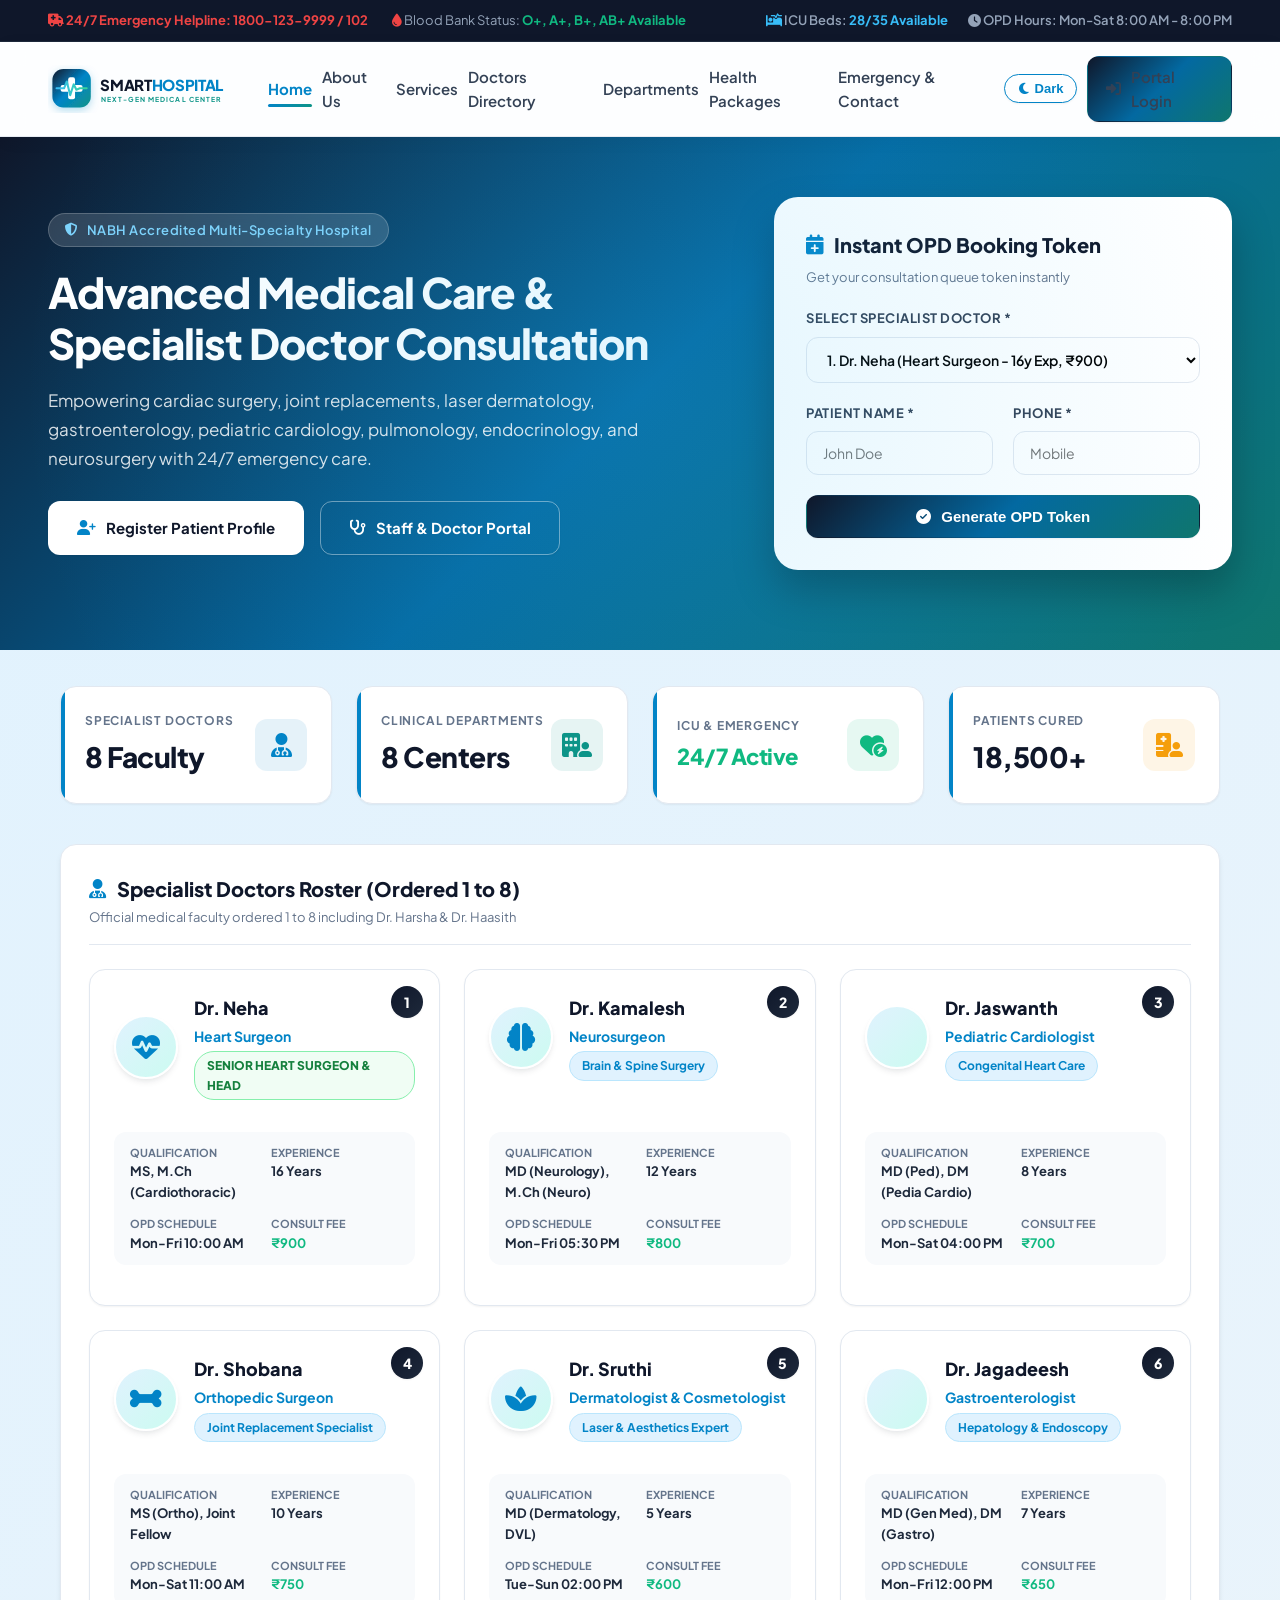
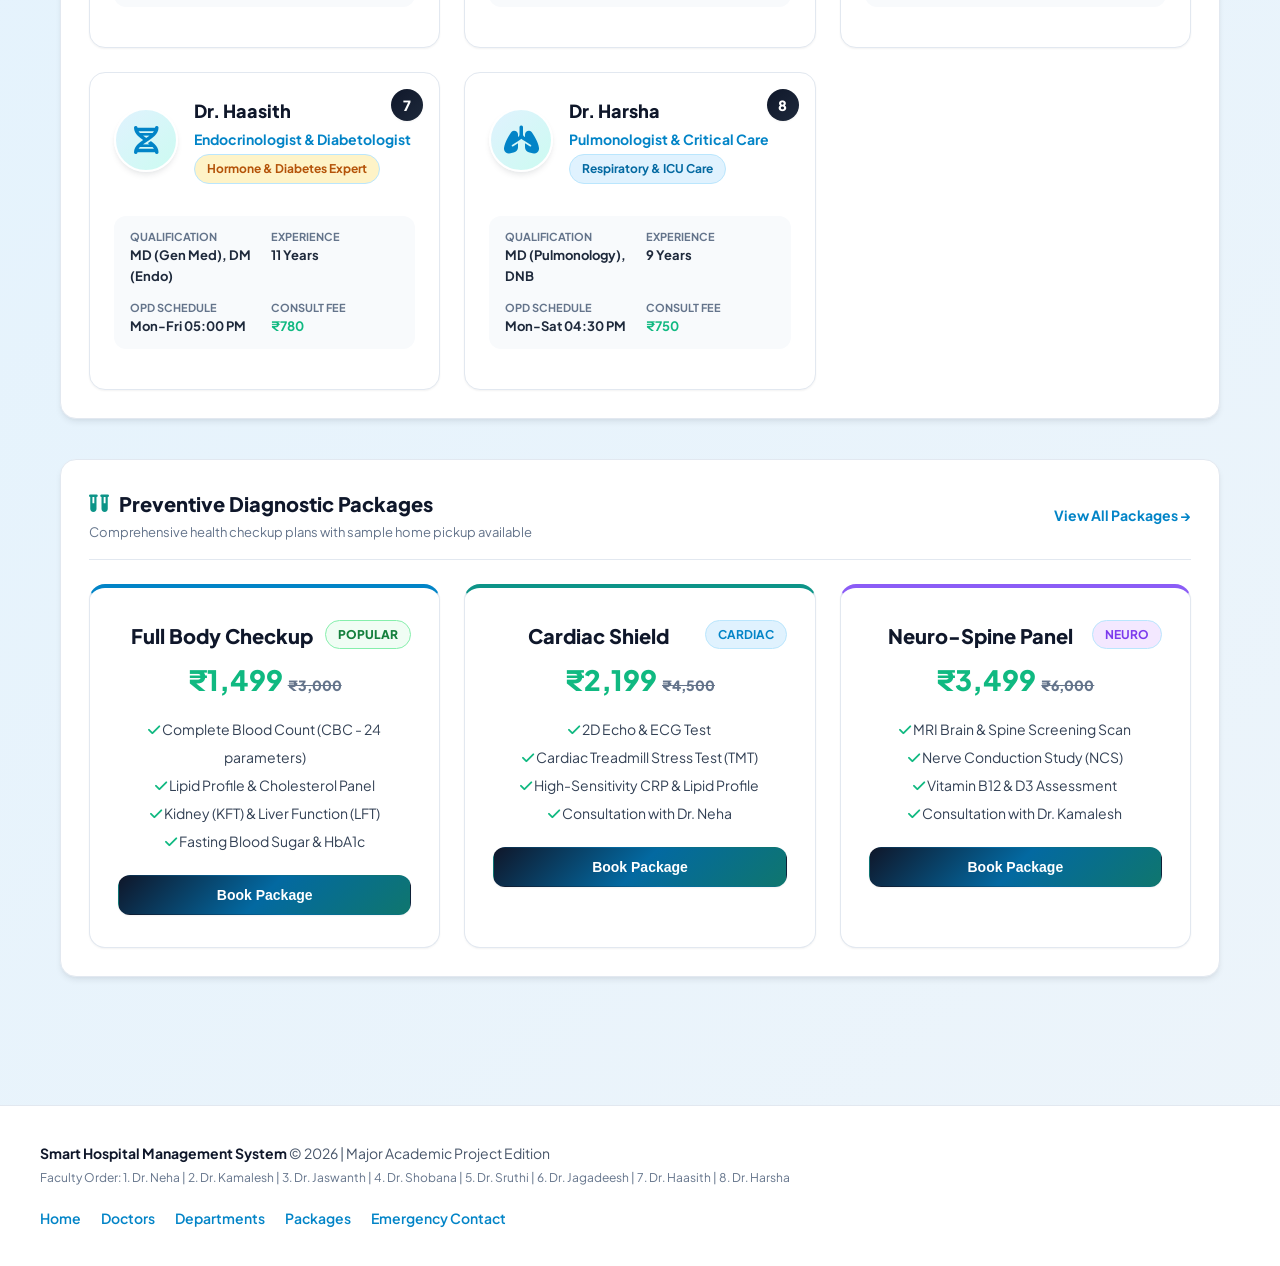
==== commit 7125f5e3: "Enhance portal login with glassmorphism, 5-column grid & dark/light animations, integrate live patie" ====
--- a/index.html
+++ b/index.html
@@ -69,7 +69,14 @@
             <button id="themeToggleBtn" onclick="toggleDarkMode()" class="btn btn-outline" style="padding: 6px 14px; font-size: 13px; display: inline-flex; align-items: center; gap: 6px; cursor: pointer; border-radius: 20px;">
                 <i class="fa-solid fa-moon" id="themeIcon" style="color: #0284C7;"></i> <span id="themeText">Dark</span>
             </button>
-            <a href="#" class="btn btn-primary nav-link" data-section="sec-login" style="padding: 8px 18px;"><i class="fa-solid fa-right-to-bracket"></i> Portal Login</a>
+            <div id="navUserSessionContainer" style="display: flex; align-items: center; gap: 8px;">
+                <a href="#" id="navPortalLoginBtn" class="btn btn-primary nav-link" data-section="sec-login" style="padding: 8px 18px;"><i class="fa-solid fa-right-to-bracket"></i> Portal Login</a>
+                <div id="navUserBadge" class="user-session-badge" style="display: none;">
+                    <i class="fa-solid fa-circle-user" style="color: var(--brand-blue); font-size: 16px;"></i>
+                    <span><strong id="navUserName">User</strong> (<span id="navUserRole">Role</span>)</span>
+                    <button onclick="logoutPortal()" class="btn-nav-logout" title="Sign Out"><i class="fa-solid fa-power-off"></i></button>
+                </div>
+            </div>
         </nav>
     </header>
 
@@ -692,55 +699,60 @@
     <!-- Section: Login Portal -->
     <div id="sec-login" class="page-section" style="display: none;">
         <div style="min-height: 85vh; padding: 40px 20px; display: flex; justify-content: center; align-items: center;">
-            <div style="width: 100%; max-width: 760px; background: var(--white); border: 1px solid var(--gray-200); border-radius: var(--radius-xl); padding: 40px; box-shadow: var(--shadow-xl);">
+            <div class="portal-login-card">
                 
-                <div style="text-align: center; margin-bottom: 28px;">
-                    <div style="width: 60px; height: 60px; background: linear-gradient(135deg, rgba(2, 132, 199, 0.15), rgba(13, 148, 136, 0.15)); color: var(--brand-blue); border-radius: 50%; display: flex; align-items: center; justify-content: center; font-size: 26px; margin: 0 auto 12px; box-shadow: 0 8px 20px rgba(2, 132, 199, 0.12);">
+                <div style="text-align: center; margin-bottom: 24px;">
+                    <div style="width: 64px; height: 64px; background: linear-gradient(135deg, rgba(2, 132, 199, 0.2), rgba(13, 148, 136, 0.2)); color: var(--brand-blue); border-radius: 50%; display: flex; align-items: center; justify-content: center; font-size: 28px; margin: 0 auto 14px; box-shadow: 0 8px 24px rgba(2, 132, 199, 0.2);">
                         <i class="fa-solid fa-hospital-user"></i>
                     </div>
-                    <h2 style="font-size: 24px; font-weight: 800; color: var(--gray-900);">Digital Hospital Portal Sign In</h2>
+                    <h2 style="font-size: 26px; font-weight: 800; color: var(--gray-900);">Digital Hospital Portal Sign In</h2>
                     <p style="font-size: 14px; color: var(--gray-500); margin-top: 4px;">Click your role portal below to select and log in to your medical dashboard</p>
                 </div>
 
-                <!-- Visual 5 Role Selector Cards Grid (Admin, Doctor, Reception, Pharma, Patients) -->
-                <div style="display: grid; grid-template-columns: repeat(auto-fit, minmax(130px, 1fr)); gap: 10px; margin-bottom: 28px;">
+                <!-- Visual 5 Role Selector Cards Grid (5 Equal Columns Desktop) -->
+                <div class="role-selector-grid">
                     <!-- Admin Card -->
                     <div class="role-selector-card" id="role-card-admin" onclick="selectRoleTab('admin', 'admin@hospital.com', 'admin123')">
-                        <div style="font-size: 22px; color: #0F172A; margin-bottom: 6px;"><i class="fa-solid fa-user-gear"></i></div>
+                        <div style="font-size: 24px; color: #0F172A; margin-bottom: 6px;"><i class="fa-solid fa-user-gear"></i></div>
                         <div style="font-weight: 800; font-size: 13px; color: var(--gray-900);">Admin</div>
                         <div style="font-size: 11px; color: var(--gray-500); margin-top: 2px;">Control Desk</div>
                     </div>
 
                     <!-- Doctor Card -->
                     <div class="role-selector-card active" id="role-card-doctor" onclick="selectRoleTab('doctor', 'doctor@hospital.com', 'doctor123')">
-                        <div style="font-size: 22px; color: var(--brand-blue); margin-bottom: 6px;"><i class="fa-solid fa-stethoscope"></i></div>
+                        <div style="font-size: 24px; color: var(--brand-blue); margin-bottom: 6px;"><i class="fa-solid fa-stethoscope"></i></div>
                         <div style="font-weight: 800; font-size: 13px; color: var(--gray-900);">Doctor</div>
                         <div style="font-size: 11px; color: var(--gray-500); margin-top: 2px;">OPD Consults</div>
                     </div>
 
                     <!-- Reception Card -->
                     <div class="role-selector-card" id="role-card-receptionist" onclick="selectRoleTab('receptionist', 'reception@hospital.com', 'reception123')">
-                        <div style="font-size: 22px; color: var(--brand-teal); margin-bottom: 6px;"><i class="fa-solid fa-desktop"></i></div>
+                        <div style="font-size: 24px; color: var(--brand-teal); margin-bottom: 6px;"><i class="fa-solid fa-desktop"></i></div>
                         <div style="font-weight: 800; font-size: 13px; color: var(--gray-900);">Reception</div>
                         <div style="font-size: 11px; color: var(--gray-500); margin-top: 2px;">Front Desk</div>
                     </div>
 
                     <!-- Pharma Card -->
                     <div class="role-selector-card" id="role-card-pharmacist" onclick="selectRoleTab('pharmacist', 'pharma@hospital.com', 'pharma123')">
-                        <div style="font-size: 22px; color: #7C3AED; margin-bottom: 6px;"><i class="fa-solid fa-pills"></i></div>
+                        <div style="font-size: 24px; color: #7C3AED; margin-bottom: 6px;"><i class="fa-solid fa-pills"></i></div>
                         <div style="font-weight: 800; font-size: 13px; color: var(--gray-900);">Pharma</div>
                         <div style="font-size: 11px; color: var(--gray-500); margin-top: 2px;">Stock Desk</div>
                     </div>
 
                     <!-- Patients Card -->
                     <div class="role-selector-card" id="role-card-patient" onclick="selectRoleTab('patient', 'patient@hospital.com', 'patient123')">
-                        <div style="font-size: 22px; color: var(--brand-emerald); margin-bottom: 6px;"><i class="fa-solid fa-user-injured"></i></div>
+                        <div style="font-size: 24px; color: var(--brand-emerald); margin-bottom: 6px;"><i class="fa-solid fa-user-injured"></i></div>
                         <div style="font-weight: 800; font-size: 13px; color: var(--gray-900);">Patients</div>
                         <div style="font-size: 11px; color: var(--gray-500); margin-top: 2px;">EHR Records</div>
                     </div>
                 </div>
 
-                <form action="#" method="post" onsubmit="event.preventDefault(); handlePortalLogin(event); return false;" style="max-width: 480px; margin: 0 auto;">
+                <!-- Active Role Pill Indicator -->
+                <div id="activeRoleIndicatorPill" style="text-align: center; background: rgba(2, 132, 199, 0.08); border: 1px dashed var(--brand-blue); padding: 8px 16px; border-radius: 20px; font-size: 13px; color: var(--gray-700); margin-bottom: 20px; font-weight: 600;">
+                    <i class="fa-solid fa-shield-halved" style="color: var(--brand-blue);"></i> Selected Portal: <strong>Doctor Portal (Dr. Neha - Senior Heart Surgeon)</strong>
+                </div>
+
+                <form action="#" method="post" onsubmit="event.preventDefault(); handlePortalLogin(event); return false;" style="max-width: 500px; margin: 0 auto;">
                     <div class="form-group">
                         <label for="loginEmail"><i class="fa-solid fa-envelope" style="color: var(--brand-blue);"></i> Email Address *</label>
                         <input type="email" id="loginEmail" name="email" class="form-control" required placeholder="name@hospital.com" value="doctor@hospital.com">
@@ -762,17 +774,22 @@
                         </select>
                     </div>
 
-                    <div style="display: flex; gap: 12px; margin-top: 14px;">
-                        <button type="submit" class="btn btn-primary" style="flex: 1; justify-content: center; padding: 13px; font-size: 15px; font-weight: 700;">
+                    <!-- Demo Credentials Hint Badge -->
+                    <div id="quickCredentialHint" style="font-size: 12px; color: var(--gray-500); text-align: right; margin-top: -6px; margin-bottom: 16px;">
+                        <i class="fa-solid fa-circle-info"></i> Demo Credentials: <code>doctor@hospital.com / doctor123</code>
+                    </div>
+
+                    <div style="display: flex; gap: 14px; margin-top: 14px;">
+                        <button type="submit" class="btn btn-primary" style="flex: 1; justify-content: center; padding: 14px; font-size: 15px; font-weight: 700;">
                             <i class="fa-solid fa-right-to-bracket"></i> Sign In to Portal Dashboard
                         </button>
-                        <button type="button" onclick="showSection('sec-register')" class="btn btn-secondary" style="padding: 13px 20px;">
+                        <button type="button" onclick="showSection('sec-register')" class="btn btn-secondary" style="padding: 14px 22px; font-size: 15px;">
                             <i class="fa-solid fa-user-plus"></i> Register
                         </button>
                     </div>
                 </form>
 
-                <div style="text-align: center; margin-top: 24px; padding-top: 16px; border-top: 1px solid var(--gray-200);">
+                <div style="text-align: center; margin-top: 24px; padding-top: 18px; border-top: 1px solid var(--gray-200);">
                     <a href="#" class="nav-link" data-section="sec-home" style="font-size: 13px; color: var(--gray-600); font-weight: 600; text-decoration: none;">
                         <i class="fa-solid fa-arrow-left"></i> Return to Hospital Homepage
                     </a>
@@ -1108,6 +1125,96 @@
             }, 4000);
         }
 
+        // --- Dynamic Patient Registration, Login Session & Live Data Hydration ---
+        const DEFAULT_SEED_PATIENTS = [
+            { id: 'PAT-1001', name: 'John Doe', email: 'patient@hospital.com', phone: '9876543216', gender: 'Male', age: 35, blood: 'O+', role: 'patient' },
+            { id: 'PAT-1002', name: 'Anita Roy', email: 'anita@gmail.com', phone: '9876543217', gender: 'Female', age: 29, blood: 'A+', role: 'patient' },
+            { id: 'PAT-1003', name: 'Robert Smith', email: 'robert@yahoo.com', phone: '9876543218', gender: 'Male', age: 52, blood: 'B+', role: 'patient' },
+            { id: 'PAT-1004', name: 'Emily Davis', email: 'emily@gmail.com', phone: '9876543219', gender: 'Female', age: 41, blood: 'AB+', role: 'patient' }
+        ];
+
+        function getRegisteredPatients() {
+            try {
+                const stored = localStorage.getItem('hospitalPatients');
+                if (stored) {
+                    const parsed = JSON.parse(stored);
+                    if (Array.isArray(parsed) && parsed.length > 0) return parsed;
+                }
+            } catch (e) {}
+            localStorage.setItem('hospitalPatients', JSON.stringify(DEFAULT_SEED_PATIENTS));
+            return DEFAULT_SEED_PATIENTS;
+        }
+
+        function saveRegisteredPatient(newPatient) {
+            const list = getRegisteredPatients();
+            list.unshift(newPatient);
+            localStorage.setItem('hospitalPatients', JSON.stringify(list));
+            updateWebsiteData();
+        }
+
+        function getActivePortalUser() {
+            try {
+                const stored = localStorage.getItem('activePortalUser');
+                if (stored) return JSON.parse(stored);
+            } catch (e) {}
+            return null;
+        }
+
+        function setActivePortalUser(user) {
+            if (user) {
+                localStorage.setItem('activePortalUser', JSON.stringify(user));
+            } else {
+                localStorage.removeItem('activePortalUser');
+            }
+            updateWebsiteData();
+        }
+
+        function updateWebsiteData() {
+            const patients = getRegisteredPatients();
+            const activeUser = getActivePortalUser();
+
+            // 1. Update Patient Count Statistics
+            const baseCount = 18500;
+            const extra = patients.length - DEFAULT_SEED_PATIENTS.length;
+            const formatted = (baseCount + extra).toLocaleString() + '+';
+
+            document.querySelectorAll('#statRegisteredPatients, .stat-patient-count').forEach(el => {
+                el.innerText = formatted;
+            });
+
+            // 2. Update Header Session Badge
+            const loginBtn = document.getElementById('navPortalLoginBtn');
+            const badge = document.getElementById('navUserBadge');
+            const navName = document.getElementById('navUserName');
+            const navRole = document.getElementById('navUserRole');
+
+            if (activeUser) {
+                if (loginBtn) loginBtn.style.display = 'none';
+                if (badge) {
+                    badge.style.display = 'inline-flex';
+                    if (navName) navName.innerText = activeUser.name || activeUser.email;
+                    if (navRole) navRole.innerText = (activeUser.role || 'user').toUpperCase();
+                }
+            } else {
+                if (loginBtn) loginBtn.style.display = 'inline-flex';
+                if (badge) badge.style.display = 'none';
+            }
+
+            // 3. Update Patient EHR Dashboard if active patient
+            if (activeUser && activeUser.role === 'patient') {
+                const pNameEl = document.getElementById('patientDashboardTitle');
+                const pDetailsEl = document.getElementById('patientDashboardDetails');
+                if (pNameEl) pNameEl.innerText = (activeUser.name || 'Patient') + ' – Personal Health Portal';
+                if (pDetailsEl) {
+                    pDetailsEl.innerHTML = 'EHR ID: <strong>#' + (activeUser.id || 'EHR-99420') + '</strong> | Blood Group: <strong>' + (activeUser.blood || 'O+') + '</strong> | Email: <strong>' + activeUser.email + '</strong>';
+                }
+            }
+        }
+
+        document.addEventListener('DOMContentLoaded', function() {
+            updateWebsiteData();
+        });
+
         function selectRoleTab(role, email, pwd) {
             const roleElem = document.getElementById('loginRole');
             const emailElem = document.getElementById('loginEmail');
@@ -1139,6 +1246,21 @@
 
         function updateRoleCardVisuals(selectedRole) {
             const roles = ['admin', 'doctor', 'receptionist', 'pharmacist', 'patient'];
+            const roleTitles = {
+                'admin': 'Administrator Executive Portal',
+                'doctor': 'Doctor Portal (Dr. Neha - Senior Heart Surgeon)',
+                'receptionist': 'Receptionist Desk Portal',
+                'pharmacist': 'Pharmacist Inventory Portal',
+                'patient': 'Patient Medical EHR Portal'
+            };
+            const roleCreds = {
+                'admin': 'admin@hospital.com / admin123',
+                'doctor': 'doctor@hospital.com / doctor123',
+                'receptionist': 'reception@hospital.com / reception123',
+                'pharmacist': 'pharma@hospital.com / pharma123',
+                'patient': 'patient@hospital.com / patient123'
+            };
+
             roles.forEach(r => {
                 const card = document.getElementById('role-card-' + r);
                 if (card) {
@@ -1147,12 +1269,18 @@
                     } else {
                         card.classList.remove('active');
                     }
-                    card.style.border = '';
-                    card.style.background = '';
-                    card.style.transform = '';
-                    card.style.boxShadow = '';
                 }
             });
+
+            const pill = document.getElementById('activeRoleIndicatorPill');
+            if (pill && roleTitles[selectedRole]) {
+                pill.innerHTML = '<i class="fa-solid fa-shield-halved" style="color: var(--brand-blue);"></i> Selected Portal: <strong>' + roleTitles[selectedRole] + '</strong>';
+            }
+
+            const hint = document.getElementById('quickCredentialHint');
+            if (hint && roleCreds[selectedRole]) {
+                hint.innerHTML = '<i class="fa-solid fa-circle-info"></i> Demo Credentials: <code>' + roleCreds[selectedRole] + '</code>';
+            }
         }
 
         function fillQuickLogin(email, pwd, role) {
@@ -1165,8 +1293,34 @@
             const email = document.getElementById('loginEmail').value || 'doctor@hospital.com';
             const role = document.getElementById('loginRole').value || 'doctor';
 
+            const patients = getRegisteredPatients();
+            const foundPatient = patients.find(p => p.email.toLowerCase() === email.toLowerCase());
+
+            let userName = 'User';
+            if (foundPatient) {
+                userName = foundPatient.name;
+            } else {
+                const staffNames = {
+                    'admin': 'System Administrator',
+                    'doctor': 'Dr. Neha',
+                    'receptionist': 'Sarah Jenkins',
+                    'pharmacist': 'Michael Vance',
+                    'patient': 'John Doe'
+                };
+                userName = staffNames[role] || 'Authorized User';
+            }
+
+            const userSession = {
+                name: userName,
+                email: email,
+                role: role,
+                id: foundPatient ? foundPatient.id : ('SYS-' + Math.floor(1000 + Math.random() * 9000)),
+                phone: foundPatient ? foundPatient.phone : '9876543210'
+            };
+
+            setActivePortalUser(userSession);
+
             const isLiveNodeServer = window.location.hostname === 'localhost' && window.location.port === '3000';
-
             if (isLiveNodeServer) {
                 let targetUrl = '/login';
                 if (role === 'admin') targetUrl = '/admin/dashboard';
@@ -1179,20 +1333,20 @@
                 return false;
             }
 
-            // Single-Page Portal Dashboard View Switcher (GitHub Pages & Static Web)
             const dashboardId = 'sec-' + role + '-dashboard';
             const targetDashboard = document.getElementById(dashboardId);
 
             if (targetDashboard) {
                 showSection(dashboardId);
-                showToast('✅ Welcome to ' + role.toUpperCase() + ' Portal Dashboard!', 'success');
+                showToast('✅ Welcome to ' + role.toUpperCase() + ' Portal Dashboard, ' + userName + '!', 'success');
             } else {
-                alert('✅ Portal Login Successful!\n\nEmail: ' + email + '\nRole: ' + role.toUpperCase());
+                alert('✅ Portal Login Successful!\n\nUser: ' + userName + '\nEmail: ' + email + '\nRole: ' + role.toUpperCase());
             }
             return false;
         }
 
         function logoutPortal() {
+            setActivePortalUser(null);
             showSection('sec-login');
             showToast('Logged out of Digital Portal successfully.', 'info');
         }
@@ -1201,9 +1355,28 @@
             if (e) e.preventDefault();
             const name = document.getElementById('regName').value || 'New Patient';
             const email = document.getElementById('regEmail').value || 'patient@hospital.com';
-
-            showToast('✅ Patient Account Created! Welcome ' + name + '.', 'success');
-            showSection('sec-login');
+            const pwd = document.getElementById('regPassword').value || 'patient123';
+            const phone = document.getElementById('regPhone').value || '9876543210';
+            const blood = document.getElementById('regBlood') ? document.getElementById('regBlood').value : 'O +ve';
+            const age = document.getElementById('regAge') ? document.getElementById('regAge').value : 30;
+
+            const newPatient = {
+                id: 'PAT-' + Math.floor(1000 + Math.random() * 9000),
+                name: name,
+                email: email,
+                password: pwd,
+                phone: phone,
+                blood: blood,
+                age: age,
+                gender: 'Male',
+                role: 'patient'
+            };
+
+            saveRegisteredPatient(newPatient);
+            setActivePortalUser(newPatient);
+
+            showToast('✅ Registration Complete! Welcome ' + name + '.', 'success');
+            showSection('sec-patient-dashboard');
             return false;
         }
 
--- a/src/main/webapp/assets/css/style.css
+++ b/src/main/webapp/assets/css/style.css
@@ -1170,3 +1170,195 @@
   width: 100%;
 }
 
+/* ==========================================================================
+   Enhanced Portal Login Page Animations, Glassmorphic Grid & Active User Badges
+   ========================================================================== */
+
+/* Role Selector Grid layout - 5 equal columns on desktop */
+.role-selector-grid {
+  display: grid;
+  grid-template-columns: repeat(5, 1fr);
+  gap: 12px;
+  margin-bottom: 28px;
+}
+
+@media (max-width: 860px) {
+  .role-selector-grid {
+    grid-template-columns: repeat(3, 1fr);
+  }
+}
+
+@media (max-width: 540px) {
+  .role-selector-grid {
+    grid-template-columns: repeat(2, 1fr);
+  }
+}
+
+/* Role Selector Card Base & Animations */
+.role-selector-card {
+  border: 2px solid var(--gray-200);
+  background: var(--white);
+  border-radius: 14px;
+  padding: 16px 10px;
+  text-align: center;
+  cursor: pointer;
+  position: relative;
+  overflow: hidden;
+  transition: all 0.35s cubic-bezier(0.34, 1.56, 0.64, 1);
+  box-shadow: 0 2px 8px rgba(0, 0, 0, 0.04);
+}
+
+.role-selector-card:hover {
+  transform: translateY(-6px) scale(1.03);
+  border-color: var(--brand-blue);
+  box-shadow: 0 12px 24px -6px rgba(2, 132, 199, 0.3);
+}
+
+.role-selector-card.active {
+  background: linear-gradient(145deg, rgba(2, 132, 199, 0.12) 0%, rgba(13, 148, 136, 0.12) 100%);
+  border-color: var(--brand-blue);
+  transform: translateY(-4px) scale(1.02);
+  box-shadow: 0 10px 25px -4px rgba(2, 132, 199, 0.35);
+}
+
+/* Specific Role Accent Styles when Active */
+#role-card-admin.active {
+  border-color: #0F172A;
+  background: rgba(15, 23, 42, 0.08);
+  box-shadow: 0 10px 25px -4px rgba(15, 23, 42, 0.3);
+}
+#role-card-doctor.active {
+  border-color: #0284C7;
+  background: rgba(2, 132, 199, 0.1);
+  box-shadow: 0 10px 25px -4px rgba(2, 132, 199, 0.35);
+}
+#role-card-receptionist.active {
+  border-color: #0D9488;
+  background: rgba(13, 148, 136, 0.1);
+  box-shadow: 0 10px 25px -4px rgba(13, 148, 136, 0.35);
+}
+#role-card-pharmacist.active {
+  border-color: #7C3AED;
+  background: rgba(124, 58, 237, 0.1);
+  box-shadow: 0 10px 25px -4px rgba(124, 58, 237, 0.35);
+}
+#role-card-patient.active {
+  border-color: #10B981;
+  background: rgba(16, 185, 129, 0.1);
+  box-shadow: 0 10px 25px -4px rgba(16, 185, 129, 0.35);
+}
+
+/* Dark Mode Role Cards */
+body.dark-mode .role-selector-card {
+  background: #0F172A;
+  border-color: #334155;
+  color: #F8FAFC;
+}
+body.dark-mode #role-card-admin.active {
+  border-color: #38BDF8;
+  background: rgba(56, 189, 248, 0.2);
+  box-shadow: 0 10px 25px -4px rgba(56, 189, 248, 0.4);
+}
+body.dark-mode #role-card-doctor.active {
+  border-color: #38BDF8;
+  background: rgba(2, 132, 199, 0.25);
+  box-shadow: 0 10px 25px -4px rgba(2, 132, 199, 0.4);
+}
+body.dark-mode #role-card-receptionist.active {
+  border-color: #2DD4BF;
+  background: rgba(13, 148, 136, 0.25);
+  box-shadow: 0 10px 25px -4px rgba(45, 212, 191, 0.4);
+}
+body.dark-mode #role-card-pharmacist.active {
+  border-color: #C084FC;
+  background: rgba(124, 58, 237, 0.25);
+  box-shadow: 0 10px 25px -4px rgba(192, 132, 252, 0.4);
+}
+body.dark-mode #role-card-patient.active {
+  border-color: #34D399;
+  background: rgba(16, 185, 129, 0.25);
+  box-shadow: 0 10px 25px -4px rgba(52, 211, 153, 0.4);
+}
+
+/* Icon Pulse animation on active role card */
+@keyframes roleIconPulse {
+  0%, 100% { transform: scale(1); }
+  50% { transform: scale(1.18); }
+}
+.role-selector-card.active i {
+  animation: roleIconPulse 2.5s infinite ease-in-out;
+}
+
+/* Portal Container Card Entrance Animation */
+@keyframes portalEntrance {
+  from {
+    opacity: 0;
+    transform: translateY(24px) scale(0.97);
+  }
+  to {
+    opacity: 1;
+    transform: translateY(0) scale(1);
+  }
+}
+
+.portal-login-card {
+  width: 100%;
+  max-width: 760px;
+  background: var(--white);
+  border: 1px solid var(--gray-200);
+  border-radius: var(--radius-xl);
+  padding: 40px;
+  box-shadow: 0 20px 40px -15px rgba(2, 132, 199, 0.15);
+  animation: portalEntrance 0.6s cubic-bezier(0.16, 1, 0.3, 1) forwards;
+  position: relative;
+  backdrop-filter: blur(16px);
+}
+
+body.dark-mode .portal-login-card {
+  background: rgba(15, 23, 42, 0.95);
+  border-color: rgba(56, 189, 248, 0.25);
+  box-shadow: 0 20px 45px -15px rgba(0, 0, 0, 0.6);
+}
+
+/* User Session Badge in Header Navbar */
+.user-session-badge {
+  display: inline-flex;
+  align-items: center;
+  gap: 8px;
+  background: linear-gradient(135deg, rgba(2, 132, 199, 0.1) 0%, rgba(13, 148, 136, 0.1) 100%);
+  border: 1px solid var(--brand-blue);
+  color: var(--gray-900);
+  padding: 6px 14px;
+  border-radius: 20px;
+  font-size: 13px;
+  font-weight: 600;
+  transition: all 0.3s ease;
+}
+
+body.dark-mode .user-session-badge {
+  background: rgba(2, 132, 199, 0.2);
+  border-color: #38BDF8;
+  color: #F8FAFC;
+}
+
+.btn-nav-logout {
+  background: #EF4444;
+  color: #FFFFFF;
+  border: none;
+  width: 22px;
+  height: 22px;
+  border-radius: 50%;
+  display: inline-flex;
+  align-items: center;
+  justify-content: center;
+  font-size: 10px;
+  cursor: pointer;
+  transition: transform 0.2s ease, background-color 0.2s ease;
+}
+
+.btn-nav-logout:hover {
+  transform: scale(1.15);
+  background: #DC2626;
+}
+
+
